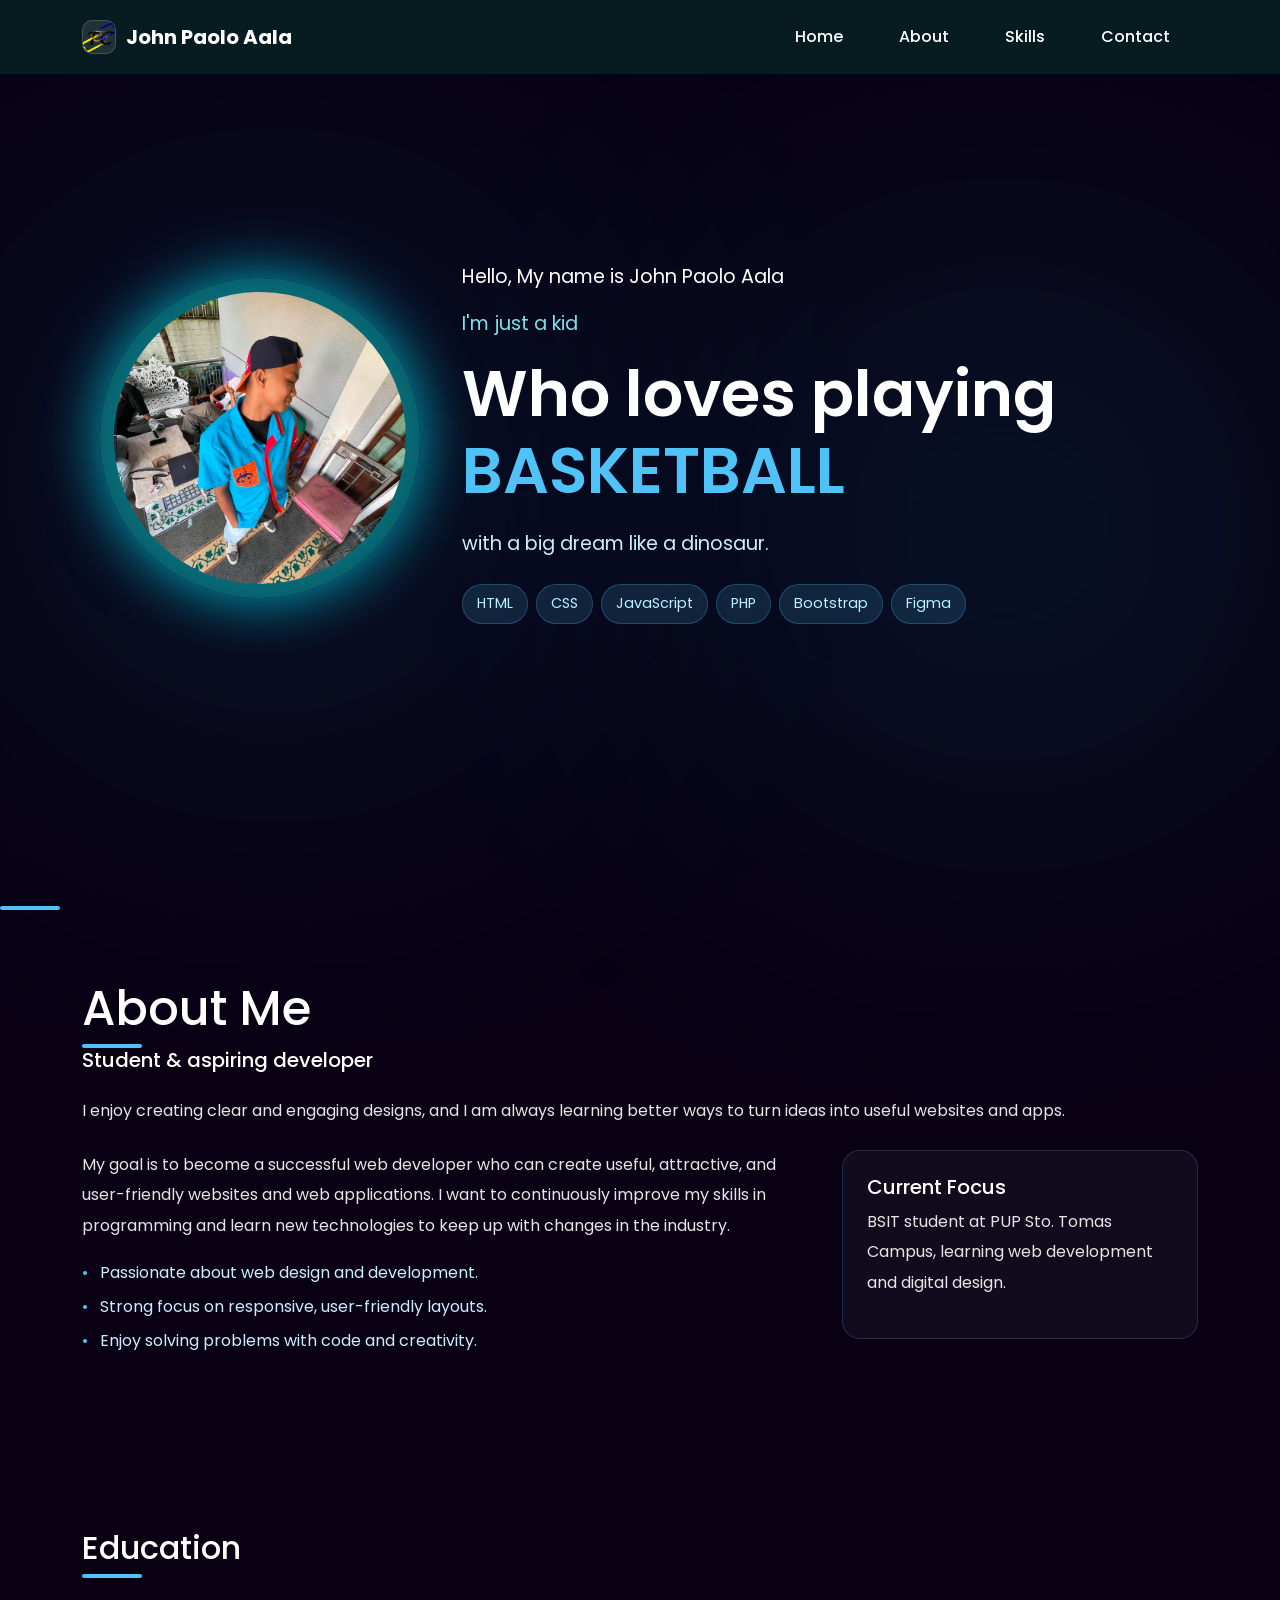
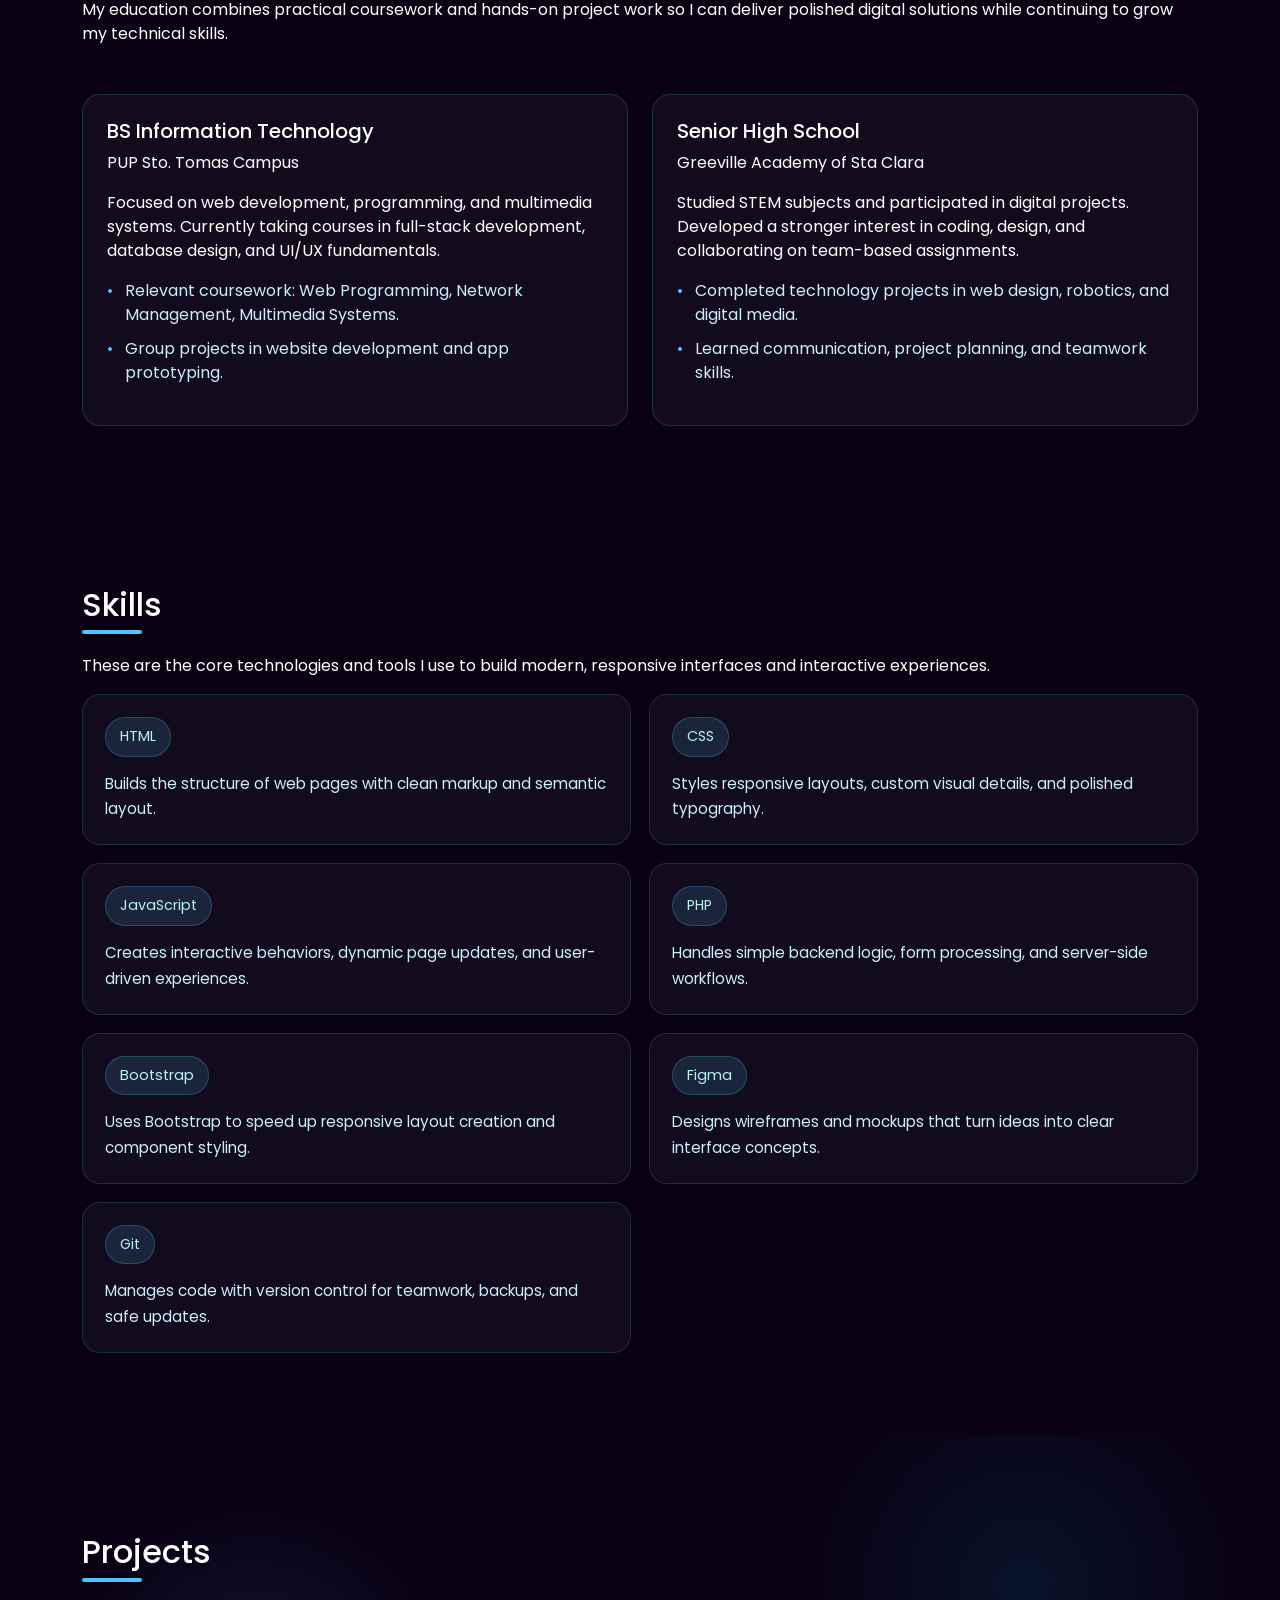
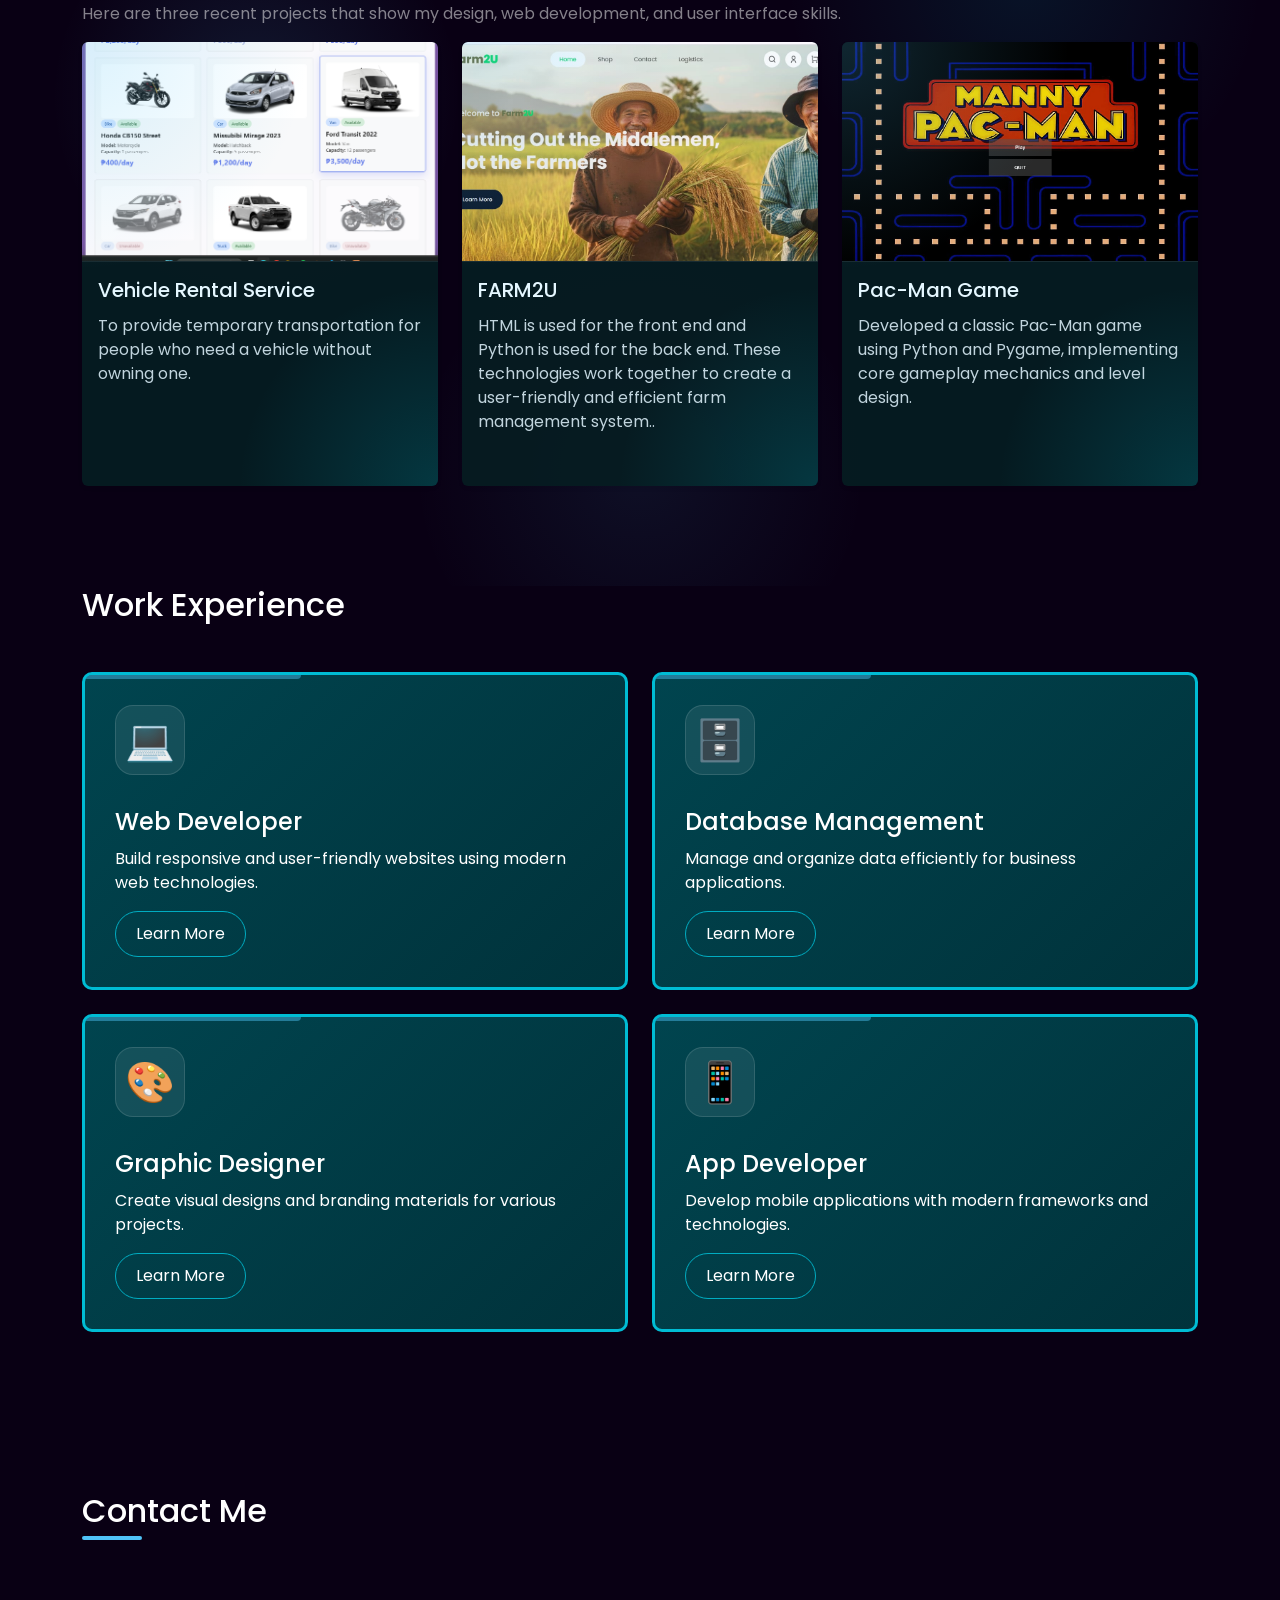
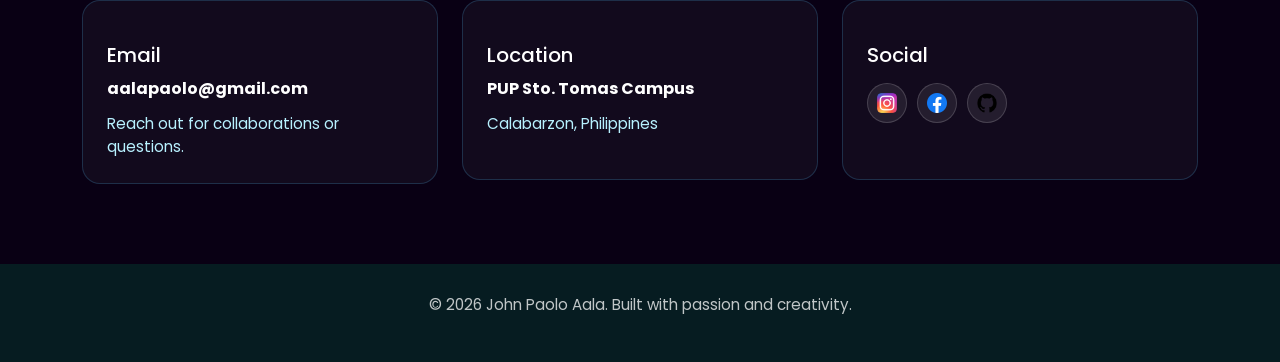
==== index.html @ 16e093a0 "changes" ====
<!DOCTYPE html>
<html lang="en">

<head>
    <meta charset="UTF-8">
    <meta name="viewport" content="width=device-width, initial-scale=1.0">

    <title>Portfolio</title>

    <link href="https://cdn.jsdelivr.net/npm/bootstrap@5.3.3/dist/css/bootstrap.min.css" rel="stylesheet">
    <link href="styles.css" rel="stylesheet">
  </style>
</head>

<body>

    <div class="glow glow-1"></div>
    <div class="glow glow-2"></div>


    <nav class="navbar navbar-expand-lg fixed-top">
        <div class="container">

            <a class="navbar-brand text-white fw-bold d-flex align-items-center" href="#">
                <span class="logo-mark"><img src="LOGO (3).svg" alt="Logo"></span>
                John Paolo Aala
            </a>

            <button class="navbar-toggler bg-light" type="button" data-bs-toggle="collapse" data-bs-target="#menu">
                <span class="navbar-toggler-icon"></span>
            </button>

            <div class="collapse navbar-collapse" id="menu">
                <ul class="navbar-nav ms-auto">
                    <li class="nav-item">
                        <a class="nav-link" href="#home">Home</a>
                    </li>

                    <li class="nav-item">
                        <a class="nav-link" href="#about">About</a>
                    </li>

                    <li class="nav-item">
                        <a class="nav-link" href="#skills">Skills</a>
                    </li>

                    <li class="nav-item">
                        <a class="nav-link" href="#contact">Contact</a>
                    </li>
                </ul>
            </div>

        </div>
    </nav>

    <section id="home" class="hero">
        <div class="container">
            <div class="row align-items-center">

                <div class="col-lg-4 text-center mb-4">
                    <div class="avatar-box mx-auto">
                        <img src="img.jpg" alt="John Paolo Aala">
                    </div>
                </div>

                <div class="col-lg-8">
                    <p>Hello, My name is John Paolo Aala</p>

                    <p class="hero-sub">I'm just a kid</p>

                    <h1>
                        Who loves playing
                        <br>
                        <span>BASKETBALL</span>
                    </h1>

                    <div class="hero-text">
                        <p>with a big dream like a dinosaur.</p>
                    </div>

                    <div class="hero-skills d-flex flex-wrap gap-2 mt-4">
                        <div class="skill-pill">HTML</div>
                        <div class="skill-pill">CSS</div>
                        <div class="skill-pill">JavaScript</div>
                        <div class="skill-pill">PHP</div>
                        <div class="skill-pill">Bootstrap</div>
                        <div class="skill-pill">Figma</div>
                    </div>
                </div>

            </div>
        </div>
    </section>

    <section id="about" class="about">
        <div class="container">

            <h2 class="section-title">About Me</h2>
            <h5 class="mb-4">Student & aspiring developer</h5>
            <p class="mb-4 text-white-100">I enjoy creating clear and engaging designs, and I am always learning better ways to turn ideas into useful websites and apps.</p>

            <div class="row align-items-start">
                <div class="col-lg-8">
                    <p>
                        My goal is to become a successful web developer who can create useful,
                        attractive, and user-friendly websites and web applications. I want to
                        continuously improve my skills in programming and learn new technologies
                        to keep up with changes in the industry.
                    </p>

                    <ul class="about-list">
                        <li>Passionate about web design and development.</li>
                        <li>Strong focus on responsive, user-friendly layouts.</li>
                        <li>Enjoy solving problems with code and creativity.</li>
                    </ul>
                </div>
                <div class="col-lg-4 mt-4 mt-lg-0">
                    <div class="about-card">
                        <h5>Current Focus</h5>
                        <p>BSIT student at PUP Sto. Tomas Campus, learning web development and digital design.</p>
                    </div>
                </div>
            </div>

        </div>
    </section>

    <section class="education">
        <div class="container">

            <h2 class="section-title">Education</h2>
            <p class="mb-4 text-white-100">My education combines practical coursework and hands-on project work so I can deliver polished digital solutions while continuing to grow my technical skills.</p>
            <div class="row g-4 mt-3">
                <div class="col-md-6">
                    <div class="education-card">
                        <h5>BS Information Technology</h5>
                        <span>PUP Sto. Tomas Campus</span>
                        <p class="mt-3">Focused on web development, programming, and multimedia systems. Currently
                            taking courses in full-stack development, database design, and UI/UX fundamentals.</p>
                        <ul class="about-list mt-3">
                            <li>Relevant coursework: Web Programming, Network Management, Multimedia Systems.</li>
                            <li>Group projects in website development and app prototyping.</li>
                        </ul>
                    </div>
                </div>
                <div class="col-md-6">
                    <div class="education-card">
                        <h5>Senior High School</h5>
                        <span>Greeville Academy of Sta Clara</span>
                        <p class="mt-3">Studied STEM subjects and participated in digital projects. Developed a stronger
                            interest in coding, design, and collaborating on team-based assignments.</p>
                        <ul class="about-list mt-3">
                            <li>Completed technology projects in web design, robotics, and digital media.</li>
                            <li>Learned communication, project planning, and teamwork skills.</li>
                        </ul>
                    </div>
                </div>
            </div>

        </div>
    </section>

    <section id="skills" class="skills-section">
        <div class="container">

            <h2 class="section-title">Skills</h2>
            <p class="mb-3 text-white-100">These are the core technologies and tools I use to build modern, responsive interfaces and interactive experiences.</p>
            <div class="skill-list mt-3">
                <div class="skill-card">
                    <div class="skill-pill">HTML</div>
                    <p>Builds the structure of web pages with clean markup and semantic layout.</p>
                </div>
                <div class="skill-card">
                    <div class="skill-pill">CSS</div>
                    <p>Styles responsive layouts, custom visual details, and polished typography.</p>
                </div>
                <div class="skill-card">
                    <div class="skill-pill">JavaScript</div>
                    <p>Creates interactive behaviors, dynamic page updates, and user-driven experiences.</p>
                </div>
                <div class="skill-card">
                    <div class="skill-pill">PHP</div>
                    <p>Handles simple backend logic, form processing, and server-side workflows.</p>
                </div>
                <div class="skill-card">
                    <div class="skill-pill">Bootstrap</div>
                    <p>Uses Bootstrap to speed up responsive layout creation and component styling.</p>
                </div>
                <div class="skill-card">
                    <div class="skill-pill">Figma</div>
                    <p>Designs wireframes and mockups that turn ideas into clear interface concepts.</p>
                </div>
                <div class="skill-card">
                    <div class="skill-pill">Git</div>
                    <p>Manages code with version control for teamwork, backups, and safe updates.</p>
                </div>
            </div>

        </div>
    </section>

    <section id="projects" class="projects-section">
        <div class="container">
            <h2 class="section-title">Projects</h2>
            <p class="mb-3 text-white-50">Here are three recent projects that show my design, web development, and user interface skills.</p>
            <div class="row g-4">
                <div class="col-md-4">
                    <div class="card project-card h-100 shadow-sm border-0">
                        <img src="vr.png" class="card-img-top" alt="Portfolio project image">
                        <div class="card-body">
                            <h5 class="card-title">Vehicle Rental Service</h5>
                            <p class="card-text">To provide temporary transportation for people who need a vehicle without owning one.
</p>
                        </div>
                    </div>
                </div>
                <div class="col-md-4">
                    <div class="card project-card h-100 shadow-sm border-0">
                        <img src="farm.jpg" class="card-img-top" alt="Dashboard project image">
                        <div class="card-body">
                            <h5 class="card-title">FARM2U</h5>
                            <p class="card-text">HTML is used for the front end and Python is used for the back end. These technologies work together to create a user-friendly and efficient farm management system..</p>
                        </div>
                    </div>
                </div>
                <div class="col-md-4">
                    <div class="card project-card h-100 shadow-sm border-0">
                        <img src="pac.jpg" class="card-img-top" alt="App design project image">
                        <div class="card-body">
                            <h5 class="card-title">Pac-Man Game</h5>
                            <p class="card-text">Developed a classic Pac-Man game using Python and Pygame, implementing core gameplay mechanics and level design.</p>
                        </div>
                    </div>
                </div>
            </div>
        </div>
    </section>

    <section class="services">
        <div class="container">

            <h2 class="mb-5">Work Experience</h2>

            <div class="row g-4">

                <div class="col-md-6">
                    <div class="service-card">
                        <div class="service-icon">💻</div>
                        <h4>Web Developer</h4>
                        <p>
                            Build responsive and user-friendly websites using modern web technologies.
                        </p>
                        <button class="btn btn-custom">
                            Learn More
                        </button>
                    </div>
                </div>

                <div class="col-md-6">
                    <div class="service-card">
                        <div class="service-icon">🗄️</div>
                        <h4>Database Management</h4>
                        <p>
                            Manage and organize data efficiently for business applications.
                        </p>
                        <button class="btn btn-custom">
                            Learn More
                        </button>
                    </div>
                </div>

                <div class="col-md-6">
                    <div class="service-card">
                        <div class="service-icon">🎨</div>
                        <h4>Graphic Designer</h4>
                        <p>
                            Create visual designs and branding materials for various projects.
                        </p>
                        <button class="btn btn-custom">
                            Learn More
                        </button>
                    </div>
                </div>

                <div class="col-md-6">
                    <div class="service-card">
                        <div class="service-icon">📱</div>
                        <h4>App Developer</h4>
                        <p>
                            Develop mobile applications with modern frameworks and technologies.
                        </p>
                        <button class="btn btn-custom">
                            Learn More
                        </button>
                    </div>
                </div>

            </div>
        </div>
    </section>

    <section id="contact" class="contact-section">
        <div class="container">

            <h2 class="section-title">Contact Me</h2>
            <div class="row g-4 mt-3">
                <div class="col-md-4">
                    <div class="contact-card">
                        <h5>Email</h5>
                        <strong>aalapaolo@gmail.com</strong>
                        <span>Reach out for collaborations or questions.</span>
                    </div>
                </div>
                <div class="col-md-4">
                    <div class="contact-card">
                        <h5>Location</h5>
                        <strong>PUP Sto. Tomas Campus</strong>
                        <span>Calabarzon, Philippines</span>
                    </div>
                </div>
                <div class="col-md-4">
                    <div class="contact-card">
                        <h5>Social</h5>
                        <div class="contact-list">
                            <a href="#" aria-label="Instagram"><img src="IG.webp" alt="Instagram" width="20"></a>
                            <a href="#" aria-label="Facebook"><img src="FB.png" alt="Facebook" width="20"></a>
                            <a href="#" aria-label="Github"><img src="GIT.png" alt="GitHub" width="20"></a>
                        </div>
                    </div>
                </div>
            </div>

        </div>
    </section>

    <footer class="footer-details">
        <div class="container">
            <p>© 2026 John Paolo Aala. Built with passion and creativity.</p>
        </div>
    </footer>

    <script src="https://cdn.jsdelivr.net/npm/bootstrap@5.3.3/dist/js/bootstrap.bundle.min.js"></script>

</body>

</html>
---- styles.css ----
@import url('https://fonts.googleapis.com/css2?family=Poppins:wght@300;400;500;600;700&display=swap');

* {
    margin: 0;
    padding: 0;
    box-sizing: border-box;
    font-family: 'Poppins', sans-serif;
}

body {
    background: #090014;
    color: white;
}

.navbar {
    background: #061c21;
    padding: 15px 0;
}

.navbar-nav .nav-link {
    color: white;
    margin: 0 20px;
    font-weight: 500;
}

.navbar-nav .nav-link:hover {
    color: #4fc3f7;
}

.logo-mark {
    display: inline-flex;
    align-items: center;
    justify-content: center;
    width: 34px;
    height: 34px;
    margin-right: 10px;
    border-radius: 10px;
    background: rgba(255, 255, 255, 0.1);
    border: 1px solid rgba(255, 255, 255, 0.16);
    font-size: 0.9rem;
    font-weight: 700;
    color: #4fc3f7;
    overflow: hidden;
}

.logo-mark img {
    width: 100%;
    height: 100%;
    object-fit: cover;
}

.section-title {
    margin-bottom: 30px;
    position: relative;
    display: inline-block;
}

.section-title::after {
    content: '';
    position: absolute;
    left: 0;
    bottom: -10px;
    width: 60px;
    height: 4px;
    background: #4fc3f7;
    border-radius: 2px;
}

.education {
    padding: 80px 0;
}

.education-card,
.contact-card {
    background: rgba(255, 255, 255, 0.04);
    border: 1px solid rgba(79, 195, 247, 0.2);
    padding: 24px;
    border-radius: 18px;
    min-height: 180px;
}

.skills-section {
    padding: 80px 0;
}

.projects-section {
    position: relative;
    padding: 100px 0;
    overflow: hidden;
}

.projects-section::before {
    content: '';
    position: absolute;
    inset: 0;
    background: radial-gradient(circle at 20% 35%, rgba(79, 195, 247, 0.12), transparent 18%),
                radial-gradient(circle at 80% 20%, rgba(0, 188, 212, 0.1), transparent 20%),
                radial-gradient(circle at 50% 85%, rgba(79, 195, 247, 0.08), transparent 25%);
    pointer-events: none;
    z-index: 0;
}

.projects-section .container {
    position: relative;
    z-index: 1;
}

.project-card {
    background: rgba(6, 28, 33, 0.95);
    border: 1px solid rgba(79, 195, 247, 0.3);
    box-shadow: 0 0 90px rgba(79, 195, 247, 0.22);
    transition: transform .2s ease, box-shadow .2s ease, border-color .2s ease;
    position: relative;
    overflow: hidden;
    min-height: 420px;
    margin-bottom: 24px;
}

.project-card::before {
    content: '';
    position: absolute;
    inset: 0;
    background: radial-gradient(circle at top left, rgba(79, 195, 247, 0.12), transparent 30%),
                radial-gradient(circle at bottom right, rgba(76, 195, 247, 0.08), transparent 30%);
    pointer-events: none;
    z-index: 0;
}

.project-card:hover {
    transform: translateY(-8px);
    border-color: rgba(79, 195, 247, 0.55);
    box-shadow: 0 0 120px rgba(79, 195, 247, 0.45);
}

.project-card img {
    height: 220px;
    object-fit: cover;
    border-bottom: 1px solid rgba(255, 255, 255, 0.08);
}

.project-card .card-body {
    background: transparent;
    position: relative;
    z-index: 1;
}

.project-card .card-title,
.project-card .card-text {
    color: #e5f7ff;
}

.project-card .card-title {
    margin-bottom: 0.75rem;
}

.project-card .card-text {
    color: rgba(227, 246, 255, 0.85);
}

.skill-list {
    display: grid;
    grid-template-columns: repeat(2, minmax(220px, 1fr));
    gap: 18px;
}

.skill-card {
    background: rgba(255, 255, 255, 0.04);
    border: 1px solid rgba(79, 195, 247, 0.18);
    border-radius: 18px;
    padding: 22px;
    transition: transform .2s ease, border-color .2s ease;
}

.skill-card:hover {
    transform: translateY(-4px);
    border-color: rgba(79, 195, 247, 0.35);
}

    

.project-card::before {
    content: '';
    position: absolute;
    inset: 0;
    background: radial-gradient(circle at top left, rgba(79, 195, 247, 0.2), transparent 40%),
                radial-gradient(circle at bottom right, rgba(0, 188, 212, 0.18), transparent 35%);
    pointer-events: none;
}

.project-card:hover {
    transform: translateY(-6px);
    border-color: rgba(79, 195, 247, 0.55);
    box-shadow: 0 0 120px rgba(79, 195, 247, 0.45);
}

.project-card img {
    height: 220px;
    object-fit: cover;
    border-bottom: 1px solid rgba(255, 255, 255, 0.08);
}

.project-card .card-body {
    background: transparent;
    position: relative;
    z-index: 1;
}

.project-card .card-title,
.project-card .card-text {
    color: #e5f7ff;
}

.project-card .card-title {
    margin-bottom: 0.75rem;
}

.project-card .card-text {
    color: rgba(227, 246, 255, 0.85);
}

.skill-pill {
    display: inline-flex;
    align-items: center;
    justify-content: center;
    padding: 8px 14px;
    border-radius: 999px;
    background: rgba(79, 195, 247, 0.14);
    color: #b8f1ff;
    border: 1px solid rgba(79, 195, 247, 0.25);
    font-size: 0.9rem;
    margin-bottom: 14px;
}

.skill-card p {
    margin: 0;
    color: #cceefc;
    line-height: 1.7;
    font-size: 0.95rem;
}

.contact-section {
    padding: 80px 0;
}

.contact-card h5 {
    margin-top: 18px;
    margin-bottom: 10px;
}

.footer-details {
    padding: 30px 0;
    text-align: center;
    background: #061c21;
    color: rgba(255, 255, 255, 0.75);
    font-size: 0.95rem;
}

.footer-details a {
    color: #4fc3f7;
    text-decoration: none;
}

.about-list {
    margin-top: 20px;
    list-style: none;
    padding-left: 0;
    color: #cceefc;
}

.about-list li {
    margin-bottom: 10px;
    padding-left: 18px;
    position: relative;
}

.about-list li::before {
    content: '•';
    position: absolute;
    left: 0;
    color: #4fc3f7;
}

.about-card {
    background: rgba(255, 255, 255, 0.04);
    border: 1px solid rgba(79, 195, 247, 0.2);
    padding: 24px;
    border-radius: 18px;
}

.contact-card span {
    display: inline-block;
    margin-top: 12px;
    color: #b8f1ff;
    font-size: 0.95rem;
}

.contact-card strong {
    display: block;
    margin-top: 10px;
    color: white;
}

.contact-list {
    display: flex;
    gap: 10px;
    margin-top: 16px;
}

.contact-list a {
    display: inline-flex;
    align-items: center;
    justify-content: center;
    width: 40px;
    height: 40px;
    border-radius: 50%;
    border: 1px solid rgba(255, 255, 255, 0.16);
    color: white;
    background: rgba(255, 255, 255, 0.08);
    text-decoration: none;
}

@media (max-width: 768px) {
    .hero h1 {
        font-size: 3rem;
    }

    .hero p {
        font-size: 1.1rem;
    }
}

.hero {
    min-height: 100vh;
    display: flex;
    align-items: center;
}

.avatar-box {
    width: 320px;
    height: 320px;
    border-radius: 50%;
    background: radial-gradient(circle, #00bcd4, #0a3d42);
    display: flex;
    justify-content: center;
    align-items: center;
    box-shadow: 0 0 60px rgba(0, 188, 212, .9);
    overflow: hidden;
    padding: 14px;
    position: relative;
}

.avatar-box::after {
    content: '';
    position: absolute;
    top: 14px;
    right: 14px;
    width: 24px;
    height: 24px;
    border: 2px solid rgba(255, 255, 255, 0.85);
    border-radius: 50%;
    box-shadow: 0 0 10px rgba(0, 188, 212, 0.4);
}

.avatar-label {
    position: absolute;
    bottom: 16px;
    left: 50%;
    transform: translateX(-50%);
    background: rgba(255, 255, 255, 0.12);
    color: #e5f7ff;
    padding: 6px 12px;
    border-radius: 999px;
    font-size: 0.85rem;
    letter-spacing: 0.5px;
    border: 1px solid rgba(255, 255, 255, 0.18);
}

.avatar-box img {
    width: 100%;
    height: 100%;
    object-fit: cover;
    border-radius: 50%;
}

.hero p {
    font-size: 1.2rem;
    line-height: 1.6;
}

.hero-sub {
    font-size: 16px;
    color: #80deea;
}

.hero h1 {
    font-size: 4rem;
    font-weight: 600;
}

.hero h1 span {
    color: #4fc3f7;
}

.hero-text {
    max-width: 500px;
    margin-top: 20px;
    color: #cceefc;
    font-size: 1rem;
    line-height: 1.8;
}

.hero-skills {
    display: flex;
    flex-wrap: wrap;
    gap: 10px;
    margin-top: 18px;
}

.about {
    padding: 80px 0;
}

.about h2 {
    font-size: 3rem;
    margin-bottom: 10px;
    position: relative;
    display: inline-block;
}

.about h2::after,
.services h2::after {
    content: '';
    position: absolute;
    left: 0;
    bottom: -10px;
    width: 60px;
    height: 4px;
    background: #4fc3f7;
    border-radius: 2px;
}

.about p {
    line-height: 1.9;
    color: #e5e5e5;
}

.services {
    padding-bottom: 80px;
}

.service-card {
    background: linear-gradient(135deg,
            rgba(0, 72, 82, .95),
            rgba(0, 53, 61, .95));
    border: 3px solid #00bcd4;
    border-radius: 10px;
    padding: 30px;
    height: 100%;
    transition: .3s;
    position: relative;
    overflow: hidden;
}

.service-card::before {
    content: '';
    position: absolute;
    top: 0;
    left: 0;
    width: 40%;
    height: 4px;
    background: rgba(79, 195, 247, 0.45);
    border-radius: 0 0 8px 0;
}

.service-card:hover {
    transform: translateY(-5px);
    box-shadow: 0 5px 20px rgba(0, 188, 212, 0.15);
}

.service-icon {
    font-size: 40px;
    display: inline-flex;
    align-items: center;
    justify-content: center;
    width: 70px;
    height: 70px;
    border-radius: 18px;
    background: rgba(255, 255, 255, 0.08);
    border: 1px solid rgba(255, 255, 255, 0.12);
    margin-bottom: 18px;
}

.service-card h4 {
    margin-top: 15px;
    margin-bottom: 10px;
}

.btn-custom {
    border: 1px solid #00acc1;
    color: white;
    padding: 10px 20px;
    border-radius: 999px;
}

.btn-custom:hover {
    background: #0097a7;
    color: white;
}

.glow {
    position: absolute;
    width: 350px;
    height: 350px;
    background: #00bcd4;
    filter: blur(180px);
    opacity: .25;
    z-index: -1;
}

.glow-1 {
    top: 300px;
    left: 100px;
}

.glow-2 {
    bottom: 200px;
    right: 100px;
}
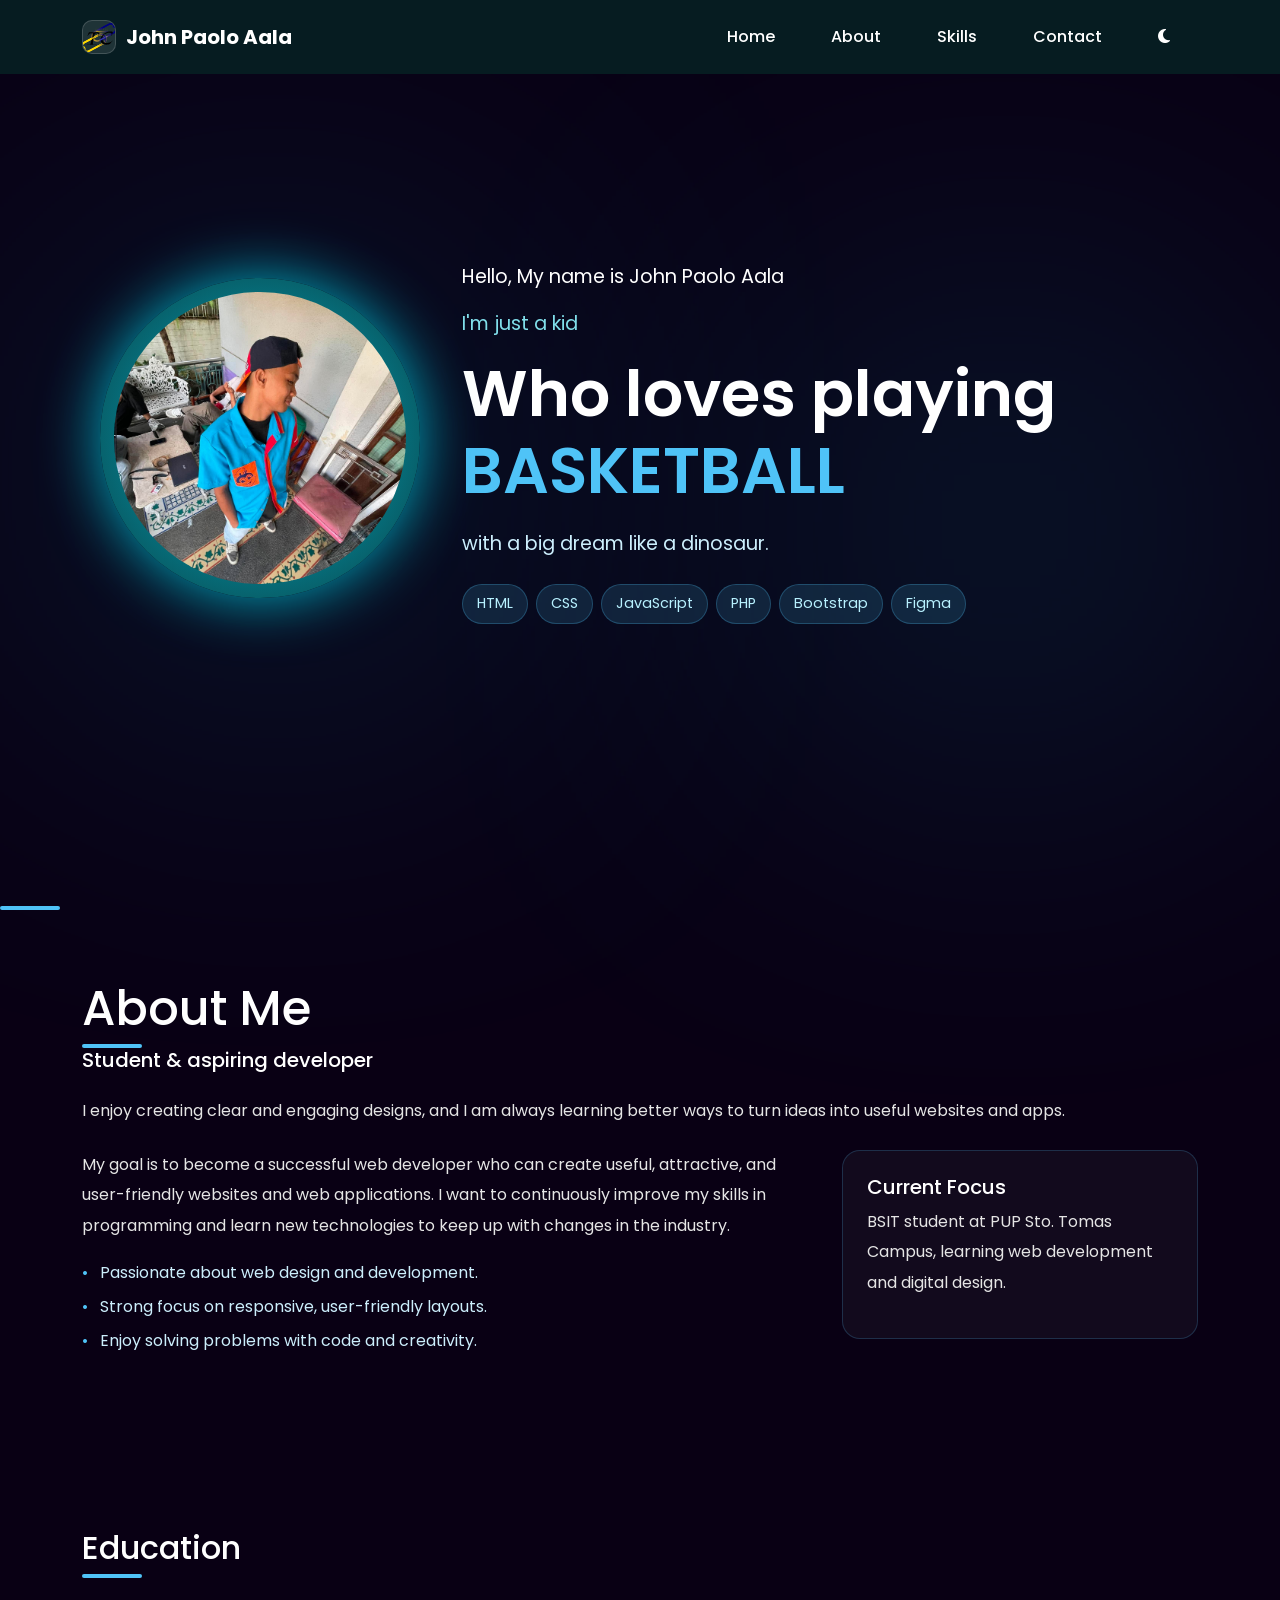
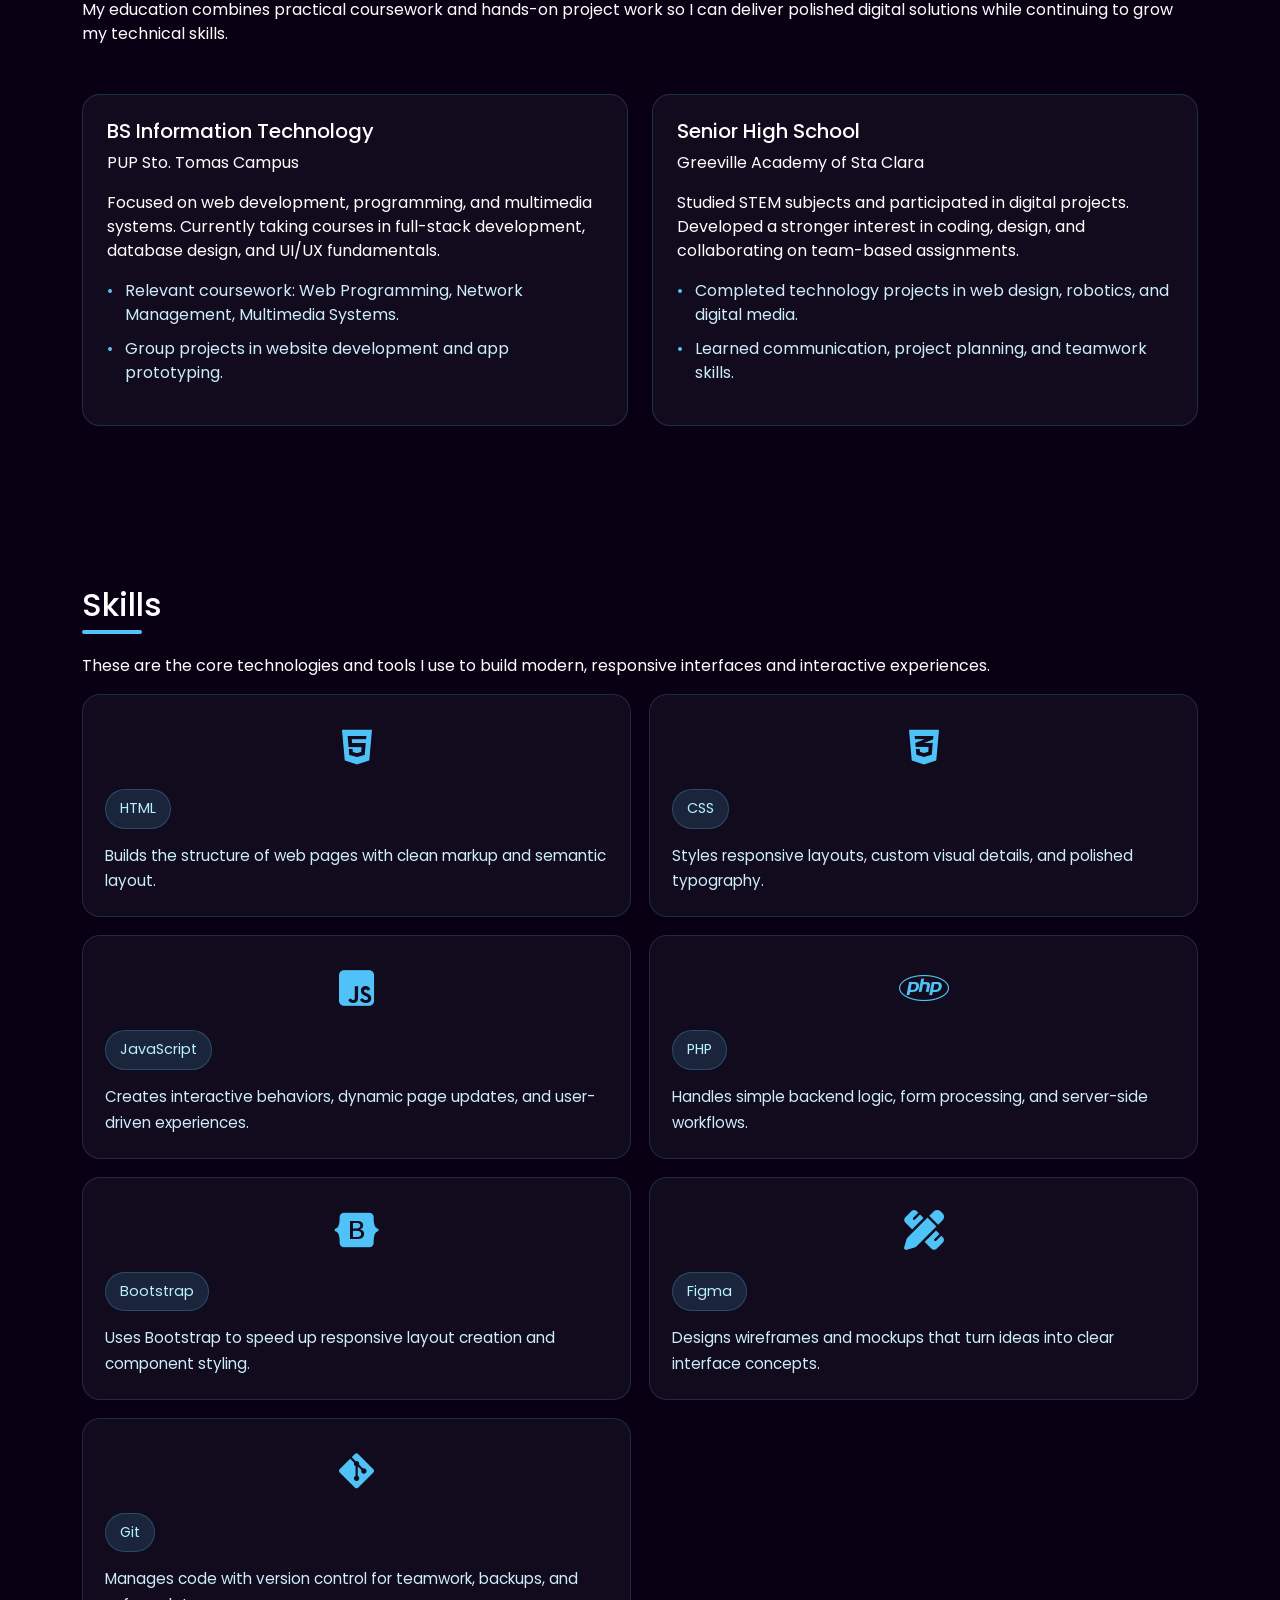
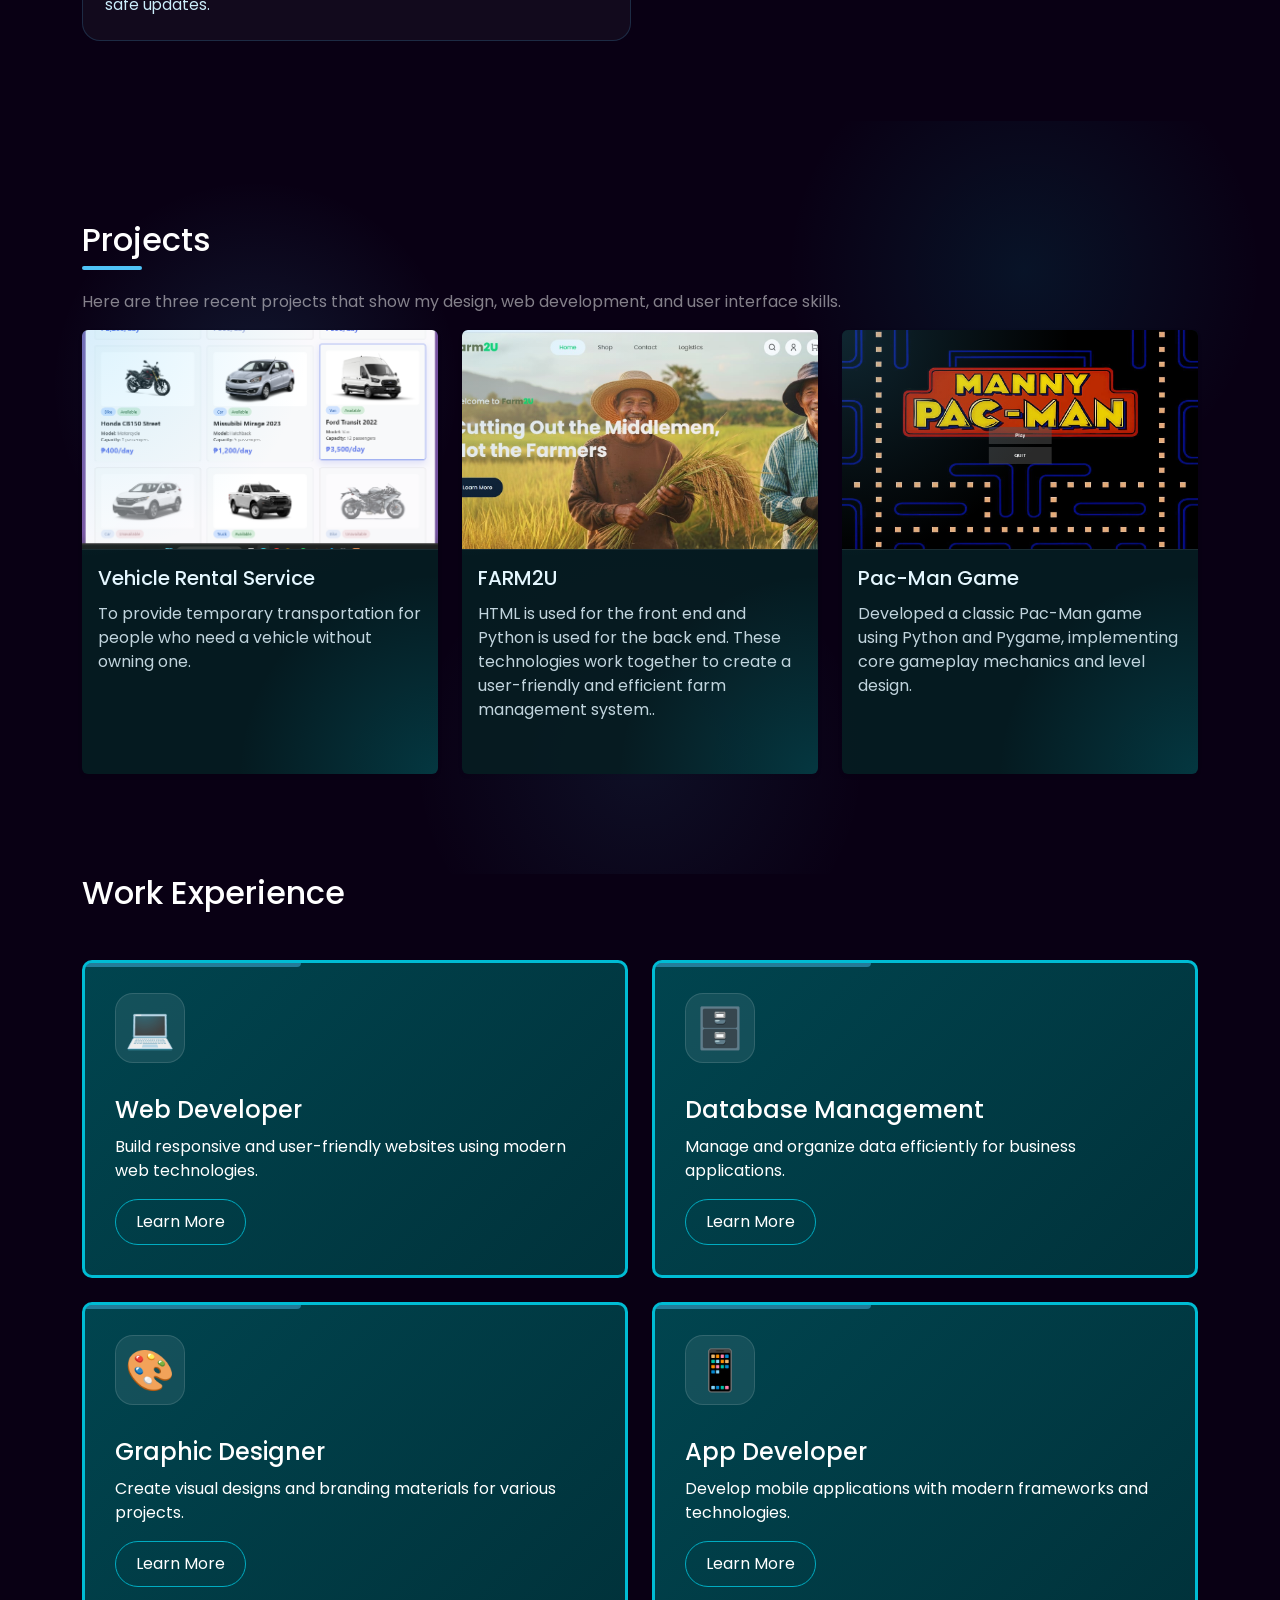
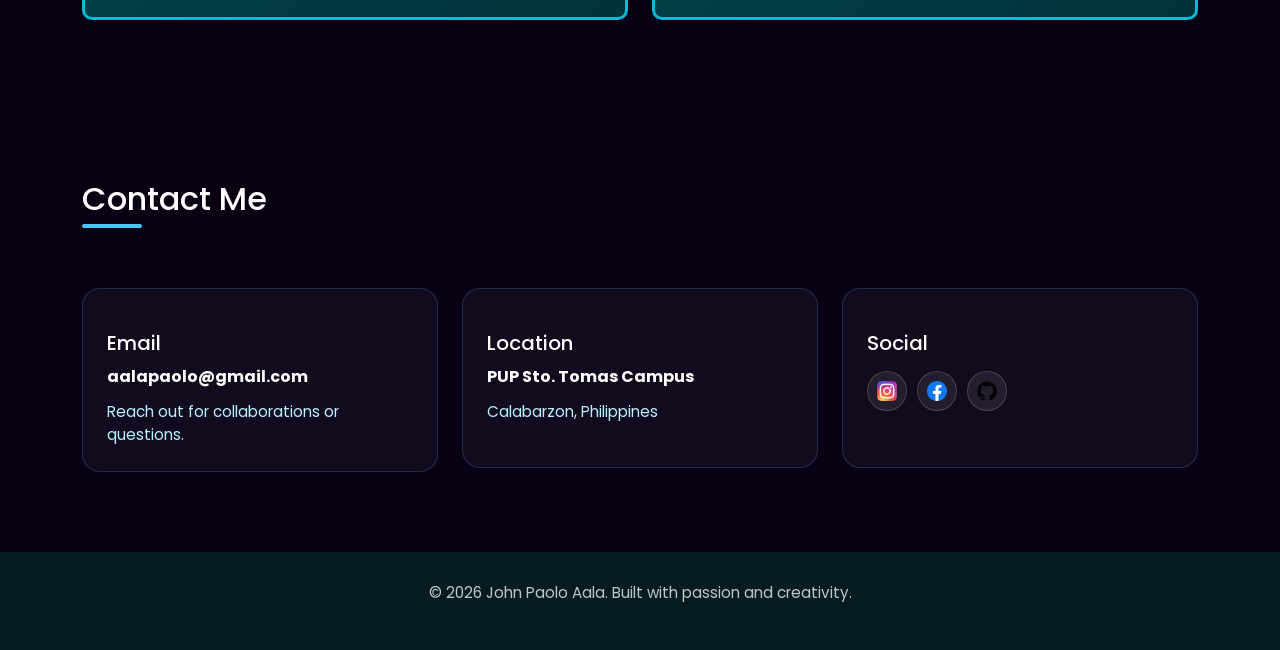
==== commit 2a8add59: "icons" ====
--- a/index.html
+++ b/index.html
@@ -8,6 +8,7 @@
     <title>Portfolio</title>
 
     <link href="https://cdn.jsdelivr.net/npm/bootstrap@5.3.3/dist/css/bootstrap.min.css" rel="stylesheet">
+    <link href="https://cdnjs.cloudflare.com/ajax/libs/font-awesome/6.4.0/css/all.min.css" rel="stylesheet">
     <link href="styles.css" rel="stylesheet">
   </style>
 </head>
@@ -46,6 +47,12 @@
 
                     <li class="nav-item">
                         <a class="nav-link" href="#contact">Contact</a>
+                    </li>
+
+                    <li class="nav-item">
+                        <button id="themeToggle" class="btn btn-link nav-link" title="Toggle light/dark mode">
+                            <i class="fas fa-moon"></i>
+                        </button>
                     </li>
                 </ul>
             </div>
@@ -167,30 +174,37 @@
             <p class="mb-3 text-white-100">These are the core technologies and tools I use to build modern, responsive interfaces and interactive experiences.</p>
             <div class="skill-list mt-3">
                 <div class="skill-card">
+                    <div class="skill-icon"><i class="fab fa-html5"></i></div>
                     <div class="skill-pill">HTML</div>
                     <p>Builds the structure of web pages with clean markup and semantic layout.</p>
                 </div>
                 <div class="skill-card">
+                    <div class="skill-icon"><i class="fab fa-css3-alt"></i></div>
                     <div class="skill-pill">CSS</div>
                     <p>Styles responsive layouts, custom visual details, and polished typography.</p>
                 </div>
                 <div class="skill-card">
+                    <div class="skill-icon"><i class="fab fa-js-square"></i></div>
                     <div class="skill-pill">JavaScript</div>
                     <p>Creates interactive behaviors, dynamic page updates, and user-driven experiences.</p>
                 </div>
                 <div class="skill-card">
+                    <div class="skill-icon"><i class="fab fa-php"></i></div>
                     <div class="skill-pill">PHP</div>
                     <p>Handles simple backend logic, form processing, and server-side workflows.</p>
                 </div>
                 <div class="skill-card">
+                    <div class="skill-icon"><i class="fab fa-bootstrap"></i></div>
                     <div class="skill-pill">Bootstrap</div>
                     <p>Uses Bootstrap to speed up responsive layout creation and component styling.</p>
                 </div>
                 <div class="skill-card">
+                    <div class="skill-icon"><i class="fas fa-pencil-ruler"></i></div>
                     <div class="skill-pill">Figma</div>
                     <p>Designs wireframes and mockups that turn ideas into clear interface concepts.</p>
                 </div>
                 <div class="skill-card">
+                    <div class="skill-icon"><i class="fab fa-git-alt"></i></div>
                     <div class="skill-pill">Git</div>
                     <p>Manages code with version control for teamwork, backups, and safe updates.</p>
                 </div>
@@ -340,6 +354,35 @@
     </footer>
 
     <script src="https://cdn.jsdelivr.net/npm/bootstrap@5.3.3/dist/js/bootstrap.bundle.min.js"></script>
+    <script>
+        // Theme Toggle
+        const themeToggle = document.getElementById('themeToggle');
+        const htmlElement = document.documentElement;
+        
+        // Check saved theme preference or default to dark
+        const savedTheme = localStorage.getItem('theme') || 'dark';
+        htmlElement.setAttribute('data-theme', savedTheme);
+        updateThemeIcon(savedTheme);
+        
+        themeToggle.addEventListener('click', () => {
+            const currentTheme = htmlElement.getAttribute('data-theme');
+            const newTheme = currentTheme === 'dark' ? 'light' : 'dark';
+            htmlElement.setAttribute('data-theme', newTheme);
+            localStorage.setItem('theme', newTheme);
+            updateThemeIcon(newTheme);
+        });
+        
+        function updateThemeIcon(theme) {
+            const icon = themeToggle.querySelector('i');
+            if (theme === 'light') {
+                icon.classList.remove('fa-moon');
+                icon.classList.add('fa-sun');
+            } else {
+                icon.classList.remove('fa-sun');
+                icon.classList.add('fa-moon');
+            }
+        }
+    </script>
 
 </body>
 
--- a/styles.css
+++ b/styles.css
@@ -176,7 +176,7 @@
     border-color: rgba(79, 195, 247, 0.35);
 }
 
-    
+
 
 .project-card::before {
     content: '';
@@ -526,3 +526,142 @@
     bottom: 200px;
     right: 100px;
 }
+
+/* Skill Icon Styling */
+.skill-icon {
+    font-size: 2.5rem;
+    color: #4fc3f7;
+    margin-bottom: 12px;
+    display: flex;
+    justify-content: center;
+    align-items: center;
+    height: 60px;
+    transition: transform 0.3s ease, color 0.3s ease;
+}
+
+.skill-card:hover .skill-icon {
+    transform: scale(1.15) rotate(5deg);
+    color: #00bcd4;
+}
+
+/* Light Mode Theme */
+[data-theme="light"] {
+    --bg-primary: #f5f5f5;
+    --bg-secondary: #ffffff;
+    --text-primary: #1a1a1a;
+    --text-secondary: #4a4a4a;
+    --border-color: rgba(0, 188, 212, 0.15);
+    --accent-color: #00acc1;
+    --accent-light: #4fc3f7;
+}
+
+[data-theme="light"] body {
+    background: var(--bg-primary);
+    color: var(--text-primary);
+}
+
+[data-theme="light"] .navbar {
+    background: #ffffff;
+    box-shadow: 0 2px 8px rgba(0, 0, 0, 0.1);
+}
+
+[data-theme="light"] .navbar-nav .nav-link {
+    color: var(--text-primary);
+}
+
+[data-theme="light"] .navbar-nav .nav-link:hover {
+    color: var(--accent-color);
+}
+
+[data-theme="light"] .section-title::after {
+    background: var(--accent-color);
+}
+
+[data-theme="light"] .education-card,
+[data-theme="light"] .contact-card,
+[data-theme="light"] .about-card {
+    background: var(--bg-secondary);
+    border: 1px solid var(--border-color);
+    color: var(--text-primary);
+}
+
+[data-theme="light"] .skill-card {
+    background: var(--bg-secondary);
+    border: 1px solid var(--border-color);
+}
+
+[data-theme="light"] .skill-pill {
+    background: rgba(0, 172, 193, 0.08);
+    color: var(--accent-color);
+    border: 1px solid var(--border-color);
+}
+
+[data-theme="light"] .skill-card p,
+[data-theme="light"] .hero-text,
+[data-theme="light"] .about p {
+    color: var(--text-secondary);
+}
+
+[data-theme="light"] .skill-icon {
+    color: var(--accent-color);
+}
+
+[data-theme="light"] .project-card {
+    background: var(--bg-secondary);
+    border: 1px solid var(--border-color);
+    box-shadow: 0 0 30px rgba(0, 172, 193, 0.1);
+}
+
+[data-theme="light"] .project-card:hover {
+    border-color: var(--accent-color);
+    box-shadow: 0 0 50px rgba(0, 172, 193, 0.2);
+}
+
+[data-theme="light"] .project-card .card-title,
+[data-theme="light"] .project-card .card-text {
+    color: var(--text-primary);
+}
+
+[data-theme="light"] .service-card {
+    background: var(--bg-secondary);
+    border: 2px solid var(--accent-color);
+    color: var(--text-primary);
+}
+
+[data-theme="light"] .footer-details {
+    background: #f5f5f5;
+    color: var(--text-secondary);
+}
+
+[data-theme="light"] .footer-details a {
+    color: var(--accent-color);
+}
+
+[data-theme="light"] .contact-card strong,
+[data-theme="light"] .contact-card span {
+    color: var(--text-primary);
+}
+
+[data-theme="light"] .hero h1 span {
+    color: var(--accent-color);
+}
+
+[data-theme="light"] .about h2::after,
+[data-theme="light"] .services h2::after {
+    background: var(--accent-color);
+}
+
+[data-theme="light"] #themeToggle {
+    color: var(--text-primary);
+}
+
+[data-theme="light"] #themeToggle:hover {
+    color: var(--accent-color);
+}
+
+/* Service icon light mode */
+[data-theme="light"] .service-icon {
+    background: rgba(0, 172, 193, 0.08);
+    border: 1px solid var(--border-color);
+    color: var(--accent-color);
+}
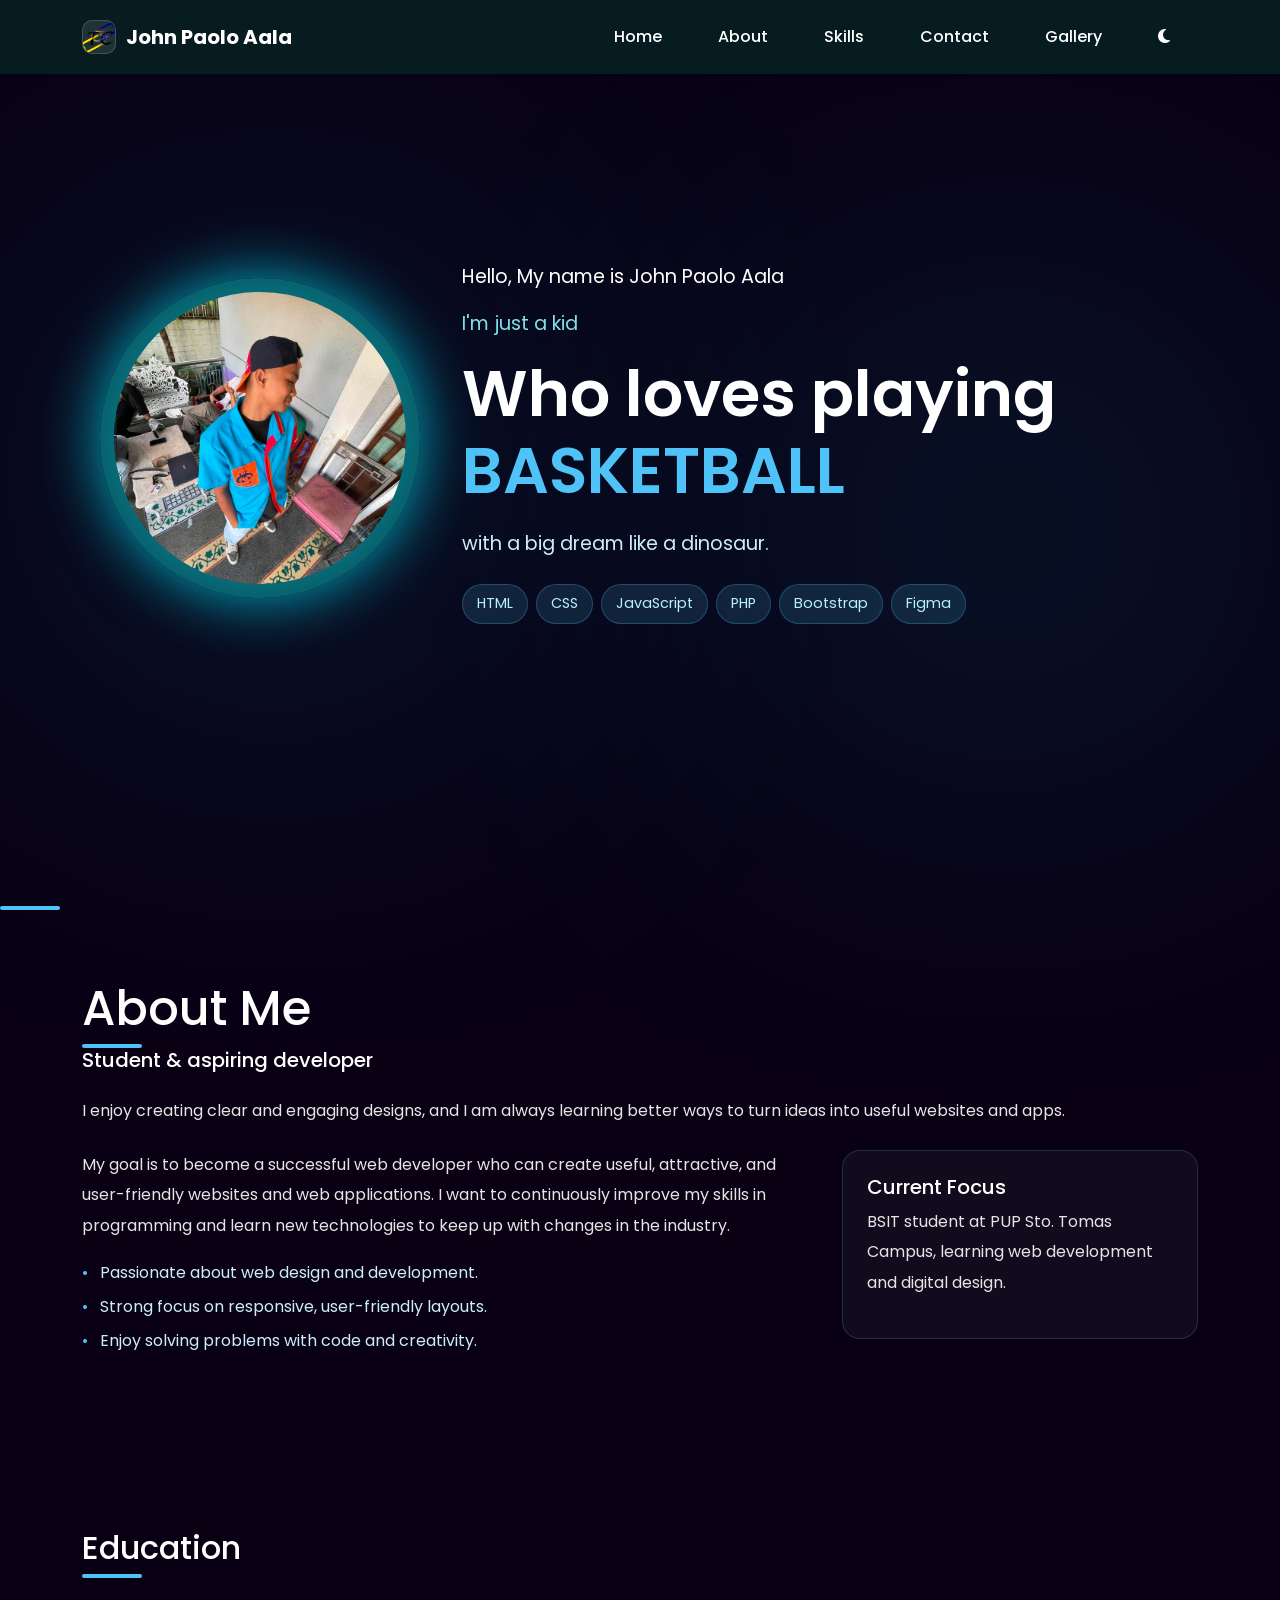
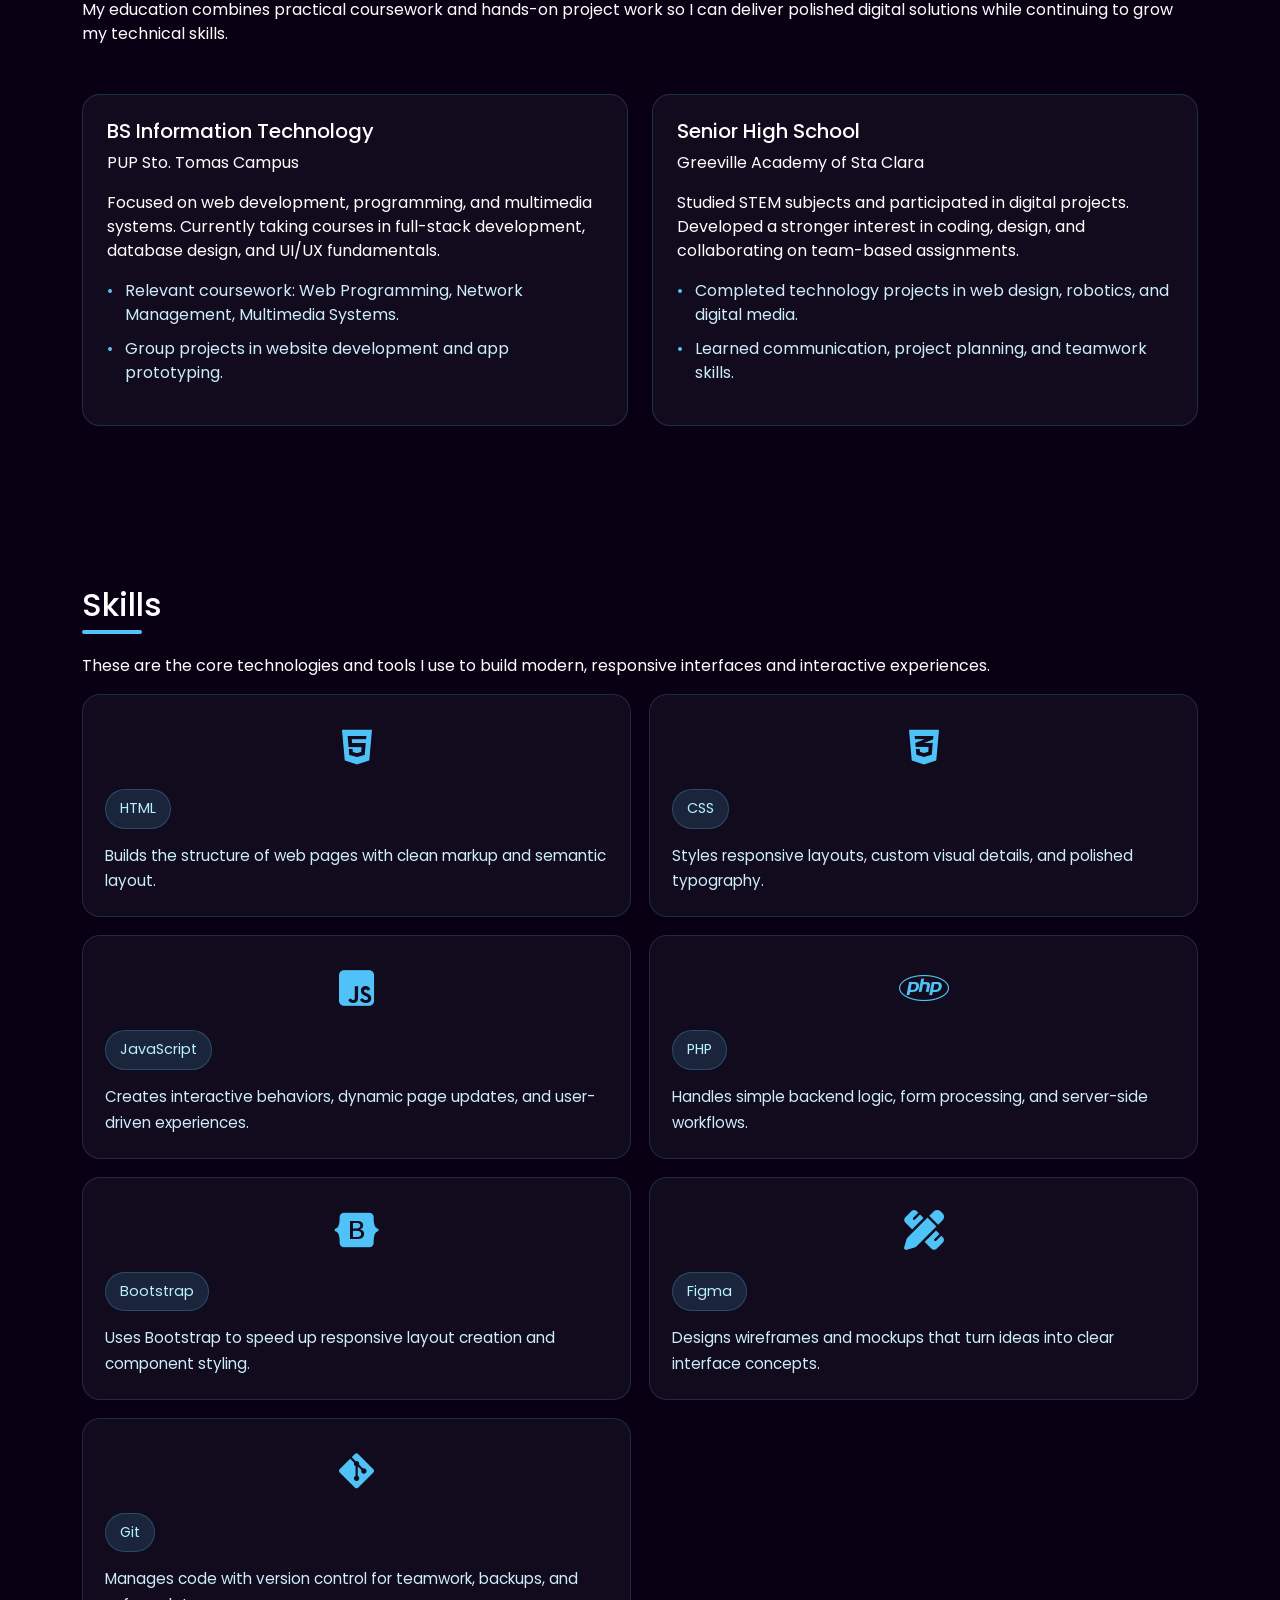
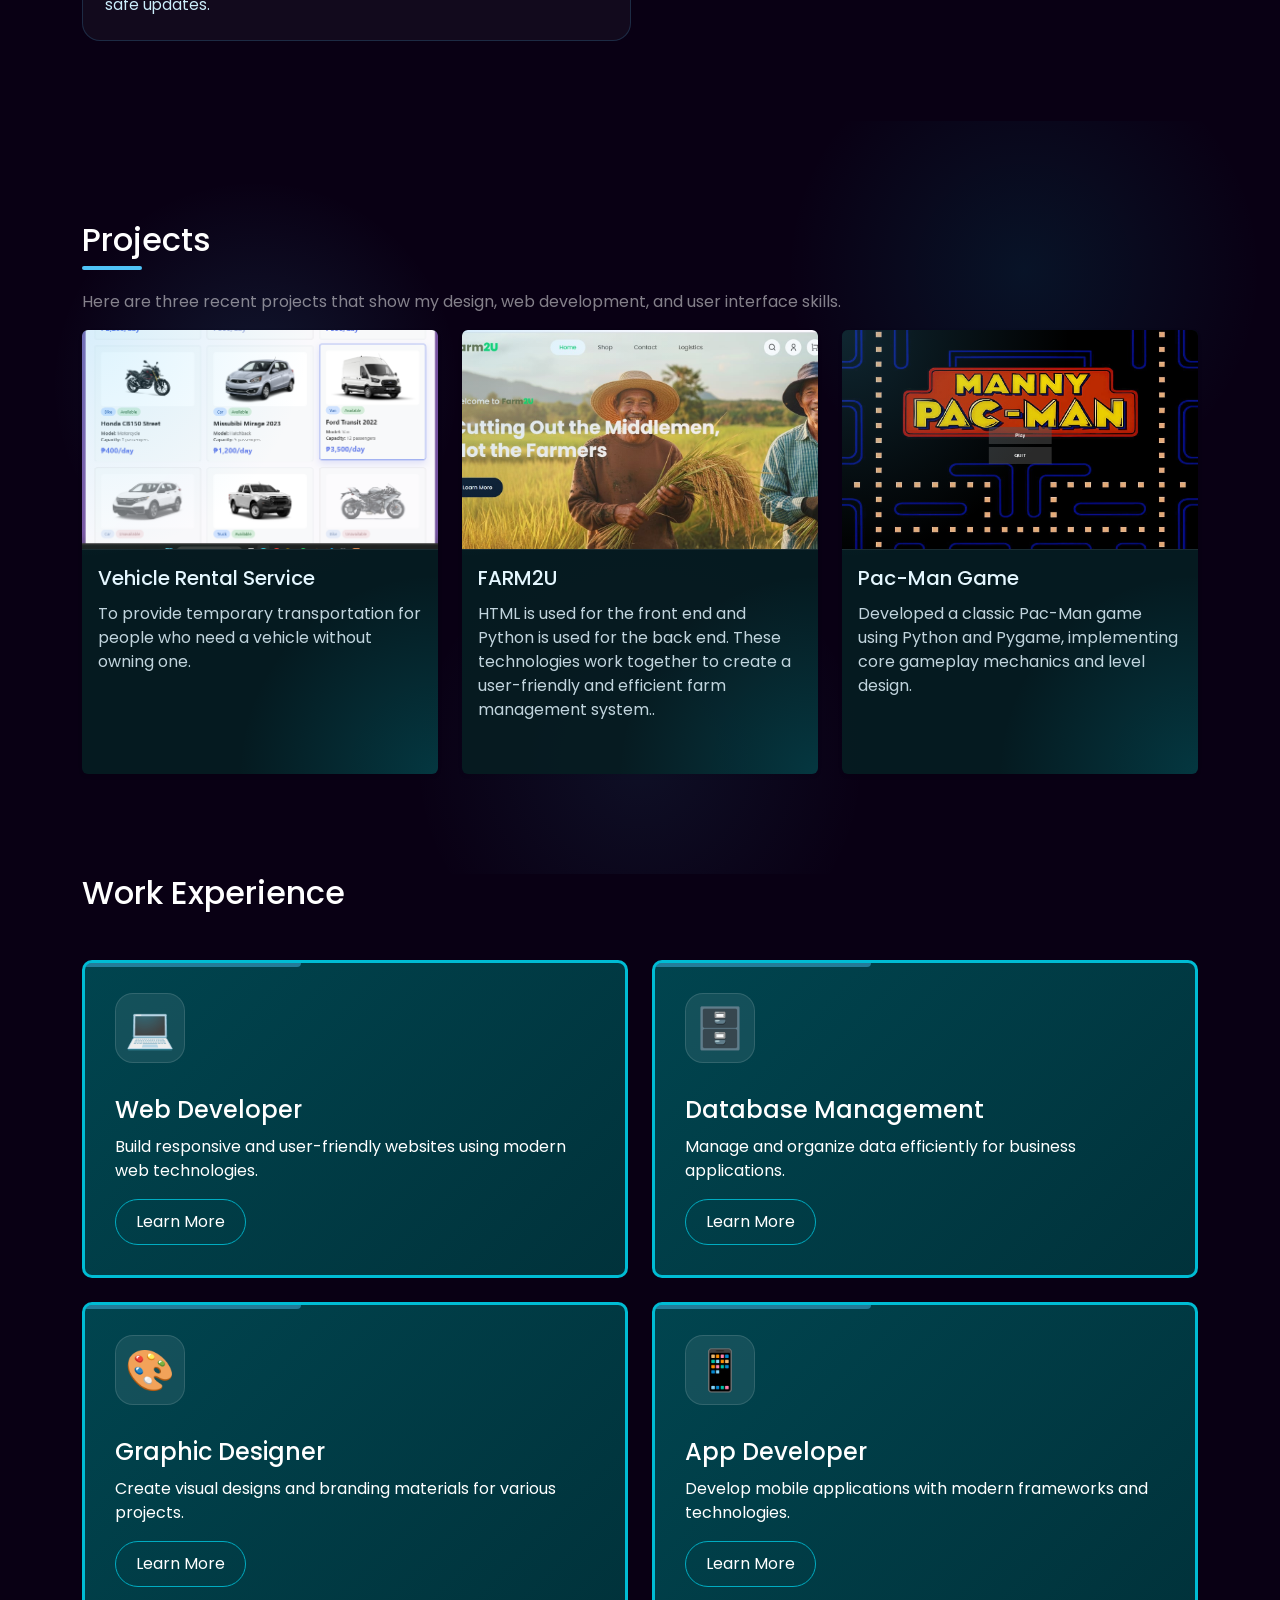
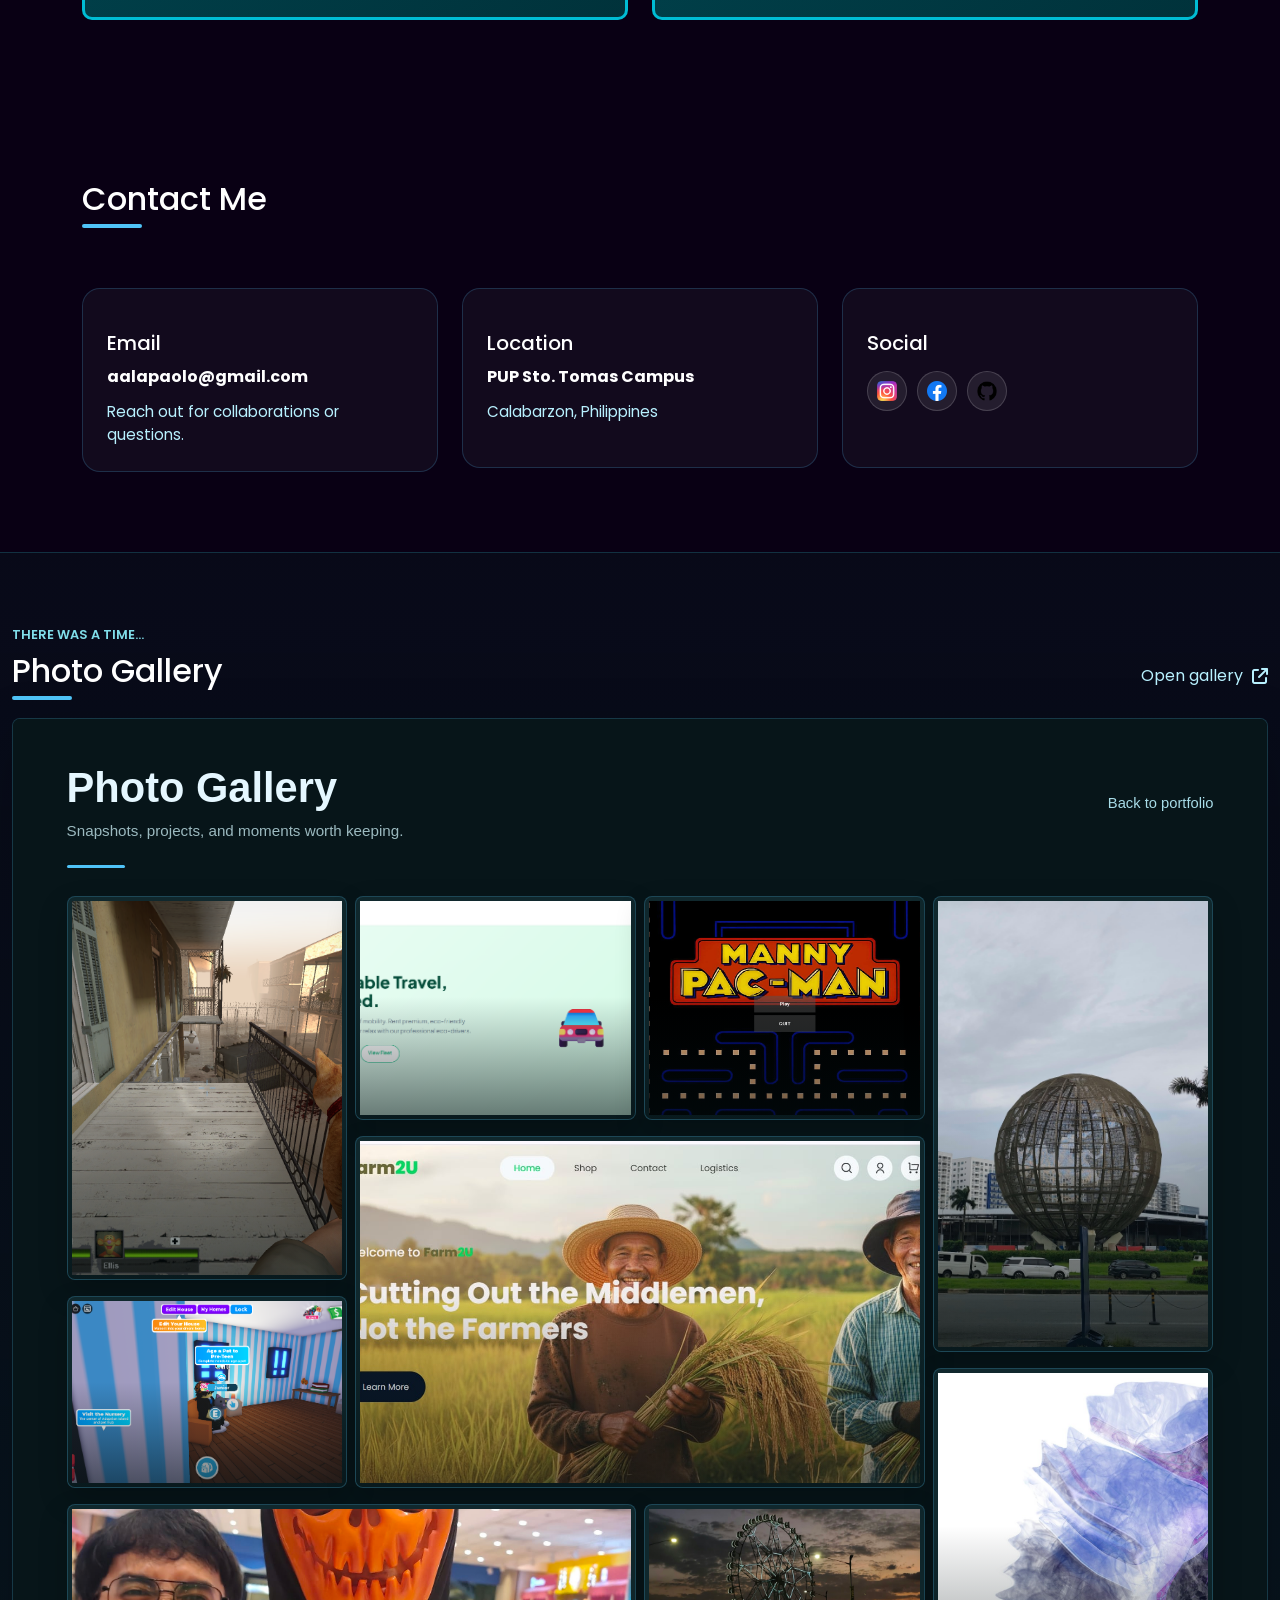
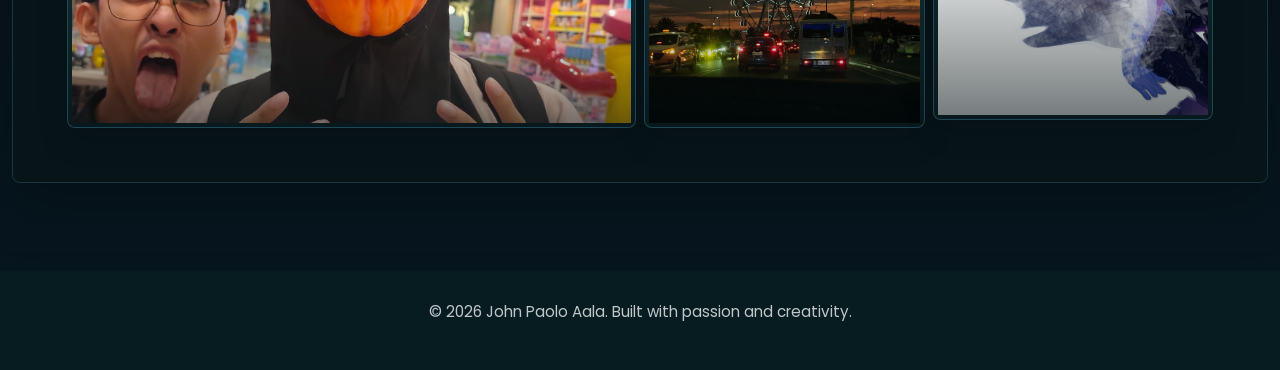
==== commit 79e89432: "add existing porject files" ====
--- a/index.html
+++ b/index.html
@@ -47,6 +47,10 @@
 
                     <li class="nav-item">
                         <a class="nav-link" href="#contact">Contact</a>
+                    </li>
+
+                    <li class="nav-item">
+                        <a class="nav-link" href="#gallery">Gallery</a>
                     </li>
 
                     <li class="nav-item">
@@ -347,6 +351,21 @@
         </div>
     </section>
 
+    <section id="gallery" class="gallery-section">
+        <div class="container-fluid">
+            <div class="gallery-heading">
+                <div>
+                    <p class="gallery-kicker">There was a time...</p>
+                    <h2 class="section-title">Photo Gallery</h2>
+                </div>
+                <a class="gallery-open-link" href="grid.html" target="_blank" rel="noopener">
+                    Open gallery <i class="fas fa-arrow-up-right-from-square" aria-hidden="true"></i>
+                </a>
+            </div>
+            <iframe id="galleryFrame" class="gallery-frame" src="grid.html" title="Photo gallery"></iframe>
+        </div>
+    </section>
+
     <footer class="footer-details">
         <div class="container">
             <p>© 2026 John Paolo Aala. Built with passion and creativity.</p>
@@ -355,11 +374,8 @@
 
     <script src="https://cdn.jsdelivr.net/npm/bootstrap@5.3.3/dist/js/bootstrap.bundle.min.js"></script>
     <script>
-        // Theme Toggle
         const themeToggle = document.getElementById('themeToggle');
         const htmlElement = document.documentElement;
-        
-        // Check saved theme preference or default to dark
         const savedTheme = localStorage.getItem('theme') || 'dark';
         htmlElement.setAttribute('data-theme', savedTheme);
         updateThemeIcon(savedTheme);
@@ -370,6 +386,7 @@
             htmlElement.setAttribute('data-theme', newTheme);
             localStorage.setItem('theme', newTheme);
             updateThemeIcon(newTheme);
+            syncGalleryTheme();
         });
         
         function updateThemeIcon(theme) {
@@ -382,6 +399,27 @@
                 icon.classList.add('fa-moon');
             }
         }
+
+        const galleryFrame = document.getElementById('galleryFrame');
+        function syncGalleryTheme() {
+            galleryFrame.contentWindow.postMessage({
+                type: 'gallery-theme',
+                theme: htmlElement.getAttribute('data-theme')
+            }, '*');
+        }
+
+        galleryFrame.addEventListener('load', syncGalleryTheme);
+        if (galleryFrame.contentDocument.readyState === 'complete') {
+            syncGalleryTheme();
+        }
+
+        window.addEventListener('message', (event) => {
+            if (event.source !== galleryFrame.contentWindow || !event.data || event.data.type !== 'gallery-height') {
+                return;
+            }
+
+            galleryFrame.style.height = `${event.data.height}px`;
+        });
     </script>
 
 </body>
--- a/styles.css
+++ b/styles.css
@@ -242,6 +242,56 @@
     padding: 80px 0;
 }
 
+.gallery-section {
+    padding: 72px 0 88px;
+    background: linear-gradient(180deg, rgba(6, 28, 33, 0.34), rgba(6, 28, 33, 0.78));
+    border-top: 1px solid rgba(79, 195, 247, 0.16);
+}
+
+.gallery-heading {
+    display: flex;
+    align-items: end;
+    justify-content: space-between;
+    gap: 24px;
+    margin-bottom: 20px;
+}
+
+.gallery-kicker {
+    margin: 0 0 8px;
+    color: #80deea;
+    font-size: 0.8rem;
+    font-weight: 600;
+    text-transform: uppercase;
+}
+
+.gallery-heading .section-title {
+    margin-bottom: 8px;
+}
+
+.gallery-open-link {
+    display: inline-flex;
+    align-items: center;
+    gap: 9px;
+    padding: 10px 0;
+    color: #b8f1ff;
+    text-decoration: none;
+    white-space: nowrap;
+}
+
+.gallery-open-link:hover {
+    color: #ffffff;
+}
+
+.gallery-frame {
+    display: block;
+    width: 100%;
+    min-height: 720px;
+    border: 1px solid rgba(79, 195, 247, 0.2);
+    border-radius: 8px;
+    background: #071519;
+    box-shadow: 0 20px 60px rgba(0, 0, 0, 0.24);
+}
+
 .contact-card h5 {
     margin-top: 18px;
     margin-bottom: 10px;
@@ -602,6 +652,14 @@
     color: var(--text-secondary);
 }
 
+[data-theme="light"] .about-list {
+    color: var(--text-secondary);
+}
+
+[data-theme="light"] .about-list li::before {
+    color: var(--accent-color);
+}
+
 [data-theme="light"] .skill-icon {
     color: var(--accent-color);
 }
@@ -628,9 +686,50 @@
     color: var(--text-primary);
 }
 
+[data-theme="light"] .btn-custom {
+    border-color: var(--accent-color);
+    color: var(--accent-color);
+}
+
+[data-theme="light"] .btn-custom:hover {
+    background: var(--accent-color);
+    color: #ffffff;
+}
+
 [data-theme="light"] .footer-details {
     background: #f5f5f5;
     color: var(--text-secondary);
+}
+
+[data-theme="light"] .gallery-section {
+    background: linear-gradient(180deg, #edf6f6, #f5f5f5);
+    border-top-color: var(--border-color);
+}
+
+[data-theme="light"] .gallery-kicker,
+[data-theme="light"] .gallery-open-link {
+    color: var(--accent-color);
+}
+
+[data-theme="light"] .gallery-frame {
+    border-color: var(--border-color);
+    box-shadow: 0 20px 60px rgba(0, 60, 70, 0.1);
+}
+
+@media (max-width: 575.98px) {
+    .gallery-section {
+        padding: 56px 0 64px;
+    }
+
+    .gallery-heading {
+        align-items: flex-start;
+        flex-direction: column;
+        gap: 4px;
+    }
+
+    .gallery-frame {
+        min-height: 1100px;
+    }
 }
 
 [data-theme="light"] .footer-details a {
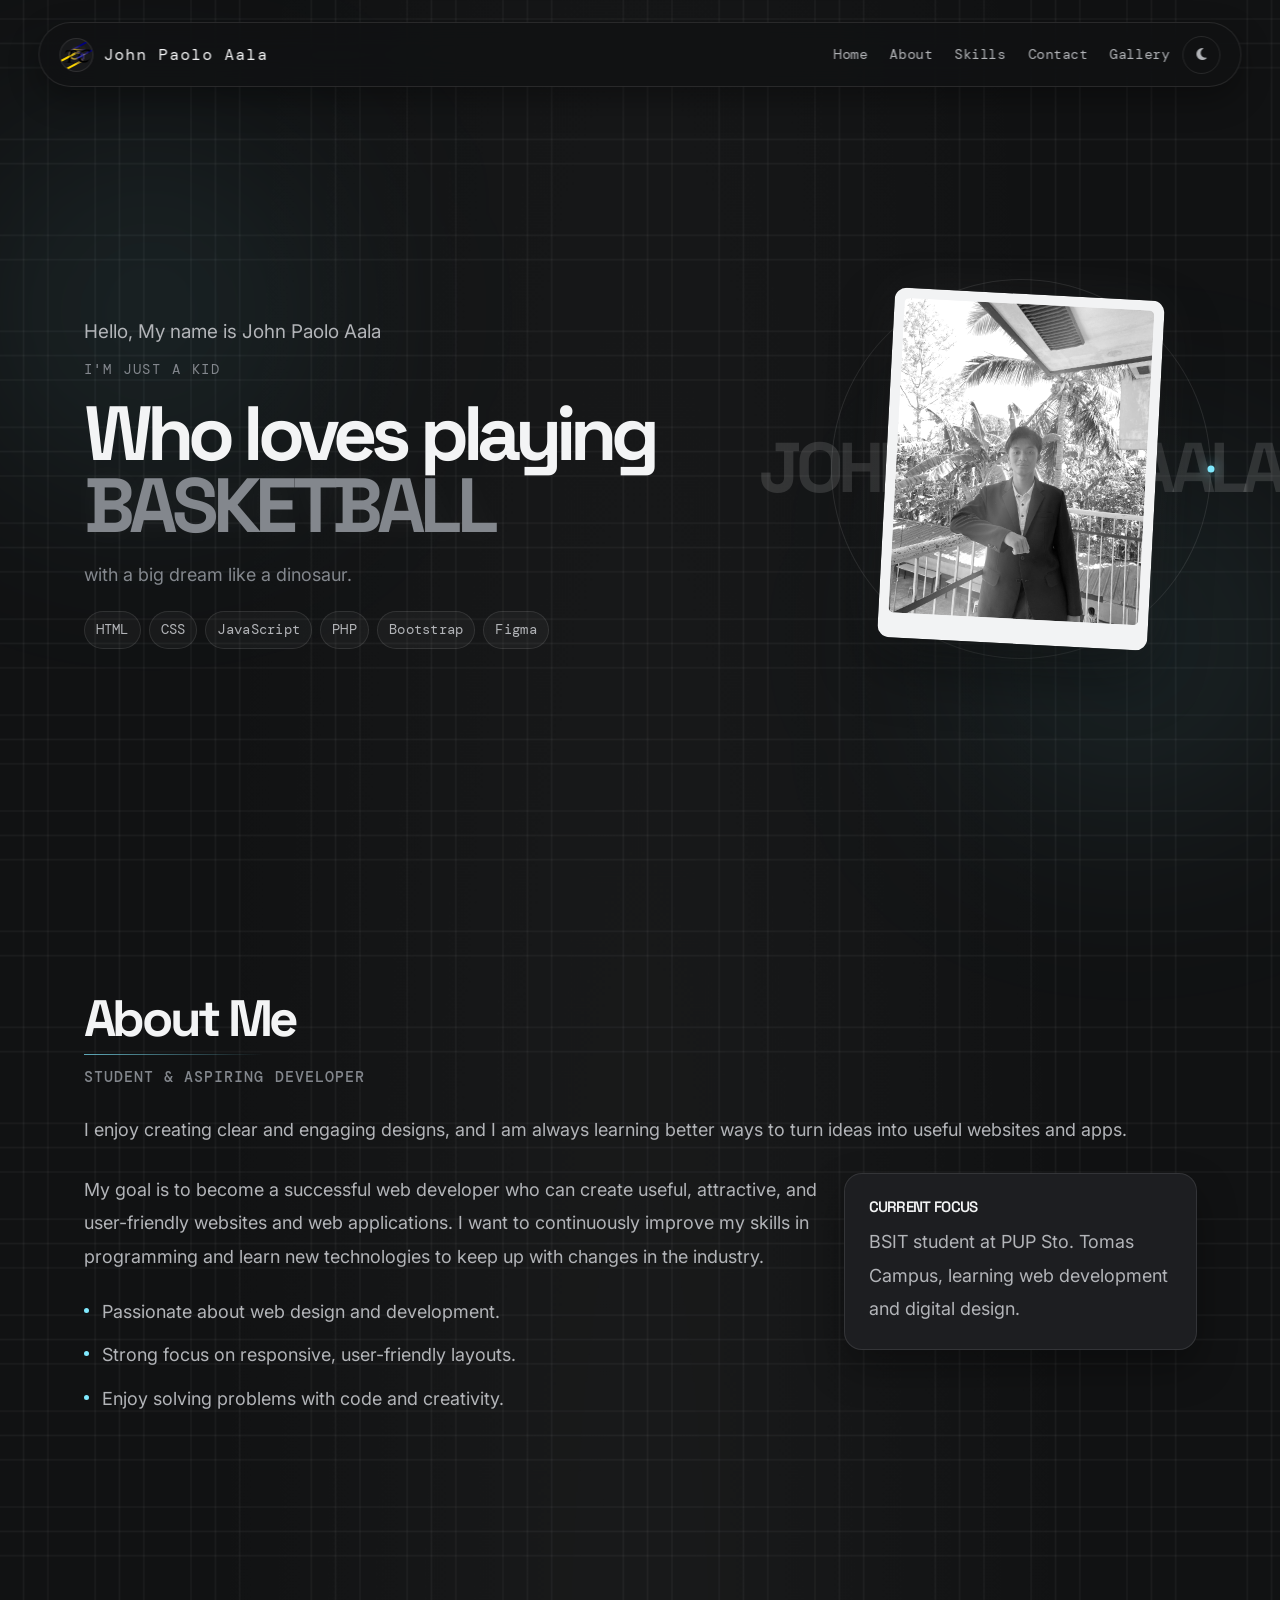
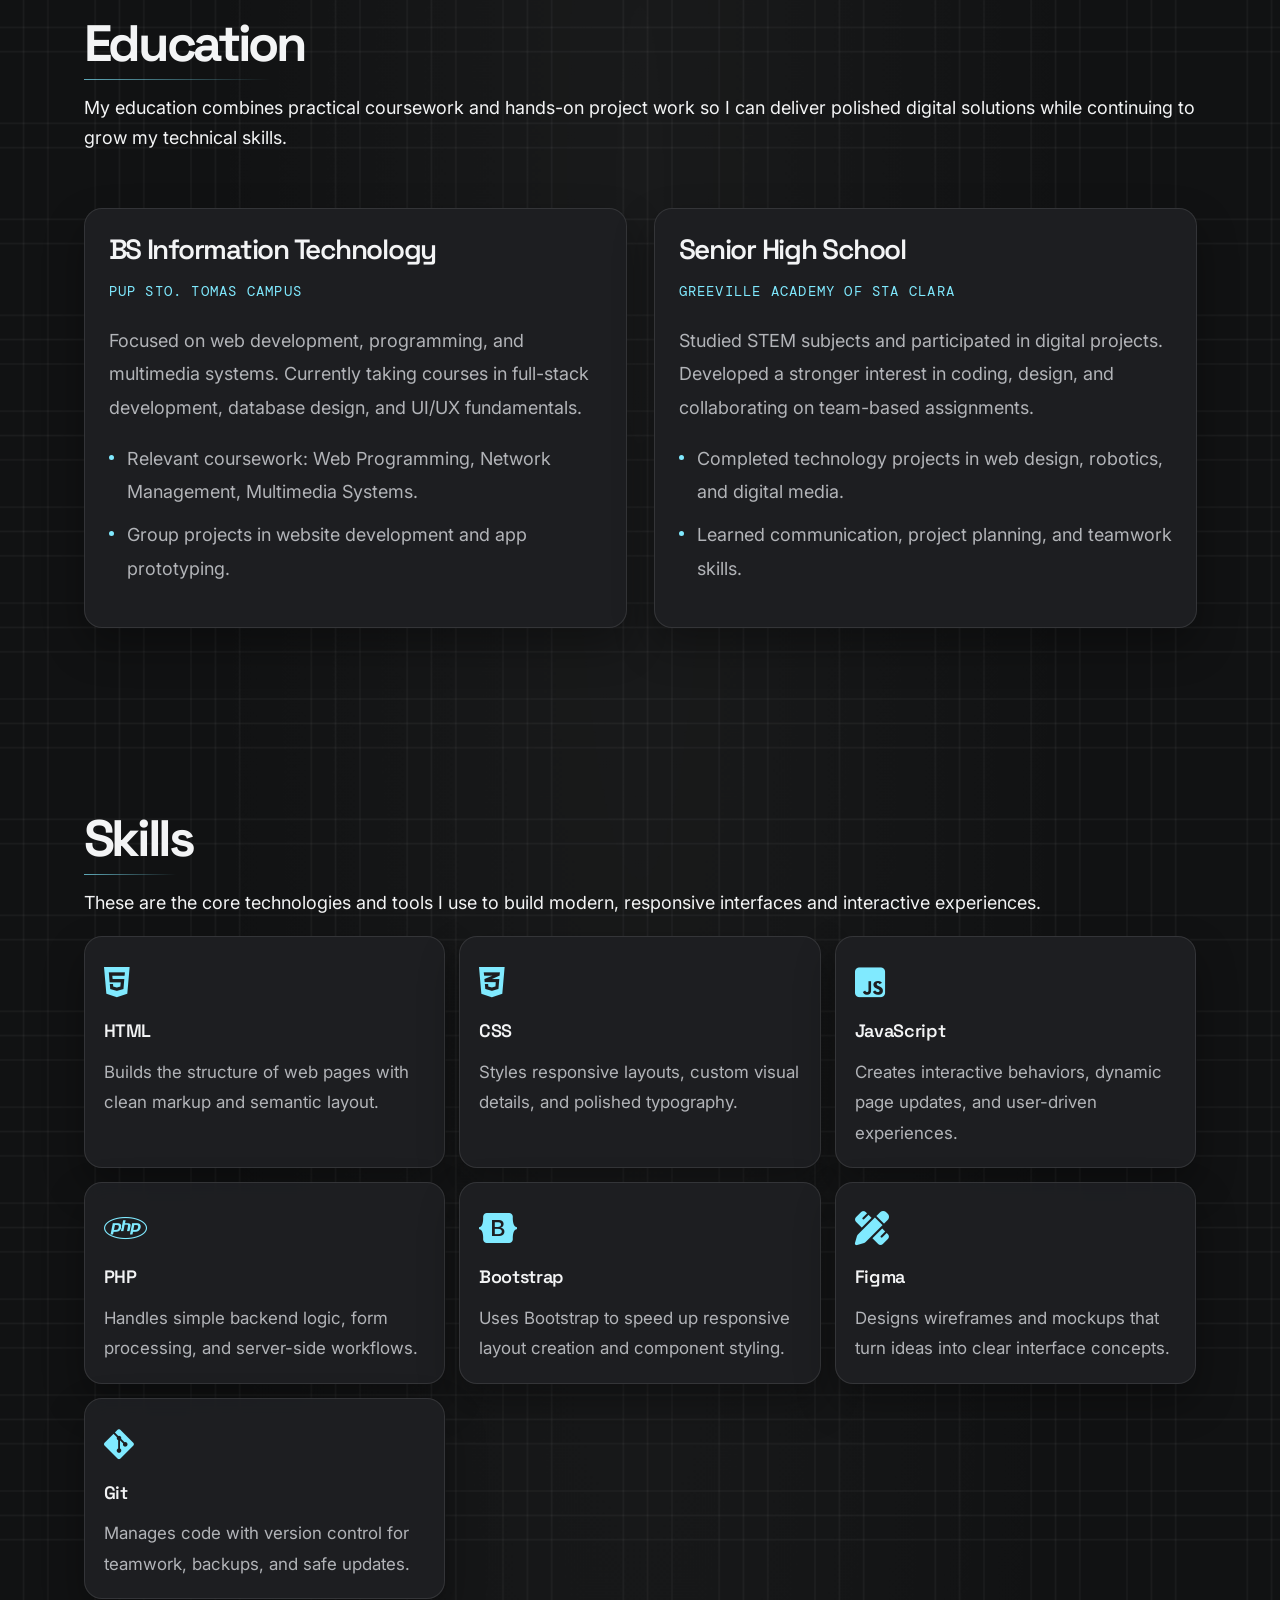
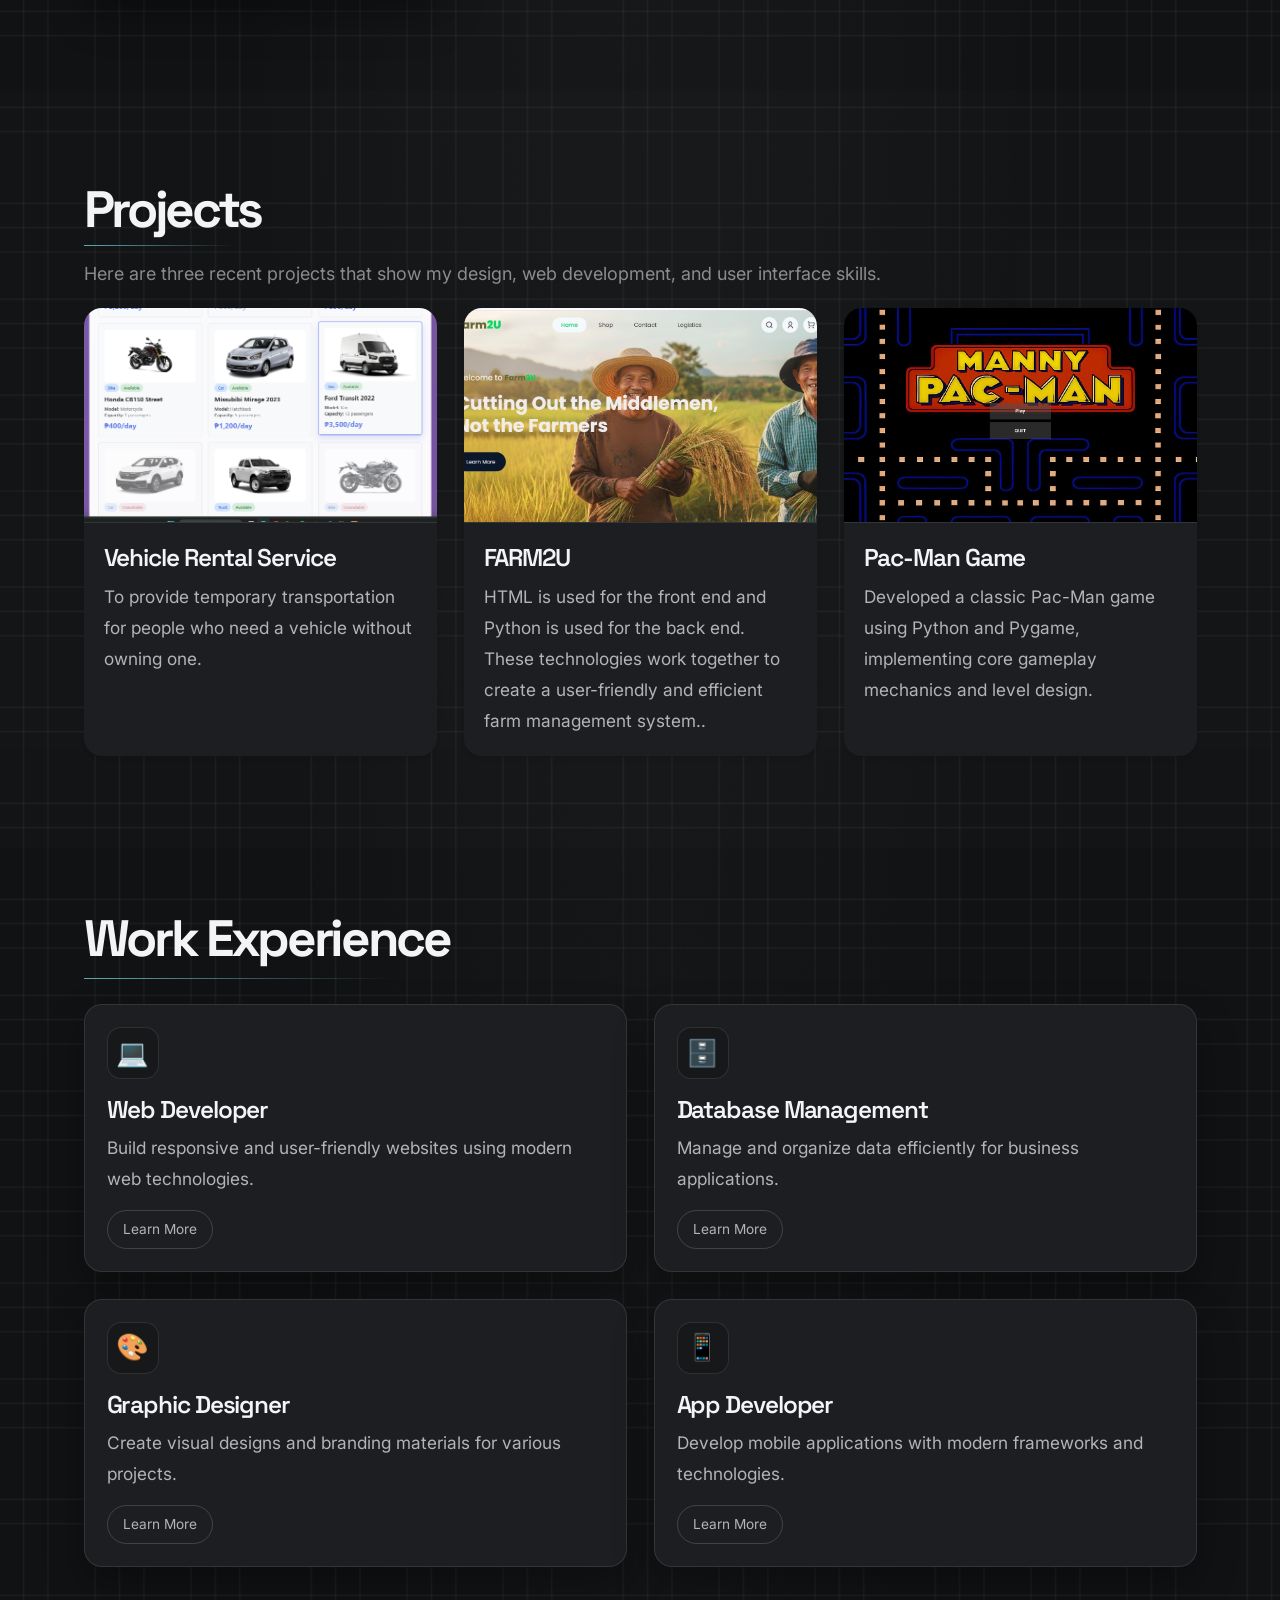
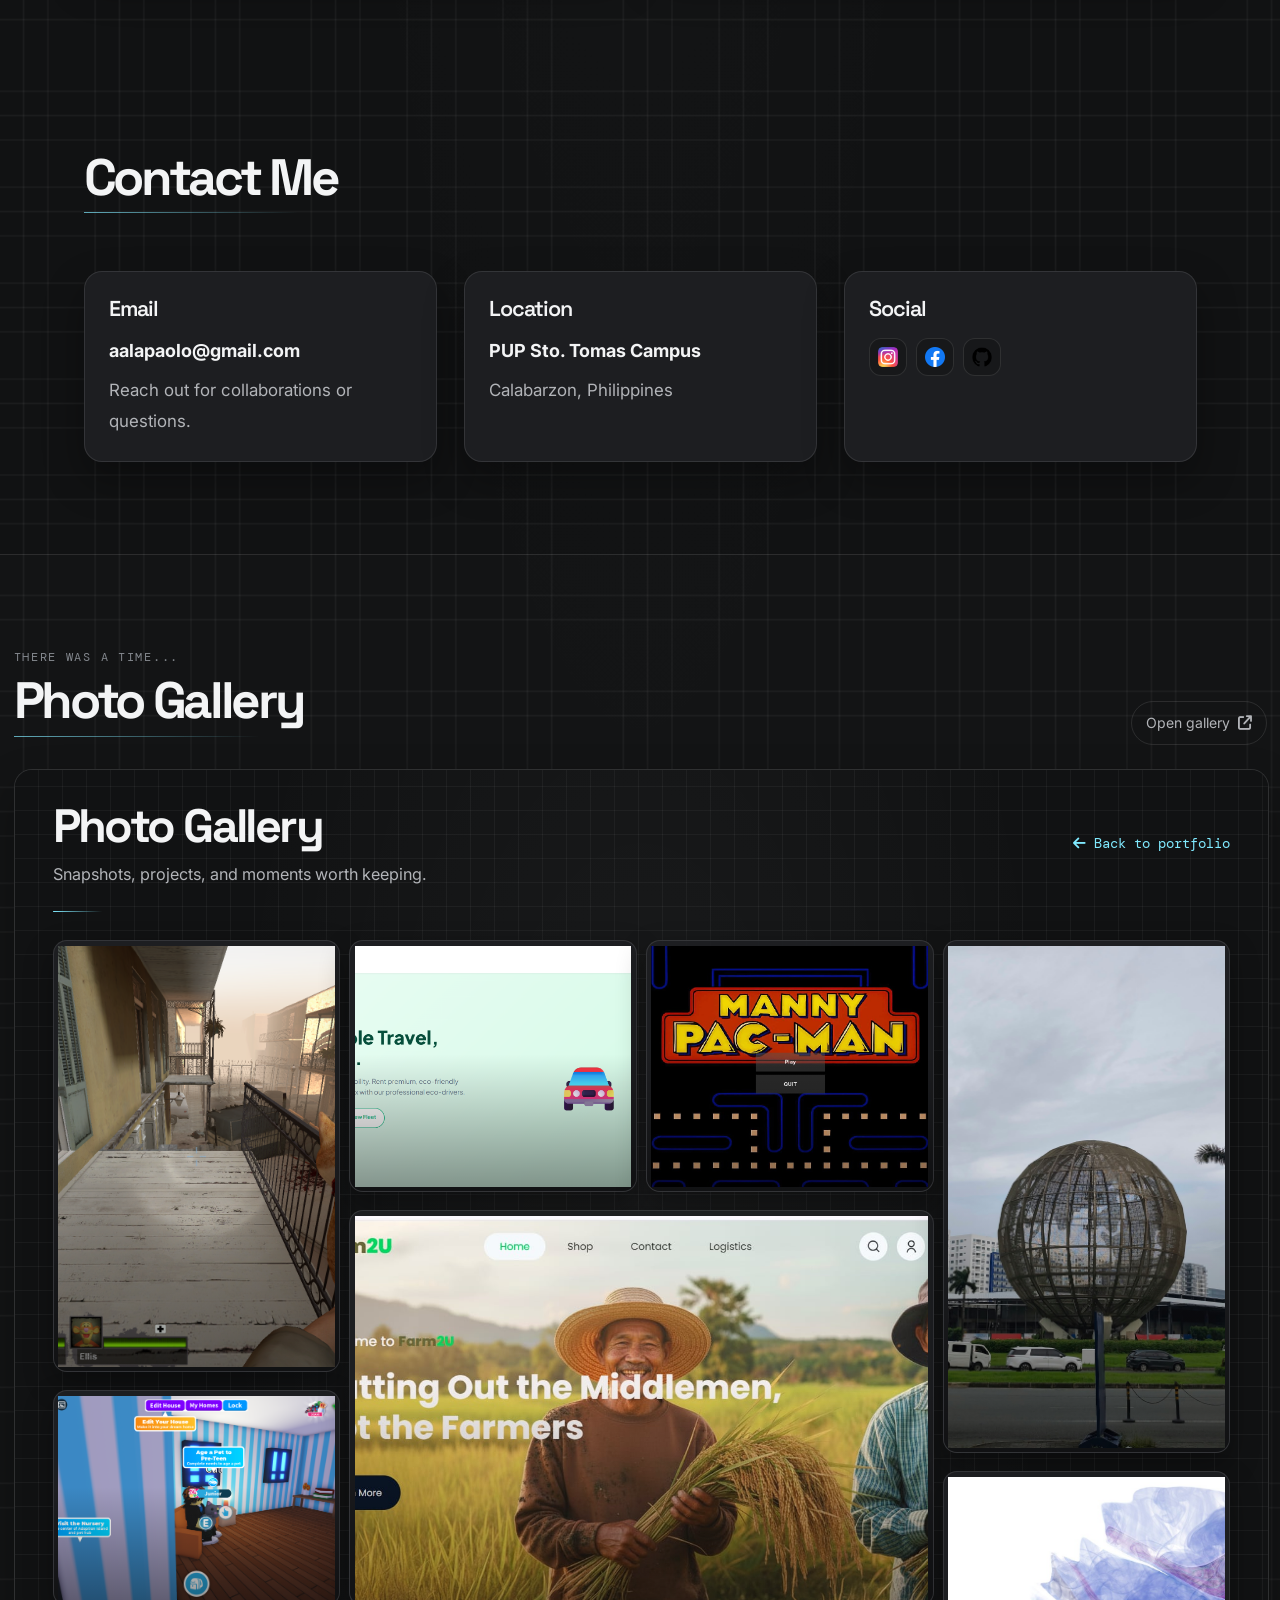
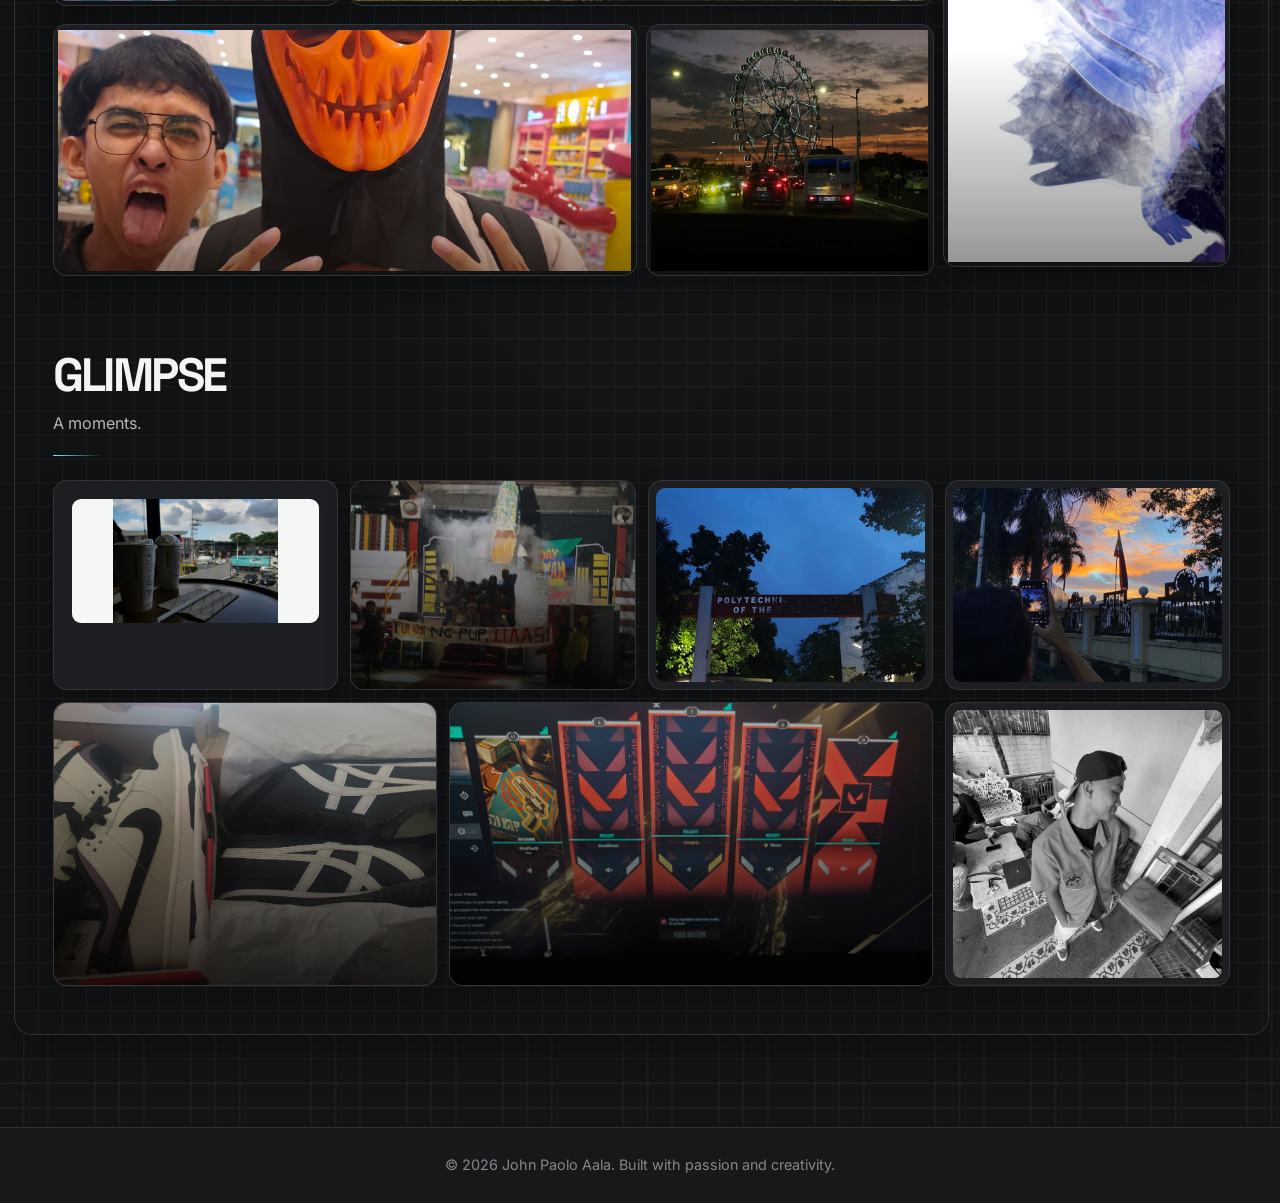
==== commit 00425a2d: "addings" ====
--- a/index.html
+++ b/index.html
@@ -10,7 +10,6 @@
     <link href="https://cdn.jsdelivr.net/npm/bootstrap@5.3.3/dist/css/bootstrap.min.css" rel="stylesheet">
     <link href="https://cdnjs.cloudflare.com/ajax/libs/font-awesome/6.4.0/css/all.min.css" rel="stylesheet">
     <link href="styles.css" rel="stylesheet">
-  </style>
 </head>
 
 <body>
@@ -69,27 +68,30 @@
             <div class="row align-items-center">
 
                 <div class="col-lg-4 text-center mb-4">
-                    <div class="avatar-box mx-auto">
-                        <img src="img.jpg" alt="John Paolo Aala">
-                    </div>
-                </div>
-
-                <div class="col-lg-8">
-                    <p>Hello, My name is John Paolo Aala</p>
-
-                    <p class="hero-sub">I'm just a kid</p>
-
-                    <h1>
+                    <div class="avatar-box mx-auto reveal reveal-delay-1">
+                        <div class="avatar-name-bg" aria-hidden="true">John Paolo Aala</div>
+                        <div class="portrait-card">
+                            <img src="creator.jpg" alt="John Paolo Aala">
+                        </div>
+                    </div>
+                </div>
+
+                <div class="col-lg-8 hero-content">
+                    <p class="reveal reveal-delay-1">Hello, My name is John Paolo Aala</p>
+
+                    <p class="hero-sub reveal reveal-delay-2">I'm just a kid</p>
+
+                    <h1 class="reveal reveal-delay-3">
                         Who loves playing
                         <br>
                         <span>BASKETBALL</span>
                     </h1>
 
-                    <div class="hero-text">
+                    <div class="hero-text reveal reveal-delay-4">
                         <p>with a big dream like a dinosaur.</p>
                     </div>
 
-                    <div class="hero-skills d-flex flex-wrap gap-2 mt-4">
+                    <div class="hero-skills d-flex flex-wrap gap-2 mt-4 reveal reveal-delay-5">
                         <div class="skill-pill">HTML</div>
                         <div class="skill-pill">CSS</div>
                         <div class="skill-pill">JavaScript</div>
@@ -108,7 +110,8 @@
 
             <h2 class="section-title">About Me</h2>
             <h5 class="mb-4">Student & aspiring developer</h5>
-            <p class="mb-4 text-white-100">I enjoy creating clear and engaging designs, and I am always learning better ways to turn ideas into useful websites and apps.</p>
+            <p class="mb-4 text-white-100">I enjoy creating clear and engaging designs, and I am always learning better
+                ways to turn ideas into useful websites and apps.</p>
 
             <div class="row align-items-start">
                 <div class="col-lg-8">
@@ -140,7 +143,8 @@
         <div class="container">
 
             <h2 class="section-title">Education</h2>
-            <p class="mb-4 text-white-100">My education combines practical coursework and hands-on project work so I can deliver polished digital solutions while continuing to grow my technical skills.</p>
+            <p class="mb-4 text-white-100">My education combines practical coursework and hands-on project work so I can
+                deliver polished digital solutions while continuing to grow my technical skills.</p>
             <div class="row g-4 mt-3">
                 <div class="col-md-6">
                     <div class="education-card">
@@ -175,7 +179,8 @@
         <div class="container">
 
             <h2 class="section-title">Skills</h2>
-            <p class="mb-3 text-white-100">These are the core technologies and tools I use to build modern, responsive interfaces and interactive experiences.</p>
+            <p class="mb-3 text-white-100">These are the core technologies and tools I use to build modern, responsive
+                interfaces and interactive experiences.</p>
             <div class="skill-list mt-3">
                 <div class="skill-card">
                     <div class="skill-icon"><i class="fab fa-html5"></i></div>
@@ -220,15 +225,17 @@
     <section id="projects" class="projects-section">
         <div class="container">
             <h2 class="section-title">Projects</h2>
-            <p class="mb-3 text-white-50">Here are three recent projects that show my design, web development, and user interface skills.</p>
+            <p class="mb-3 text-white-50">Here are three recent projects that show my design, web development, and user
+                interface skills.</p>
             <div class="row g-4">
                 <div class="col-md-4">
                     <div class="card project-card h-100 shadow-sm border-0">
                         <img src="vr.png" class="card-img-top" alt="Portfolio project image">
                         <div class="card-body">
                             <h5 class="card-title">Vehicle Rental Service</h5>
-                            <p class="card-text">To provide temporary transportation for people who need a vehicle without owning one.
-</p>
+                            <p class="card-text">To provide temporary transportation for people who need a vehicle
+                                without owning one.
+                            </p>
                         </div>
                     </div>
                 </div>
@@ -237,7 +244,9 @@
                         <img src="farm.jpg" class="card-img-top" alt="Dashboard project image">
                         <div class="card-body">
                             <h5 class="card-title">FARM2U</h5>
-                            <p class="card-text">HTML is used for the front end and Python is used for the back end. These technologies work together to create a user-friendly and efficient farm management system..</p>
+                            <p class="card-text">HTML is used for the front end and Python is used for the back end.
+                                These technologies work together to create a user-friendly and efficient farm management
+                                system..</p>
                         </div>
                     </div>
                 </div>
@@ -246,7 +255,8 @@
                         <img src="pac.jpg" class="card-img-top" alt="App design project image">
                         <div class="card-body">
                             <h5 class="card-title">Pac-Man Game</h5>
-                            <p class="card-text">Developed a classic Pac-Man game using Python and Pygame, implementing core gameplay mechanics and level design.</p>
+                            <p class="card-text">Developed a classic Pac-Man game using Python and Pygame, implementing
+                                core gameplay mechanics and level design.</p>
                         </div>
                     </div>
                 </div>
@@ -358,11 +368,11 @@
                     <p class="gallery-kicker">There was a time...</p>
                     <h2 class="section-title">Photo Gallery</h2>
                 </div>
-                <a class="gallery-open-link" href="grid.html" target="_blank" rel="noopener">
+                <a class="gallery-open-link" href="act1.html" target="_blank" rel="noopener">
                     Open gallery <i class="fas fa-arrow-up-right-from-square" aria-hidden="true"></i>
                 </a>
             </div>
-            <iframe id="galleryFrame" class="gallery-frame" src="grid.html" title="Photo gallery"></iframe>
+            <iframe id="galleryFrame" class="gallery-frame" src="act1.html" title="Photo gallery" scrolling="no"></iframe>
         </div>
     </section>
 
@@ -379,7 +389,7 @@
         const savedTheme = localStorage.getItem('theme') || 'dark';
         htmlElement.setAttribute('data-theme', savedTheme);
         updateThemeIcon(savedTheme);
-        
+
         themeToggle.addEventListener('click', () => {
             const currentTheme = htmlElement.getAttribute('data-theme');
             const newTheme = currentTheme === 'dark' ? 'light' : 'dark';
@@ -388,7 +398,7 @@
             updateThemeIcon(newTheme);
             syncGalleryTheme();
         });
-        
+
         function updateThemeIcon(theme) {
             const icon = themeToggle.querySelector('i');
             if (theme === 'light') {
@@ -420,6 +430,7 @@
 
             galleryFrame.style.height = `${event.data.height}px`;
         });
+
     </script>
 
 </body>
--- a/styles.css
+++ b/styles.css
@@ -1,46 +1,151 @@
-@import url('https://fonts.googleapis.com/css2?family=Poppins:wght@300;400;500;600;700&display=swap');
+@import url('https://fonts.googleapis.com/css2?family=DM+Mono:wght@400;500&family=Inter:wght@400;500;600;700;800&family=Space+Grotesk:wght@400;500;600;700&display=swap');
+
+:root {
+    color-scheme: dark;
+    --bg: #111213;
+    --bg-raised: #18191b;
+    --bg-card: rgba(30, 31, 34, 0.94);
+    --bg-card-deep: #17181a;
+    --text: #f3f4f5;
+    --text-soft: #b2b4b8;
+    --muted: #83878d;
+    --line: rgba(255, 255, 255, 0.1);
+    --line-strong: rgba(255, 255, 255, 0.16);
+    --accent: #80eaff;
+    --accent-soft: rgba(128, 234, 255, 0.12);
+    --accent-green: #b7f284;
+    --shadow: rgba(0, 0, 0, 0.32);
+    --grid-line: rgba(255, 255, 255, 0.045);
+    --ambient: rgba(255, 255, 255, 0.035);
+    --nav-surface: rgba(17, 18, 19, 0.86);
+    --hover-surface: rgba(255, 255, 255, 0.08);
+    --skill-surface: rgba(255, 255, 255, 0.035);
+    --halo-fill: rgba(255, 255, 255, 0.055);
+    --watermark: rgba(255, 255, 255, 0.13);
+    --portrait-paper: #f2f3f4;
+    --portrait-border: rgba(255, 255, 255, 0.2);
+    --portrait-shadow: 0 26px 58px rgba(0, 0, 0, 0.4), 0 0 55px rgba(255, 255, 255, 0.06);
+    --portrait-sheen: rgba(255, 255, 255, 0.32);
+    --section-tint: rgba(255, 255, 255, 0.012);
+}
+
+html[data-theme="light"] {
+    color-scheme: light;
+    --bg: #f4efe6;
+    --bg-raised: #fbf8f2;
+    --bg-card: rgba(255, 253, 248, 0.94);
+    --bg-card-deep: #eee7dc;
+    --text: #292720;
+    --text-soft: #514c43;
+    --muted: #787064;
+    --line: rgba(65, 54, 40, 0.13);
+    --line-strong: rgba(65, 54, 40, 0.24);
+    --accent: #a45136;
+    --accent-soft: rgba(164, 81, 54, 0.13);
+    --accent-green: #5e7658;
+    --shadow: rgba(77, 58, 35, 0.1);
+    --grid-line: rgba(91, 72, 48, 0.075);
+    --ambient: rgba(255, 250, 239, 0.8);
+    --nav-surface: rgba(251, 248, 242, 0.92);
+    --hover-surface: rgba(164, 81, 54, 0.09);
+    --skill-surface: rgba(164, 81, 54, 0.045);
+    --halo-fill: rgba(164, 81, 54, 0.08);
+    --watermark: rgba(112, 83, 53, 0.15);
+    --portrait-paper: #fffdf8;
+    --portrait-border: rgba(112, 83, 53, 0.2);
+    --portrait-shadow: 0 26px 58px rgba(77, 58, 35, 0.2), 0 0 55px rgba(164, 81, 54, 0.08);
+    --portrait-sheen: rgba(255, 255, 255, 0.48);
+    --section-tint: rgba(164, 81, 54, 0.035);
+}
 
 * {
+    box-sizing: border-box;
+    font-family: 'Inter', sans-serif;
+}
+
+html {
+    font-size: 18px;
+    scroll-behavior: smooth;
+    scroll-padding-top: 100px;
+}
+
+body {
+    position: relative;
+    min-height: 100vh;
+    overflow-x: hidden;
+    background:
+        radial-gradient(ellipse at 50% 24%, var(--ambient), transparent 48%),
+        repeating-linear-gradient(0deg, transparent 0 23px, var(--grid-line) 23px 24px),
+        repeating-linear-gradient(90deg, transparent 0 23px, var(--grid-line) 23px 24px),
+        var(--bg);
+    color: var(--text);
+    line-height: 1.7;
+}
+
+img {
+    display: block;
+    max-width: 100%;
+}
+
+p {
     margin: 0;
+}
+
+.navbar {
+    position: fixed;
+    top: 22px;
+    left: 50%;
+    z-index: 1030;
+    width: min(94%, 1440px);
+    padding: 9px 20px;
+    transform: translateX(-50%);
+    border: 1px solid var(--line);
+    border-radius: 999px;
+    background: var(--nav-surface);
+    box-shadow: 0 12px 32px var(--shadow);
+    backdrop-filter: blur(18px);
+    animation: navReveal 0.75s cubic-bezier(0.22, 1, 0.36, 1) both;
+}
+
+@keyframes navReveal {
+    from {
+        opacity: 0;
+        transform: translate(-50%, -16px);
+    }
+    to {
+        opacity: 1;
+        transform: translate(-50%, 0);
+    }
+}
+
+.navbar .container {
+    max-width: 100%;
     padding: 0;
-    box-sizing: border-box;
-    font-family: 'Poppins', sans-serif;
-}
-
-body {
-    background: #090014;
-    color: white;
-}
-
-.navbar {
-    background: #061c21;
-    padding: 15px 0;
-}
-
-.navbar-nav .nav-link {
-    color: white;
-    margin: 0 20px;
-    font-weight: 500;
-}
-
-.navbar-nav .nav-link:hover {
-    color: #4fc3f7;
-}
-
-.logo-mark {
+}
+
+.navbar-brand {
     display: inline-flex;
     align-items: center;
-    justify-content: center;
+    gap: 10px;
+    color: var(--text) !important;
+    font-family: 'DM Mono', monospace;
+    font-size: 0.9rem;
+    font-weight: 400 !important;
+    letter-spacing: 0.06em;
+    white-space: nowrap;
+}
+
+.navbar-brand:hover {
+    color: var(--accent) !important;
+}
+
+.logo-mark {
     width: 34px;
     height: 34px;
-    margin-right: 10px;
-    border-radius: 10px;
-    background: rgba(255, 255, 255, 0.1);
-    border: 1px solid rgba(255, 255, 255, 0.16);
-    font-size: 0.9rem;
-    font-weight: 700;
-    color: #4fc3f7;
     overflow: hidden;
+    border: 1px solid var(--line);
+    border-radius: 50%;
+    background: var(--bg-raised);
 }
 
 .logo-mark img {
@@ -49,718 +154,925 @@
     object-fit: cover;
 }
 
-.section-title {
-    margin-bottom: 30px;
+.navbar-nav {
+    align-items: center;
+    gap: 4px;
+}
+
+.navbar-nav .nav-link {
+    padding: 10px 16px;
+    border-radius: 999px;
+    color: var(--text-soft);
+    font-family: 'DM Mono', monospace;
+    font-size: 0.76rem;
+    letter-spacing: 0.04em;
+    transition: color 0.2s ease, background-color 0.2s ease;
+}
+
+.navbar-nav .nav-link:hover,
+.navbar-nav .nav-link:focus,
+.navbar-nav .nav-link.active {
+    background: var(--hover-surface);
+    color: var(--text);
+}
+
+#themeToggle {
+    display: inline-flex;
+    width: 38px;
+    height: 38px;
+    align-items: center;
+    justify-content: center;
+    padding: 0;
+    border: 1px solid var(--line);
+    border-radius: 50%;
+    color: var(--text-soft);
+    text-decoration: none;
+}
+
+#themeToggle:hover {
+    border-color: var(--line-strong);
+    color: var(--accent);
+}
+
+.navbar-toggler {
+    width: 38px;
+    height: 34px;
+    padding: 0;
+    border: 1px solid var(--line-strong) !important;
+    border-radius: 999px;
+    background: var(--bg-raised) !important;
+}
+
+.navbar-toggler:focus {
+    box-shadow: 0 0 0 3px var(--accent-soft);
+}
+
+.navbar-toggler-icon {
+    width: 18px;
+    height: 18px;
+    background-image: url("data:image/svg+xml,%3csvg xmlns='http://www.w3.org/2000/svg' viewBox='0 0 30 30'%3e%3cpath stroke='rgba(243,244,245,0.88)' stroke-linecap='round' stroke-miterlimit='10' stroke-width='2' d='M5 8h20M5 15h20M5 22h20'/%3e%3c/svg%3e");
+}
+
+html[data-theme="light"] .navbar-toggler-icon {
+    background-image: url("data:image/svg+xml,%3csvg xmlns='http://www.w3.org/2000/svg' viewBox='0 0 30 30'%3e%3cpath stroke='rgba(41,39,32,0.88)' stroke-linecap='round' stroke-miterlimit='10' stroke-width='2' d='M5 8h20M5 15h20M5 22h20'/%3e%3c/svg%3e");
+}
+
+.hero {
+    display: flex;
+    min-height: 100svh;
+    align-items: center;
+    padding: 130px 0 66px;
+}
+
+.hero .container {
     position: relative;
-    display: inline-block;
-}
-
-.section-title::after {
-    content: '';
-    position: absolute;
-    left: 0;
-    bottom: -10px;
-    width: 60px;
-    height: 4px;
-    background: #4fc3f7;
-    border-radius: 2px;
-}
-
-.education {
-    padding: 80px 0;
-}
-
-.education-card,
-.contact-card {
-    background: rgba(255, 255, 255, 0.04);
-    border: 1px solid rgba(79, 195, 247, 0.2);
-    padding: 24px;
-    border-radius: 18px;
-    min-height: 180px;
-}
-
-.skills-section {
-    padding: 80px 0;
-}
-
-.projects-section {
-    position: relative;
-    padding: 100px 0;
-    overflow: hidden;
-}
-
-.projects-section::before {
-    content: '';
-    position: absolute;
-    inset: 0;
-    background: radial-gradient(circle at 20% 35%, rgba(79, 195, 247, 0.12), transparent 18%),
-                radial-gradient(circle at 80% 20%, rgba(0, 188, 212, 0.1), transparent 20%),
-                radial-gradient(circle at 50% 85%, rgba(79, 195, 247, 0.08), transparent 25%);
-    pointer-events: none;
-    z-index: 0;
-}
-
-.projects-section .container {
+}
+
+.hero .row {
+    align-items: center;
+    flex-direction: row-reverse;
+}
+
+.hero-content {
     position: relative;
     z-index: 1;
-}
-
-.project-card {
-    background: rgba(6, 28, 33, 0.95);
-    border: 1px solid rgba(79, 195, 247, 0.3);
-    box-shadow: 0 0 90px rgba(79, 195, 247, 0.22);
-    transition: transform .2s ease, box-shadow .2s ease, border-color .2s ease;
-    position: relative;
-    overflow: hidden;
-    min-height: 420px;
-    margin-bottom: 24px;
-}
-
-.project-card::before {
-    content: '';
-    position: absolute;
-    inset: 0;
-    background: radial-gradient(circle at top left, rgba(79, 195, 247, 0.12), transparent 30%),
-                radial-gradient(circle at bottom right, rgba(76, 195, 247, 0.08), transparent 30%);
-    pointer-events: none;
-    z-index: 0;
-}
-
-.project-card:hover {
-    transform: translateY(-8px);
-    border-color: rgba(79, 195, 247, 0.55);
-    box-shadow: 0 0 120px rgba(79, 195, 247, 0.45);
-}
-
-.project-card img {
-    height: 220px;
-    object-fit: cover;
-    border-bottom: 1px solid rgba(255, 255, 255, 0.08);
-}
-
-.project-card .card-body {
-    background: transparent;
-    position: relative;
-    z-index: 1;
-}
-
-.project-card .card-title,
-.project-card .card-text {
-    color: #e5f7ff;
-}
-
-.project-card .card-title {
-    margin-bottom: 0.75rem;
-}
-
-.project-card .card-text {
-    color: rgba(227, 246, 255, 0.85);
-}
-
-.skill-list {
-    display: grid;
-    grid-template-columns: repeat(2, minmax(220px, 1fr));
-    gap: 18px;
-}
-
-.skill-card {
-    background: rgba(255, 255, 255, 0.04);
-    border: 1px solid rgba(79, 195, 247, 0.18);
-    border-radius: 18px;
-    padding: 22px;
-    transition: transform .2s ease, border-color .2s ease;
-}
-
-.skill-card:hover {
-    transform: translateY(-4px);
-    border-color: rgba(79, 195, 247, 0.35);
-}
-
-
-
-.project-card::before {
-    content: '';
-    position: absolute;
-    inset: 0;
-    background: radial-gradient(circle at top left, rgba(79, 195, 247, 0.2), transparent 40%),
-                radial-gradient(circle at bottom right, rgba(0, 188, 212, 0.18), transparent 35%);
-    pointer-events: none;
-}
-
-.project-card:hover {
-    transform: translateY(-6px);
-    border-color: rgba(79, 195, 247, 0.55);
-    box-shadow: 0 0 120px rgba(79, 195, 247, 0.45);
-}
-
-.project-card img {
-    height: 220px;
-    object-fit: cover;
-    border-bottom: 1px solid rgba(255, 255, 255, 0.08);
-}
-
-.project-card .card-body {
-    background: transparent;
-    position: relative;
-    z-index: 1;
-}
-
-.project-card .card-title,
-.project-card .card-text {
-    color: #e5f7ff;
-}
-
-.project-card .card-title {
-    margin-bottom: 0.75rem;
-}
-
-.project-card .card-text {
-    color: rgba(227, 246, 255, 0.85);
+    padding-right: clamp(24px, 6vw, 90px);
+}
+
+.hero-content > p:first-child {
+    margin-bottom: 8px;
+}
+
+.hero p {
+    color: var(--text-soft);
+    font-size: 1rem;
+    line-height: 1.8;
+}
+
+.hero-content > p:first-child {
+    font-size: 1.05rem;
+}
+
+.hero-sub {
+    margin-bottom: 14px !important;
+    color: var(--muted) !important;
+    font-family: 'DM Mono', monospace;
+    font-size: 0.78rem !important;
+    letter-spacing: 0.13em;
+    text-transform: uppercase;
+}
+
+.hero h1 {
+    margin: 0 0 18px;
+    color: var(--text);
+    font-family: 'Space Grotesk', sans-serif;
+    font-size: clamp(3rem, 6vw, 6.3rem);
+    font-weight: 700;
+    letter-spacing: -0.075em;
+    line-height: 0.94;
+}
+
+.hero h1 span {
+    display: inline-block;
+    color: var(--muted);
+    font-family: 'Space Grotesk', sans-serif;
+    text-shadow: 0 0 28px rgba(255, 255, 255, 0.05);
+}
+
+.hero-text {
+    max-width: 520px;
+    color: var(--muted);
+}
+
+.hero-text p {
+    color: inherit;
+    font-size: 1rem;
+}
+
+.hero-skills {
+    max-width: 550px;
+    gap: 8px !important;
+    margin-top: 20px !important;
 }
 
 .skill-pill {
     display: inline-flex;
     align-items: center;
     justify-content: center;
-    padding: 8px 14px;
+    padding: 6px 11px;
+    border: 1px solid var(--line);
     border-radius: 999px;
-    background: rgba(79, 195, 247, 0.14);
-    color: #b8f1ff;
-    border: 1px solid rgba(79, 195, 247, 0.25);
-    font-size: 0.9rem;
-    margin-bottom: 14px;
+    background: var(--skill-surface);
+    color: var(--text-soft);
+    font-family: 'DM Mono', monospace;
+    font-size: 0.76rem;
+    letter-spacing: 0.02em;
+}
+
+.reveal {
+    opacity: 0;
+    transform: translateY(20px);
+    filter: blur(7px);
+    animation: revealUp 0.82s cubic-bezier(0.22, 1, 0.36, 1) forwards;
+}
+
+.reveal-delay-1 { animation-delay: 0.16s; }
+.reveal-delay-2 { animation-delay: 0.28s; }
+.reveal-delay-3 { animation-delay: 0.4s; }
+.reveal-delay-4 { animation-delay: 0.53s; }
+.reveal-delay-5 { animation-delay: 0.66s; }
+
+@keyframes revealUp {
+    to {
+        opacity: 1;
+        transform: translateY(0);
+        filter: blur(0);
+    }
+}
+
+.avatar-box {
+    position: relative;
+    display: grid;
+    width: min(500px, 100%);
+    min-height: 490px;
+    place-items: center;
+    overflow: visible;
+    isolation: isolate;
+    animation: avatarReveal 1s cubic-bezier(0.22, 1, 0.36, 1) 0.12s both;
+}
+
+.avatar-box::before {
+    position: absolute;
+    top: 50%;
+    left: 50%;
+    width: min(380px, 76vw);
+    aspect-ratio: 1;
+    border: 1px solid var(--line);
+    border-radius: 50%;
+    background: radial-gradient(circle, var(--halo-fill), transparent 68%);
+    content: '';
+    transform: translate(-50%, -50%);
+    z-index: -1;
+    animation: haloPulse 4.8s ease-in-out infinite alternate;
+}
+
+.avatar-box::after {
+    position: absolute;
+    top: 50%;
+    left: 50%;
+    width: 7px;
+    height: 7px;
+    border-radius: 50%;
+    background: var(--accent);
+    box-shadow: 0 0 13px var(--accent);
+    content: '';
+    transform: translate(-50%, -50%) rotate(0deg) translateX(190px);
+    animation: orbitAccent 10s linear infinite;
+}
+
+.avatar-name-bg {
+    position: absolute;
+    top: 50%;
+    left: 50%;
+    z-index: -1;
+    color: var(--watermark);
+    font-family: 'Space Grotesk', sans-serif;
+    font-size: clamp(2.3rem, 5.5vw, 4.6rem);
+    font-weight: 700;
+    letter-spacing: -0.08em;
+    line-height: 0.88;
+    text-align: center;
+    text-transform: uppercase;
+    white-space: nowrap;
+    transform: translate(-50%, -50%);
+    animation: watermarkDrift 7s ease-in-out infinite alternate;
+}
+
+@keyframes avatarReveal {
+    from {
+        opacity: 0;
+        transform: translateY(20px) scale(0.94);
+        filter: blur(8px);
+    }
+    to {
+        opacity: 1;
+        transform: translateY(0) scale(1);
+        filter: blur(0);
+    }
+}
+
+@keyframes watermarkDrift {
+    from {
+        transform: translate(-52%, -54%);
+    }
+    to {
+        transform: translate(-48%, -46%);
+    }
+}
+
+@keyframes haloPulse {
+    from {
+        opacity: 0.55;
+        transform: translate(-50%, -50%) scale(0.96);
+    }
+    to {
+        opacity: 1;
+        transform: translate(-50%, -50%) scale(1.04);
+    }
+}
+
+@keyframes orbitAccent {
+    from {
+        transform: translate(-50%, -50%) rotate(0deg) translateX(190px);
+    }
+    to {
+        transform: translate(-50%, -50%) rotate(360deg) translateX(190px);
+    }
+}
+
+@keyframes portraitFloat {
+    0%,
+    100% {
+        transform: translateY(0) rotate(3deg);
+    }
+    50% {
+        transform: translateY(-10px) rotate(1deg);
+    }
+}
+
+@keyframes photoSheen {
+    from {
+        transform: translateX(-160%) skewX(-18deg);
+    }
+    to {
+        transform: translateX(280%) skewX(-18deg);
+    }
+}
+
+.portrait-card {
+    position: relative;
+    z-index: 1;
+    width: 270px;
+    height: 350px;
+    padding: 9px 9px 24px;
+    border: 1px solid var(--portrait-border);
+    border-radius: 12px;
+    background: var(--portrait-paper);
+    box-shadow: var(--portrait-shadow);
+    transform: rotate(3deg);
+    transition: transform 0.45s cubic-bezier(0.2, 0.8, 0.2, 1), box-shadow 0.45s ease;
+    animation: portraitFloat 5s ease-in-out 1.2s infinite;
+}
+
+.portrait-card::after {
+    position: absolute;
+    inset: 9px 9px 24px;
+    overflow: hidden;
+    border-radius: 5px;
+    background: linear-gradient(110deg, transparent 35%, var(--portrait-sheen) 50%, transparent 65%);
+    content: '';
+    pointer-events: none;
+    animation: photoSheen 6s ease-in-out 1.5s infinite;
+}
+
+.portrait-card:hover {
+    transform: rotate(0deg) translateY(-5px);
+    box-shadow: 0 32px 68px var(--shadow), 0 0 65px var(--accent-soft);
+    animation-play-state: paused;
+}
+
+.portrait-card img {
+    width: 100%;
+    height: 100%;
+    border-radius: 5px;
+    object-fit: cover;
+    filter: grayscale(1) contrast(1.06);
+    transition: filter 0.4s ease;
+}
+
+html[data-theme="light"] .portrait-card img {
+    filter: saturate(1.08) contrast(1.02);
+}
+
+.section-title {
+    position: relative;
+    display: inline-block;
+    margin-bottom: 22px;
+    color: var(--text);
+    font-family: 'Space Grotesk', sans-serif;
+    font-size: clamp(2.2rem, 4vw, 3.8rem);
+    font-weight: 700;
+    letter-spacing: -0.065em;
+    line-height: 1.05;
+}
+
+.section-title::after {
+    position: absolute;
+    right: 0;
+    bottom: -9px;
+    left: 0;
+    height: 1px;
+    background: linear-gradient(90deg, var(--accent), transparent 85%);
+    content: '';
+    opacity: 0.7;
+}
+
+.about,
+.education,
+.skills-section,
+.projects-section,
+.contact-section,
+.services,
+.gallery-section {
+    position: relative;
+    padding: 92px 0;
+}
+
+.about-card,
+.education-card,
+.contact-card,
+.skill-card,
+.project-card,
+.service-card {
+    border: 1px solid var(--line);
+    border-radius: 18px;
+    background: var(--bg-card);
+    box-shadow: 0 18px 40px var(--shadow);
+    backdrop-filter: blur(10px);
+}
+
+.about p,
+.about-card p,
+.contact-card span,
+.education-card p,
+.skill-card p,
+.project-card .card-text,
+.service-card p,
+.about-list,
+.contact-card strong {
+    color: var(--text-soft);
+    font-size: 1rem;
+    line-height: 1.85;
+}
+
+.about h5 {
+    color: var(--muted);
+    font-family: 'DM Mono', monospace;
+    font-size: 0.84rem;
+    letter-spacing: 0.07em;
+    text-transform: uppercase;
+}
+
+.about-card,
+.education-card,
+.contact-card {
+    padding: 24px;
+}
+
+.about-list {
+    margin-top: 22px;
+    padding-left: 0;
+    list-style: none;
+}
+
+.about-list li {
+    position: relative;
+    margin-bottom: 10px;
+    padding-left: 18px;
+}
+
+.about-list li::before {
+    position: absolute;
+    top: 0.72em;
+    left: 0;
+    width: 5px;
+    height: 5px;
+    border-radius: 50%;
+    background: var(--accent);
+    content: '';
+}
+
+.education-card {
+    height: 100%;
+}
+
+.education-card h5,
+.about-card h5,
+.contact-card h5,
+.service-card h4,
+.project-card .card-title {
+    color: var(--text);
+    font-family: 'Space Grotesk', sans-serif;
+    font-weight: 600;
+    letter-spacing: -0.045em;
+}
+
+.education-card h5 {
+    font-size: 1.55rem;
+}
+
+.education-card span {
+    color: var(--accent);
+    font-family: 'DM Mono', monospace;
+    font-size: 0.75rem;
+    letter-spacing: 0.09em;
+    text-transform: uppercase;
+}
+
+.skill-list {
+    display: grid;
+    grid-template-columns: repeat(3, minmax(0, 1fr));
+    gap: 14px;
+}
+
+.skill-card {
+    min-height: 185px;
+    padding: 19px;
+    transition: transform 0.25s ease, border-color 0.25s ease, background 0.25s ease;
+}
+
+.skill-card:hover {
+    transform: translateY(-4px);
+    border-color: var(--line-strong);
+    background: var(--bg-raised);
+}
+
+.skill-icon {
+    display: flex;
+    height: 52px;
+    align-items: center;
+    justify-content: flex-start;
+    margin-bottom: 8px;
+    color: var(--accent);
+    font-size: 1.9rem;
+    transition: color 0.25s ease, transform 0.25s ease, filter 0.25s ease;
+}
+
+.skill-card:hover .skill-icon {
+    transform: translateY(-3px) scale(1.08);
+    color: var(--text);
+    filter: drop-shadow(0 0 10px var(--accent-soft));
+}
+
+.skill-card .skill-pill {
+    margin-bottom: 10px;
+    padding: 0;
+    border: 0;
+    background: transparent;
+    color: var(--text);
+    font-family: 'Space Grotesk', sans-serif;
+    font-size: 1rem;
+    font-weight: 600;
+    letter-spacing: -0.02em;
+    text-transform: none;
 }
 
 .skill-card p {
-    margin: 0;
-    color: #cceefc;
-    line-height: 1.7;
-    font-size: 0.95rem;
-}
-
-.contact-section {
-    padding: 80px 0;
+    font-size: 0.94rem;
+    line-height: 1.8;
+}
+
+.projects-section {
+    background: var(--section-tint);
+}
+
+.project-card {
+    min-height: 410px;
+    overflow: hidden;
+    transition: transform 0.25s ease, border-color 0.25s ease, box-shadow 0.25s ease;
+}
+
+.project-card:hover {
+    transform: translateY(-5px);
+    border-color: var(--line-strong);
+    box-shadow: 0 24px 45px var(--shadow);
+}
+
+.project-card img {
+    height: 215px;
+    border-bottom: 1px solid var(--line);
+    object-fit: cover;
+    transition: transform 0.45s cubic-bezier(0.2, 0.8, 0.2, 1), filter 0.45s ease;
+}
+
+.project-card:hover img {
+    transform: scale(1.045);
+    filter: saturate(1) contrast(1.08);
+}
+
+.project-card .card-body {
+    padding: 20px;
+    background: transparent;
+}
+
+.project-card .card-title {
+    margin-bottom: 9px;
+    font-size: 1.35rem;
+}
+
+.project-card .card-text {
+    font-size: 0.96rem;
+    line-height: 1.8;
+}
+
+.services {
+    padding-top: 60px;
+}
+
+.services h2 {
+    position: relative;
+    display: inline-block;
+    margin-bottom: 34px !important;
+    color: var(--text);
+    font-family: 'Space Grotesk', sans-serif;
+    font-size: clamp(2.2rem, 4vw, 3.8rem);
+    font-weight: 700;
+    letter-spacing: -0.065em;
+}
+
+.services h2::after {
+    position: absolute;
+    right: 0;
+    bottom: -9px;
+    left: 0;
+    height: 1px;
+    background: linear-gradient(90deg, var(--accent), transparent 85%);
+    content: '';
+    opacity: 0.7;
+}
+
+.service-card {
+    height: 100%;
+    padding: 22px;
+}
+
+.service-icon {
+    display: inline-flex;
+    width: 52px;
+    height: 52px;
+    align-items: center;
+    justify-content: center;
+    border: 1px solid var(--line);
+    border-radius: 14px;
+    background: var(--bg-card-deep);
+    font-size: 1.45rem;
+}
+
+.service-card h4 {
+    margin: 16px 0 8px;
+    font-size: 1.35rem;
+}
+
+.service-card p {
+    font-size: 0.96rem;
+    line-height: 1.8;
+}
+
+.btn-custom {
+    margin-top: 16px;
+    padding: 8px 15px;
+    border: 1px solid var(--line-strong);
+    border-radius: 999px;
+    background: transparent;
+    color: var(--text-soft);
+    font-size: 0.76rem;
+    transition: background-color 0.2s ease, color 0.2s ease, border-color 0.2s ease;
+}
+
+.btn-custom:hover {
+    border-color: var(--text);
+    background: var(--text);
+    color: var(--bg);
+}
+
+.contact-card {
+    height: 100%;
+}
+
+.contact-card h5 {
+    margin-bottom: 12px;
+    font-size: 1.2rem;
+}
+
+.contact-card strong {
+    display: block;
+    color: var(--text);
+    font-size: 1rem;
+}
+
+.contact-card span {
+    display: inline-block;
+    margin-top: 8px;
+    font-size: 0.94rem;
+    line-height: 1.8;
+}
+
+.contact-list {
+    display: flex;
+    gap: 9px;
+    margin-top: 16px;
+}
+
+.contact-list a {
+    display: inline-flex;
+    width: 38px;
+    height: 38px;
+    align-items: center;
+    justify-content: center;
+    border: 1px solid var(--line);
+    border-radius: 12px;
+    background: var(--bg-card-deep);
+    transition: transform 0.2s ease, border-color 0.2s ease;
+}
+
+.contact-list a:hover {
+    transform: translateY(-3px);
+    border-color: var(--line-strong);
 }
 
 .gallery-section {
-    padding: 72px 0 88px;
-    background: linear-gradient(180deg, rgba(6, 28, 33, 0.34), rgba(6, 28, 33, 0.78));
-    border-top: 1px solid rgba(79, 195, 247, 0.16);
+    border-top: 1px solid var(--line);
+    background: var(--section-tint);
 }
 
 .gallery-heading {
     display: flex;
-    align-items: end;
+    align-items: flex-end;
     justify-content: space-between;
     gap: 24px;
-    margin-bottom: 20px;
+    margin-bottom: 24px;
 }
 
 .gallery-kicker {
-    margin: 0 0 8px;
-    color: #80deea;
-    font-size: 0.8rem;
-    font-weight: 600;
+    margin: 0 0 7px;
+    color: var(--muted);
+    font-family: 'DM Mono', monospace;
+    font-size: 0.68rem;
+    letter-spacing: 0.14em;
     text-transform: uppercase;
 }
 
 .gallery-heading .section-title {
-    margin-bottom: 8px;
+    margin-bottom: 17px;
 }
 
 .gallery-open-link {
     display: inline-flex;
     align-items: center;
-    gap: 9px;
-    padding: 10px 0;
-    color: #b8f1ff;
+    gap: 8px;
+    padding: 9px 14px;
+    border: 1px solid var(--line);
+    border-radius: 999px;
+    color: var(--text-soft);
+    font-size: 0.78rem;
     text-decoration: none;
     white-space: nowrap;
 }
 
 .gallery-open-link:hover {
-    color: #ffffff;
+    border-color: var(--line-strong);
+    color: var(--text);
 }
 
 .gallery-frame {
     display: block;
     width: 100%;
     min-height: 720px;
-    border: 1px solid rgba(79, 195, 247, 0.2);
-    border-radius: 8px;
-    background: #071519;
-    box-shadow: 0 20px 60px rgba(0, 0, 0, 0.24);
-}
-
-.contact-card h5 {
-    margin-top: 18px;
-    margin-bottom: 10px;
+    overflow: hidden;
+    box-sizing: content-box;
+    border: 1px solid var(--line);
+    border-radius: 18px;
+    background: var(--bg-card-deep);
+    box-shadow: 0 18px 40px var(--shadow);
 }
 
 .footer-details {
-    padding: 30px 0;
+    padding: 25px 0;
+    border-top: 1px solid var(--line);
+    background: var(--bg-card-deep);
+    color: var(--muted);
+    font-size: 0.8rem;
     text-align: center;
-    background: #061c21;
-    color: rgba(255, 255, 255, 0.75);
-    font-size: 0.95rem;
 }
 
 .footer-details a {
-    color: #4fc3f7;
+    color: var(--accent);
     text-decoration: none;
 }
 
-.about-list {
-    margin-top: 20px;
-    list-style: none;
-    padding-left: 0;
-    color: #cceefc;
-}
-
-.about-list li {
-    margin-bottom: 10px;
-    padding-left: 18px;
-    position: relative;
-}
-
-.about-list li::before {
-    content: '•';
-    position: absolute;
+.glow {
+    position: fixed;
+    z-index: -1;
+    width: 300px;
+    height: 300px;
+    border-radius: 50%;
+    background: var(--accent-soft);
+    filter: blur(120px);
+    pointer-events: none;
+}
+
+.glow-1 {
+    top: 18%;
     left: 0;
-    color: #4fc3f7;
-}
-
-.about-card {
-    background: rgba(255, 255, 255, 0.04);
-    border: 1px solid rgba(79, 195, 247, 0.2);
-    padding: 24px;
-    border-radius: 18px;
-}
-
-.contact-card span {
-    display: inline-block;
-    margin-top: 12px;
-    color: #b8f1ff;
-    font-size: 0.95rem;
-}
-
-.contact-card strong {
-    display: block;
-    margin-top: 10px;
-    color: white;
-}
-
-.contact-list {
-    display: flex;
-    gap: 10px;
-    margin-top: 16px;
-}
-
-.contact-list a {
-    display: inline-flex;
-    align-items: center;
-    justify-content: center;
-    width: 40px;
-    height: 40px;
-    border-radius: 50%;
-    border: 1px solid rgba(255, 255, 255, 0.16);
-    color: white;
-    background: rgba(255, 255, 255, 0.08);
-    text-decoration: none;
-}
-
-@media (max-width: 768px) {
-    .hero h1 {
-        font-size: 3rem;
-    }
-
-    .hero p {
-        font-size: 1.1rem;
-    }
-}
-
-.hero {
-    min-height: 100vh;
-    display: flex;
-    align-items: center;
-}
-
-.avatar-box {
-    width: 320px;
-    height: 320px;
-    border-radius: 50%;
-    background: radial-gradient(circle, #00bcd4, #0a3d42);
-    display: flex;
-    justify-content: center;
-    align-items: center;
-    box-shadow: 0 0 60px rgba(0, 188, 212, .9);
-    overflow: hidden;
-    padding: 14px;
-    position: relative;
-}
-
-.avatar-box::after {
-    content: '';
-    position: absolute;
-    top: 14px;
-    right: 14px;
-    width: 24px;
-    height: 24px;
-    border: 2px solid rgba(255, 255, 255, 0.85);
-    border-radius: 50%;
-    box-shadow: 0 0 10px rgba(0, 188, 212, 0.4);
-}
-
-.avatar-label {
-    position: absolute;
-    bottom: 16px;
-    left: 50%;
-    transform: translateX(-50%);
-    background: rgba(255, 255, 255, 0.12);
-    color: #e5f7ff;
-    padding: 6px 12px;
-    border-radius: 999px;
-    font-size: 0.85rem;
-    letter-spacing: 0.5px;
-    border: 1px solid rgba(255, 255, 255, 0.18);
-}
-
-.avatar-box img {
-    width: 100%;
-    height: 100%;
-    object-fit: cover;
-    border-radius: 50%;
-}
-
-.hero p {
-    font-size: 1.2rem;
-    line-height: 1.6;
-}
-
-.hero-sub {
-    font-size: 16px;
-    color: #80deea;
-}
-
-.hero h1 {
-    font-size: 4rem;
-    font-weight: 600;
-}
-
-.hero h1 span {
-    color: #4fc3f7;
-}
-
-.hero-text {
-    max-width: 500px;
-    margin-top: 20px;
-    color: #cceefc;
-    font-size: 1rem;
-    line-height: 1.8;
-}
-
-.hero-skills {
-    display: flex;
-    flex-wrap: wrap;
-    gap: 10px;
-    margin-top: 18px;
-}
-
-.about {
-    padding: 80px 0;
-}
-
-.about h2 {
-    font-size: 3rem;
-    margin-bottom: 10px;
-    position: relative;
-    display: inline-block;
-}
-
-.about h2::after,
-.services h2::after {
-    content: '';
-    position: absolute;
-    left: 0;
-    bottom: -10px;
-    width: 60px;
-    height: 4px;
-    background: #4fc3f7;
-    border-radius: 2px;
-}
-
-.about p {
-    line-height: 1.9;
-    color: #e5e5e5;
-}
-
-.services {
-    padding-bottom: 80px;
-}
-
-.service-card {
-    background: linear-gradient(135deg,
-            rgba(0, 72, 82, .95),
-            rgba(0, 53, 61, .95));
-    border: 3px solid #00bcd4;
-    border-radius: 10px;
-    padding: 30px;
-    height: 100%;
-    transition: .3s;
-    position: relative;
-    overflow: hidden;
-}
-
-.service-card::before {
-    content: '';
-    position: absolute;
-    top: 0;
-    left: 0;
-    width: 40%;
-    height: 4px;
-    background: rgba(79, 195, 247, 0.45);
-    border-radius: 0 0 8px 0;
-}
-
-.service-card:hover {
-    transform: translateY(-5px);
-    box-shadow: 0 5px 20px rgba(0, 188, 212, 0.15);
-}
-
-.service-icon {
-    font-size: 40px;
-    display: inline-flex;
-    align-items: center;
-    justify-content: center;
-    width: 70px;
-    height: 70px;
-    border-radius: 18px;
-    background: rgba(255, 255, 255, 0.08);
-    border: 1px solid rgba(255, 255, 255, 0.12);
-    margin-bottom: 18px;
-}
-
-.service-card h4 {
-    margin-top: 15px;
-    margin-bottom: 10px;
-}
-
-.btn-custom {
-    border: 1px solid #00acc1;
-    color: white;
-    padding: 10px 20px;
-    border-radius: 999px;
-}
-
-.btn-custom:hover {
-    background: #0097a7;
-    color: white;
-}
-
-.glow {
-    position: absolute;
-    width: 350px;
-    height: 350px;
-    background: #00bcd4;
-    filter: blur(180px);
-    opacity: .25;
-    z-index: -1;
-}
-
-.glow-1 {
-    top: 300px;
-    left: 100px;
 }
 
 .glow-2 {
-    bottom: 200px;
-    right: 100px;
-}
-
-/* Skill Icon Styling */
-.skill-icon {
-    font-size: 2.5rem;
-    color: #4fc3f7;
-    margin-bottom: 12px;
-    display: flex;
-    justify-content: center;
-    align-items: center;
-    height: 60px;
-    transition: transform 0.3s ease, color 0.3s ease;
-}
-
-.skill-card:hover .skill-icon {
-    transform: scale(1.15) rotate(5deg);
-    color: #00bcd4;
-}
-
-/* Light Mode Theme */
-[data-theme="light"] {
-    --bg-primary: #f5f5f5;
-    --bg-secondary: #ffffff;
-    --text-primary: #1a1a1a;
-    --text-secondary: #4a4a4a;
-    --border-color: rgba(0, 188, 212, 0.15);
-    --accent-color: #00acc1;
-    --accent-light: #4fc3f7;
-}
-
-[data-theme="light"] body {
-    background: var(--bg-primary);
-    color: var(--text-primary);
-}
-
-[data-theme="light"] .navbar {
-    background: #ffffff;
-    box-shadow: 0 2px 8px rgba(0, 0, 0, 0.1);
-}
-
-[data-theme="light"] .navbar-nav .nav-link {
-    color: var(--text-primary);
-}
-
-[data-theme="light"] .navbar-nav .nav-link:hover {
-    color: var(--accent-color);
-}
-
-[data-theme="light"] .section-title::after {
-    background: var(--accent-color);
-}
-
-[data-theme="light"] .education-card,
-[data-theme="light"] .contact-card,
-[data-theme="light"] .about-card {
-    background: var(--bg-secondary);
-    border: 1px solid var(--border-color);
-    color: var(--text-primary);
-}
-
-[data-theme="light"] .skill-card {
-    background: var(--bg-secondary);
-    border: 1px solid var(--border-color);
-}
-
-[data-theme="light"] .skill-pill {
-    background: rgba(0, 172, 193, 0.08);
-    color: var(--accent-color);
-    border: 1px solid var(--border-color);
-}
-
-[data-theme="light"] .skill-card p,
-[data-theme="light"] .hero-text,
-[data-theme="light"] .about p {
-    color: var(--text-secondary);
-}
-
-[data-theme="light"] .about-list {
-    color: var(--text-secondary);
-}
-
-[data-theme="light"] .about-list li::before {
-    color: var(--accent-color);
-}
-
-[data-theme="light"] .skill-icon {
-    color: var(--accent-color);
-}
-
-[data-theme="light"] .project-card {
-    background: var(--bg-secondary);
-    border: 1px solid var(--border-color);
-    box-shadow: 0 0 30px rgba(0, 172, 193, 0.1);
-}
-
-[data-theme="light"] .project-card:hover {
-    border-color: var(--accent-color);
-    box-shadow: 0 0 50px rgba(0, 172, 193, 0.2);
-}
-
-[data-theme="light"] .project-card .card-title,
-[data-theme="light"] .project-card .card-text {
-    color: var(--text-primary);
-}
-
-[data-theme="light"] .service-card {
-    background: var(--bg-secondary);
-    border: 2px solid var(--accent-color);
-    color: var(--text-primary);
-}
-
-[data-theme="light"] .btn-custom {
-    border-color: var(--accent-color);
-    color: var(--accent-color);
-}
-
-[data-theme="light"] .btn-custom:hover {
-    background: var(--accent-color);
-    color: #ffffff;
-}
-
-[data-theme="light"] .footer-details {
-    background: #f5f5f5;
-    color: var(--text-secondary);
-}
-
-[data-theme="light"] .gallery-section {
-    background: linear-gradient(180deg, #edf6f6, #f5f5f5);
-    border-top-color: var(--border-color);
-}
-
-[data-theme="light"] .gallery-kicker,
-[data-theme="light"] .gallery-open-link {
-    color: var(--accent-color);
-}
-
-[data-theme="light"] .gallery-frame {
-    border-color: var(--border-color);
-    box-shadow: 0 20px 60px rgba(0, 60, 70, 0.1);
-}
-
-@media (max-width: 575.98px) {
-    .gallery-section {
-        padding: 56px 0 64px;
+    right: 0;
+    bottom: 12%;
+}
+
+@media (max-width: 991.98px) {
+    .navbar {
+        top: 14px;
+        width: 94%;
+        padding: 8px 15px;
+        border-radius: 22px;
+    }
+
+    .navbar .container {
+        flex-wrap: wrap;
+    }
+
+    .navbar-collapse {
+        flex-basis: 100%;
+        padding: 8px 7px 5px;
+    }
+
+    .navbar-nav {
+        align-items: stretch;
+        gap: 2px;
+    }
+
+    .navbar-nav .nav-link {
+        padding: 9px 12px;
+    }
+
+    .navbar-nav .nav-item:last-child {
+        align-self: flex-start;
+        padding-top: 5px;
+    }
+
+    .hero {
+        padding-top: 120px;
+    }
+
+    .hero-content {
+        padding-right: 20px;
+    }
+}
+
+@media (max-width: 767.98px) {
+    .hero {
+        min-height: auto;
+        padding-top: 105px;
+    }
+
+    .hero .row {
+        flex-direction: column-reverse;
+    }
+
+    .hero-content {
+        padding: 12px 12px 0;
+    }
+
+    .hero-content > p:first-child {
+        font-size: 0.96rem;
+    }
+
+    .avatar-box {
+        width: min(390px, 100%);
+        min-height: 360px;
+        margin-bottom: 5px;
+    }
+
+    .portrait-card {
+        width: 220px;
+        height: 286px;
+    }
+
+    .skill-list {
+        grid-template-columns: repeat(2, minmax(0, 1fr));
     }
 
     .gallery-heading {
         align-items: flex-start;
         flex-direction: column;
-        gap: 4px;
+        gap: 7px;
     }
 
     .gallery-frame {
-        min-height: 1100px;
-    }
-}
-
-[data-theme="light"] .footer-details a {
-    color: var(--accent-color);
-}
-
-[data-theme="light"] .contact-card strong,
-[data-theme="light"] .contact-card span {
-    color: var(--text-primary);
-}
-
-[data-theme="light"] .hero h1 span {
-    color: var(--accent-color);
-}
-
-[data-theme="light"] .about h2::after,
-[data-theme="light"] .services h2::after {
-    background: var(--accent-color);
-}
-
-[data-theme="light"] #themeToggle {
-    color: var(--text-primary);
-}
-
-[data-theme="light"] #themeToggle:hover {
-    color: var(--accent-color);
-}
-
-/* Service icon light mode */
-[data-theme="light"] .service-icon {
-    background: rgba(0, 172, 193, 0.08);
-    border: 1px solid var(--border-color);
-    color: var(--accent-color);
-}
+        min-height: 540px;
+    }
+}
+
+@media (max-width: 575.98px) {
+    .navbar {
+        width: calc(100% - 24px);
+        padding: 7px 12px;
+    }
+
+    .navbar-brand {
+        font-size: 0.75rem;
+    }
+
+    .hero h1 {
+        font-size: clamp(2.8rem, 13vw, 4rem);
+    }
+
+    .section-title,
+    .services h2 {
+        font-size: 2.5rem;
+    }
+
+    .about,
+    .education,
+    .skills-section,
+    .projects-section,
+    .contact-section,
+    .services,
+    .gallery-section {
+        padding: 70px 0;
+    }
+
+    .skill-list {
+        grid-template-columns: 1fr;
+    }
+
+    .skill-card {
+        min-height: 0;
+    }
+
+    .avatar-box {
+        min-height: 340px;
+    }
+
+    .avatar-name-bg {
+        font-size: 2.4rem;
+    }
+}
+
+@media (prefers-reduced-motion: reduce) {
+    *,
+    *::before,
+    *::after {
+        scroll-behavior: auto !important;
+        animation-duration: 0.01ms !important;
+        animation-iteration-count: 1 !important;
+        transition-duration: 0.01ms !important;
+    }
+
+    .reveal {
+        opacity: 1;
+        transform: none;
+        filter: none;
+    }
+
+    .avatar-box,
+    .avatar-box::before,
+    .avatar-box::after,
+    .avatar-name-bg,
+    .portrait-card,
+    .portrait-card::after {
+        animation: none;
+    }
+}
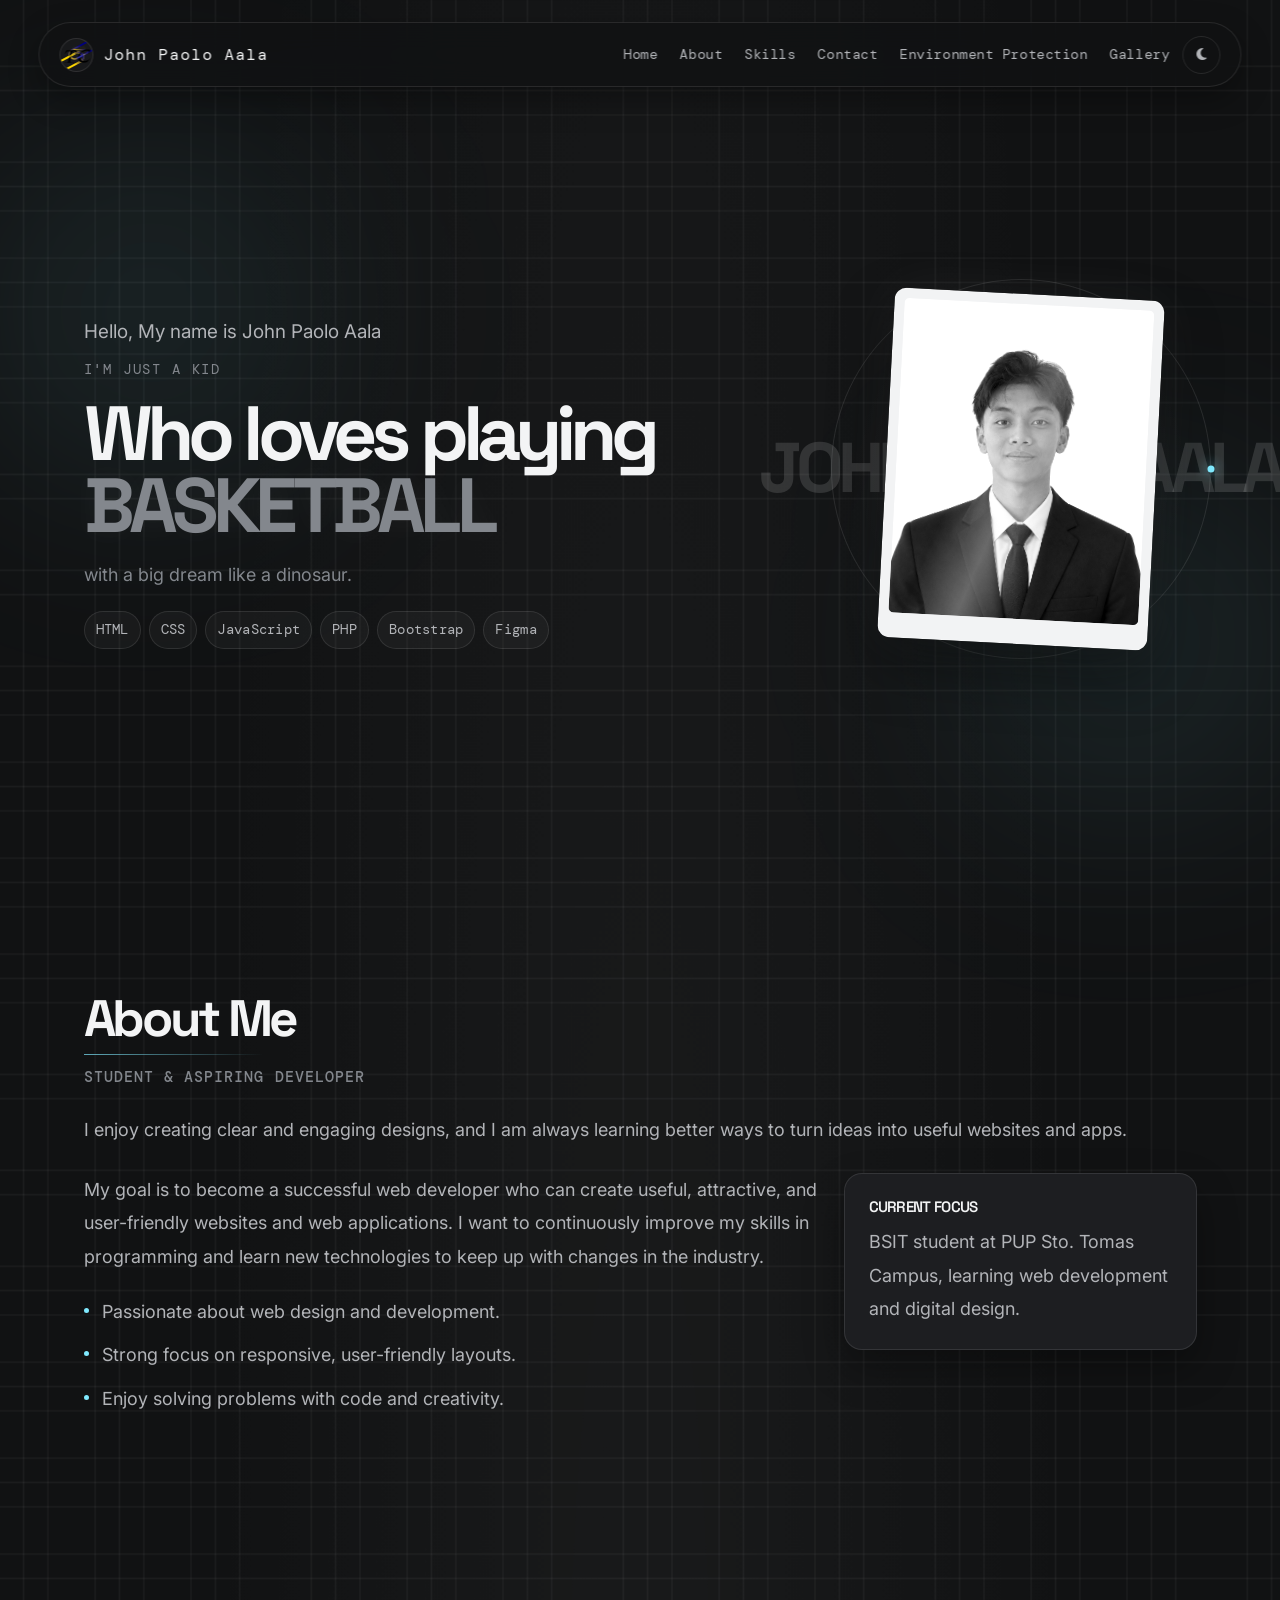
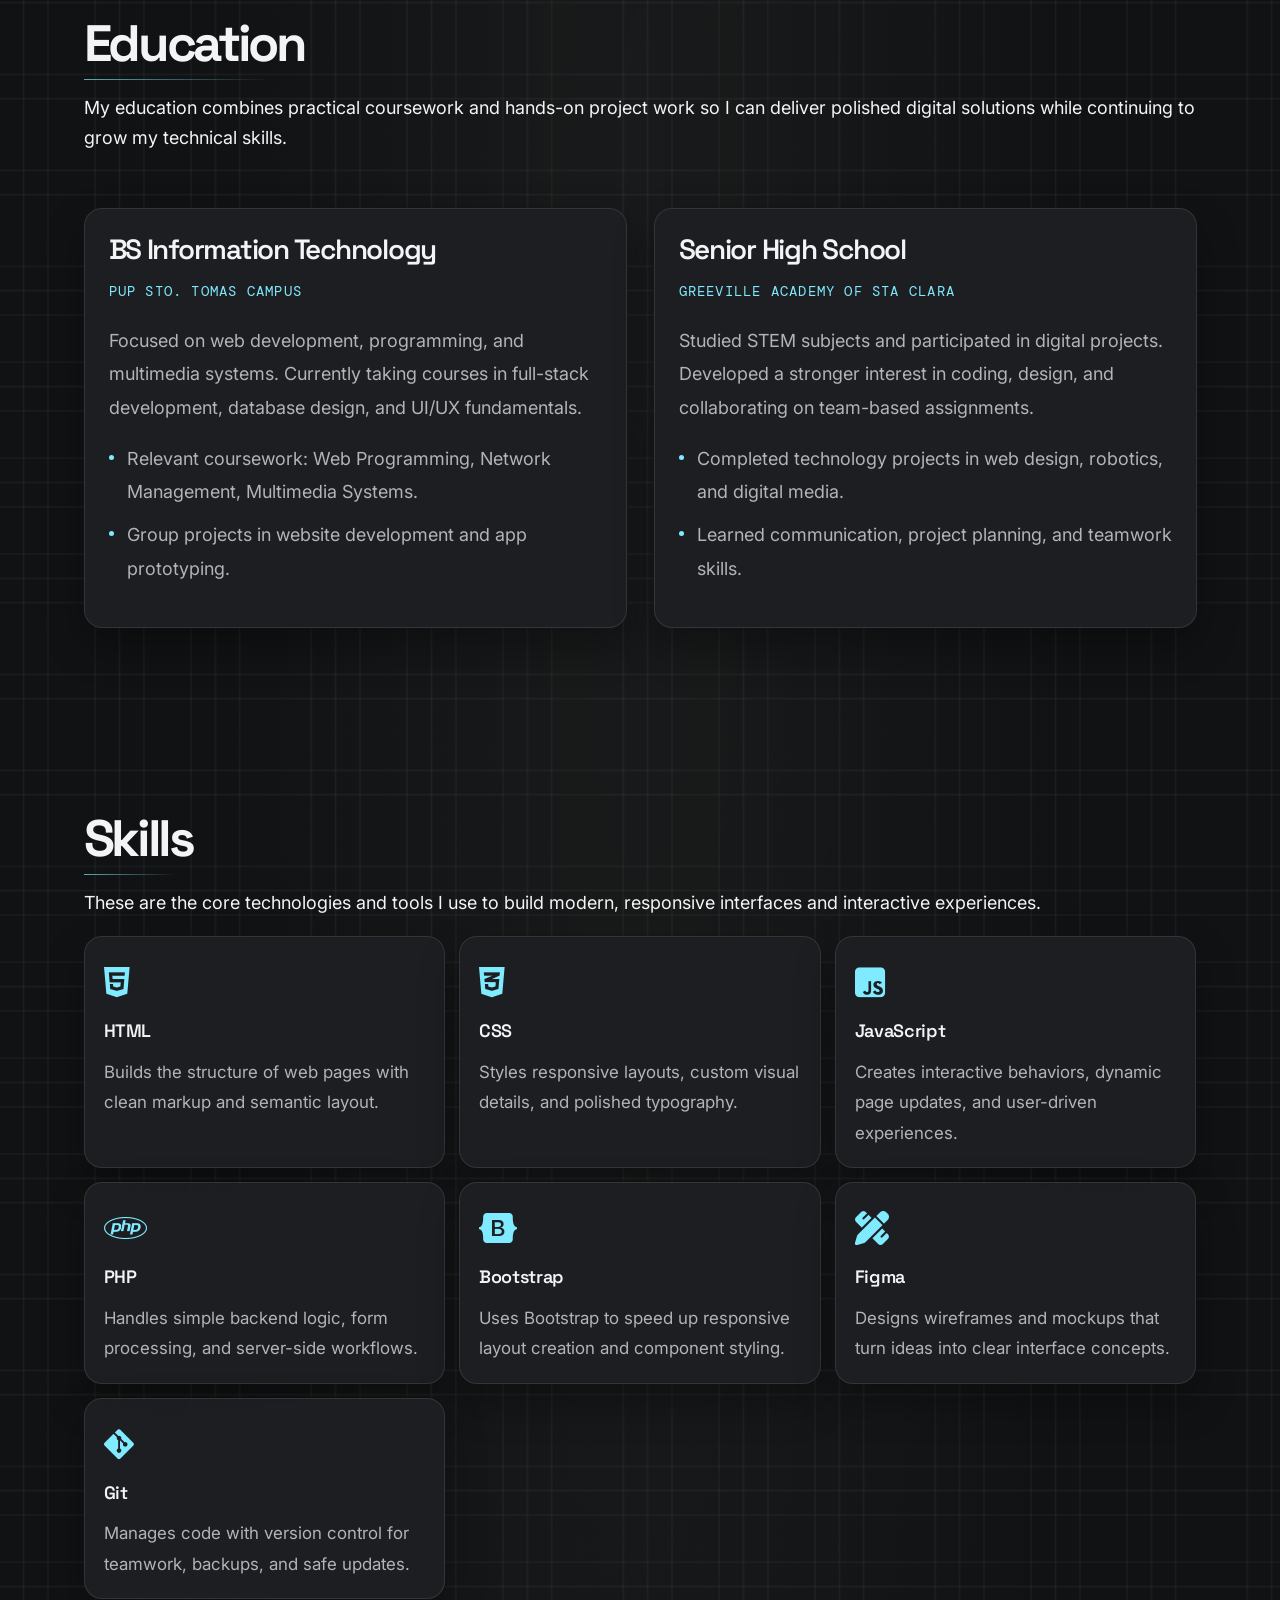
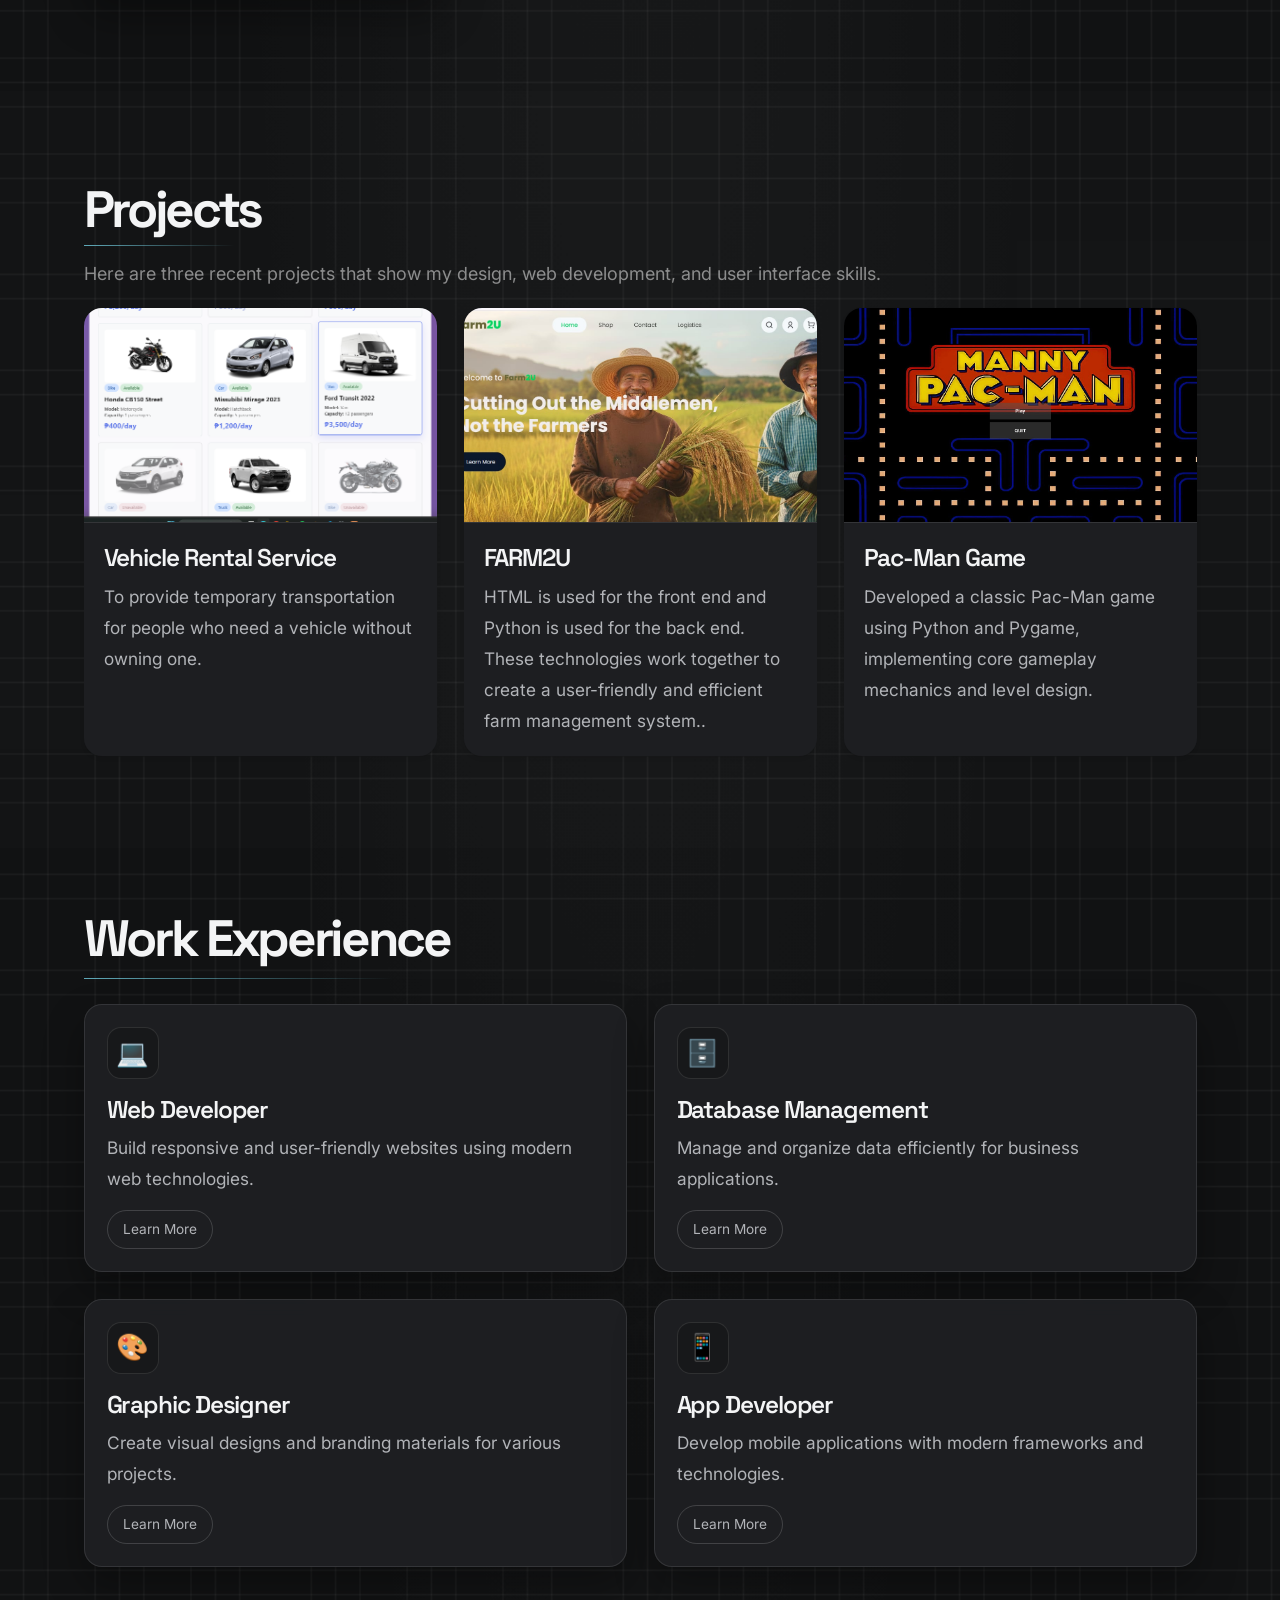
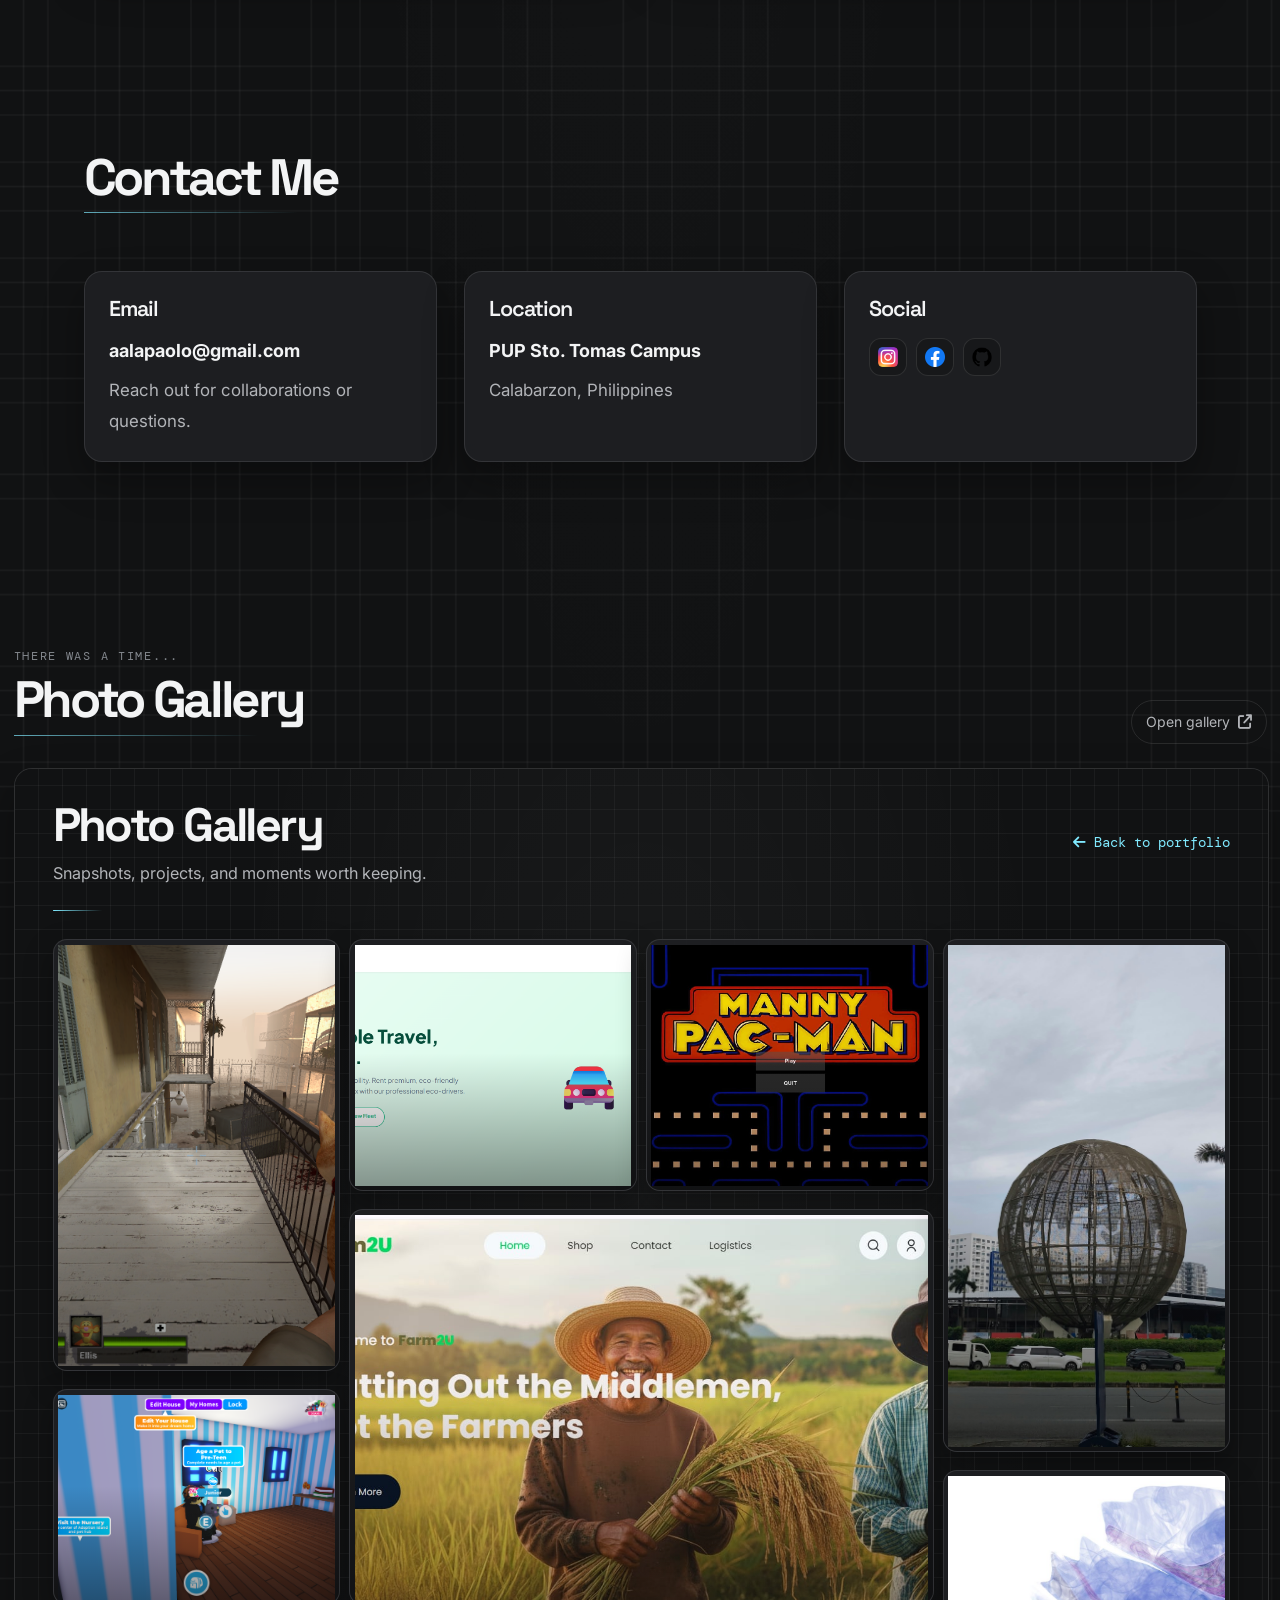
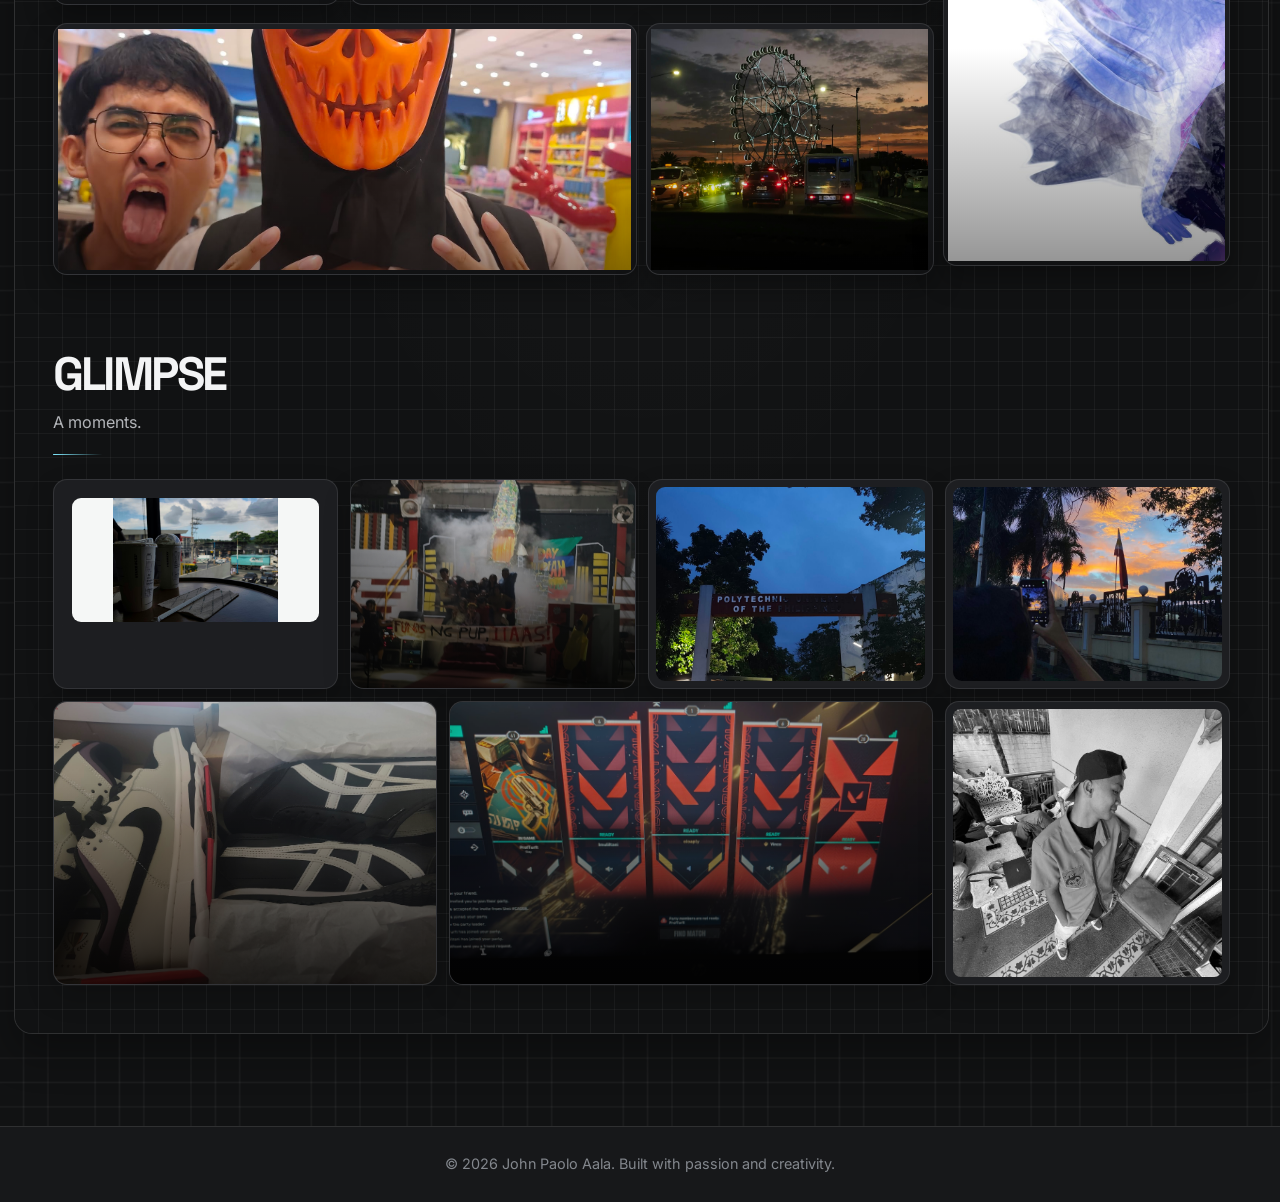
==== commit 8420fd2a: "added files" ====
--- a/index.html
+++ b/index.html
@@ -49,6 +49,10 @@
                     </li>
 
                     <li class="nav-item">
+                        <a class="nav-link" href="act2.html">Environment Protection</a>
+                    </li>
+
+                    <li class="nav-item">
                         <a class="nav-link" href="#gallery">Gallery</a>
                     </li>
 
@@ -71,7 +75,7 @@
                     <div class="avatar-box mx-auto reveal reveal-delay-1">
                         <div class="avatar-name-bg" aria-hidden="true">John Paolo Aala</div>
                         <div class="portrait-card">
-                            <img src="creator.jpg" alt="John Paolo Aala">
+                            <img src="creator.png" alt="John Paolo Aala">
                         </div>
                     </div>
                 </div>
--- a/styles.css
+++ b/styles.css
@@ -830,11 +830,6 @@
     border-color: var(--line-strong);
 }
 
-.gallery-section {
-    border-top: 1px solid var(--line);
-    background: var(--section-tint);
-}
-
 .gallery-heading {
     display: flex;
     align-items: flex-end;
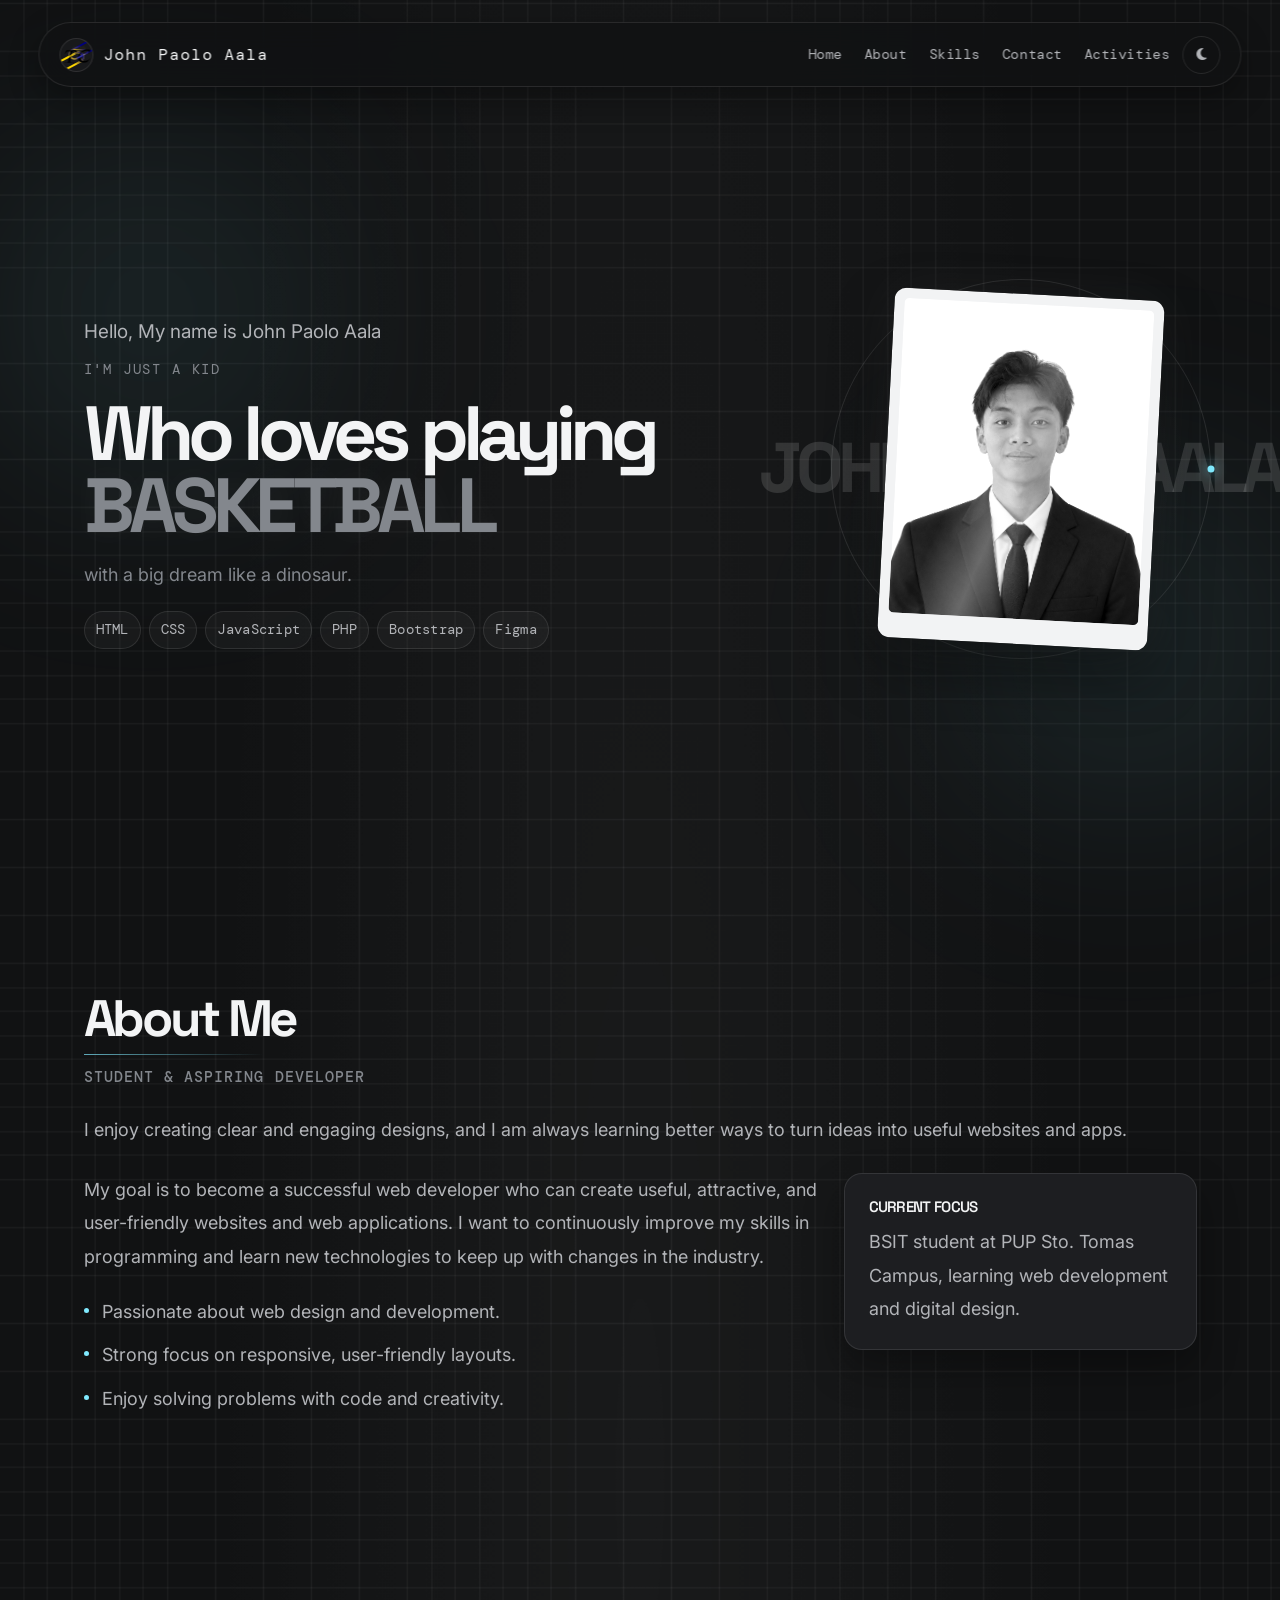
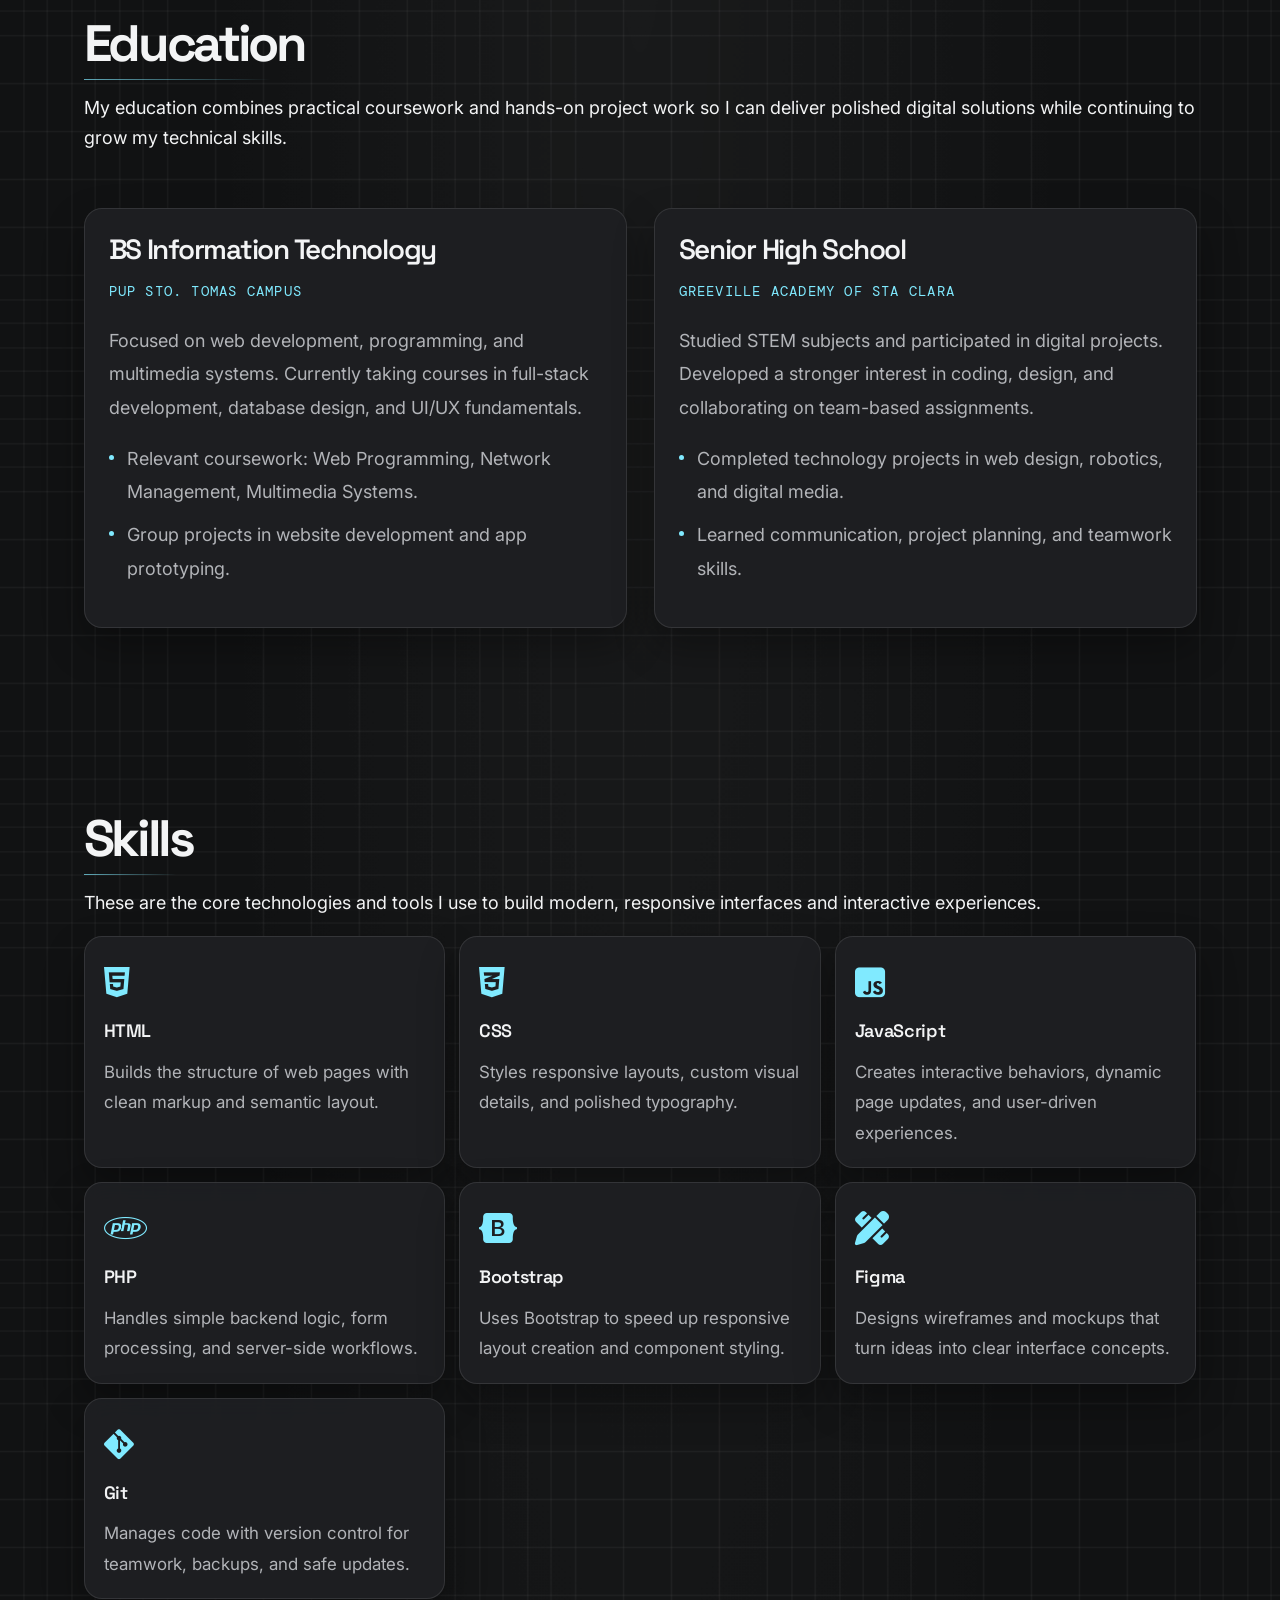
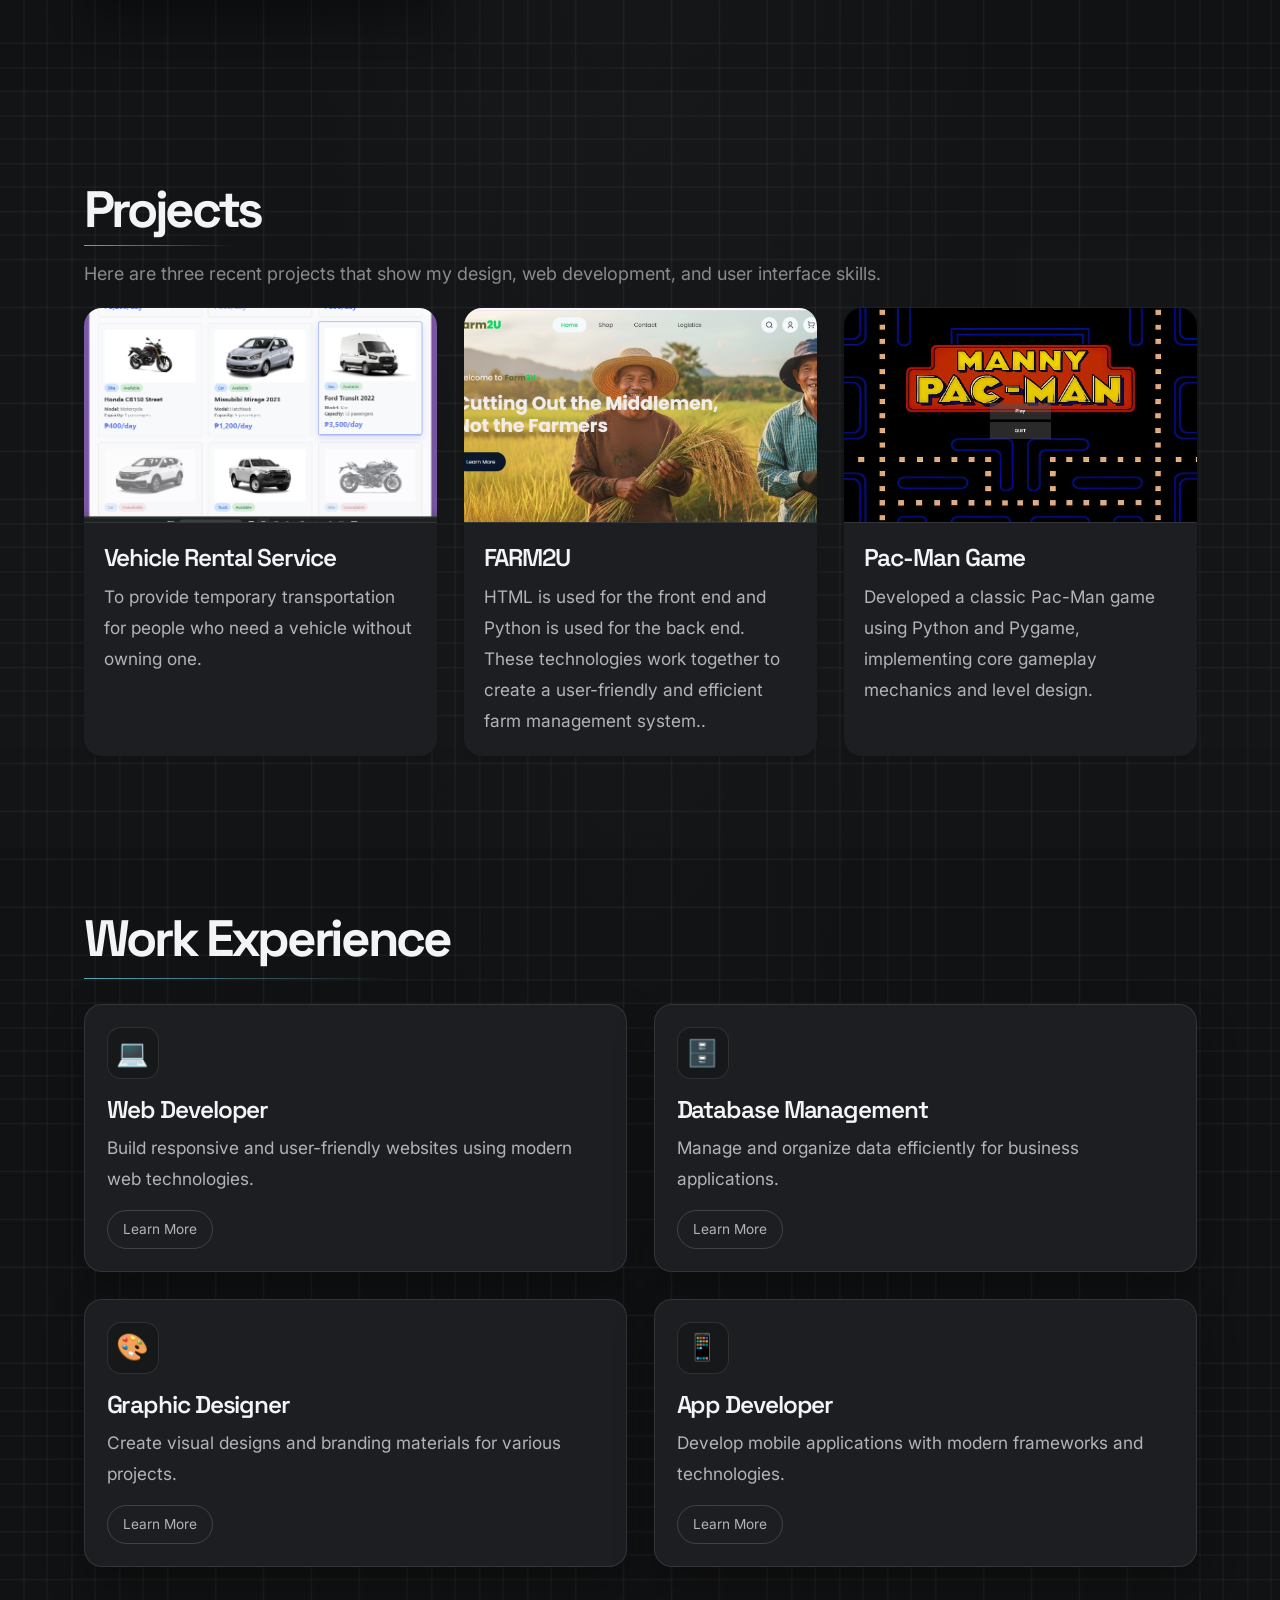
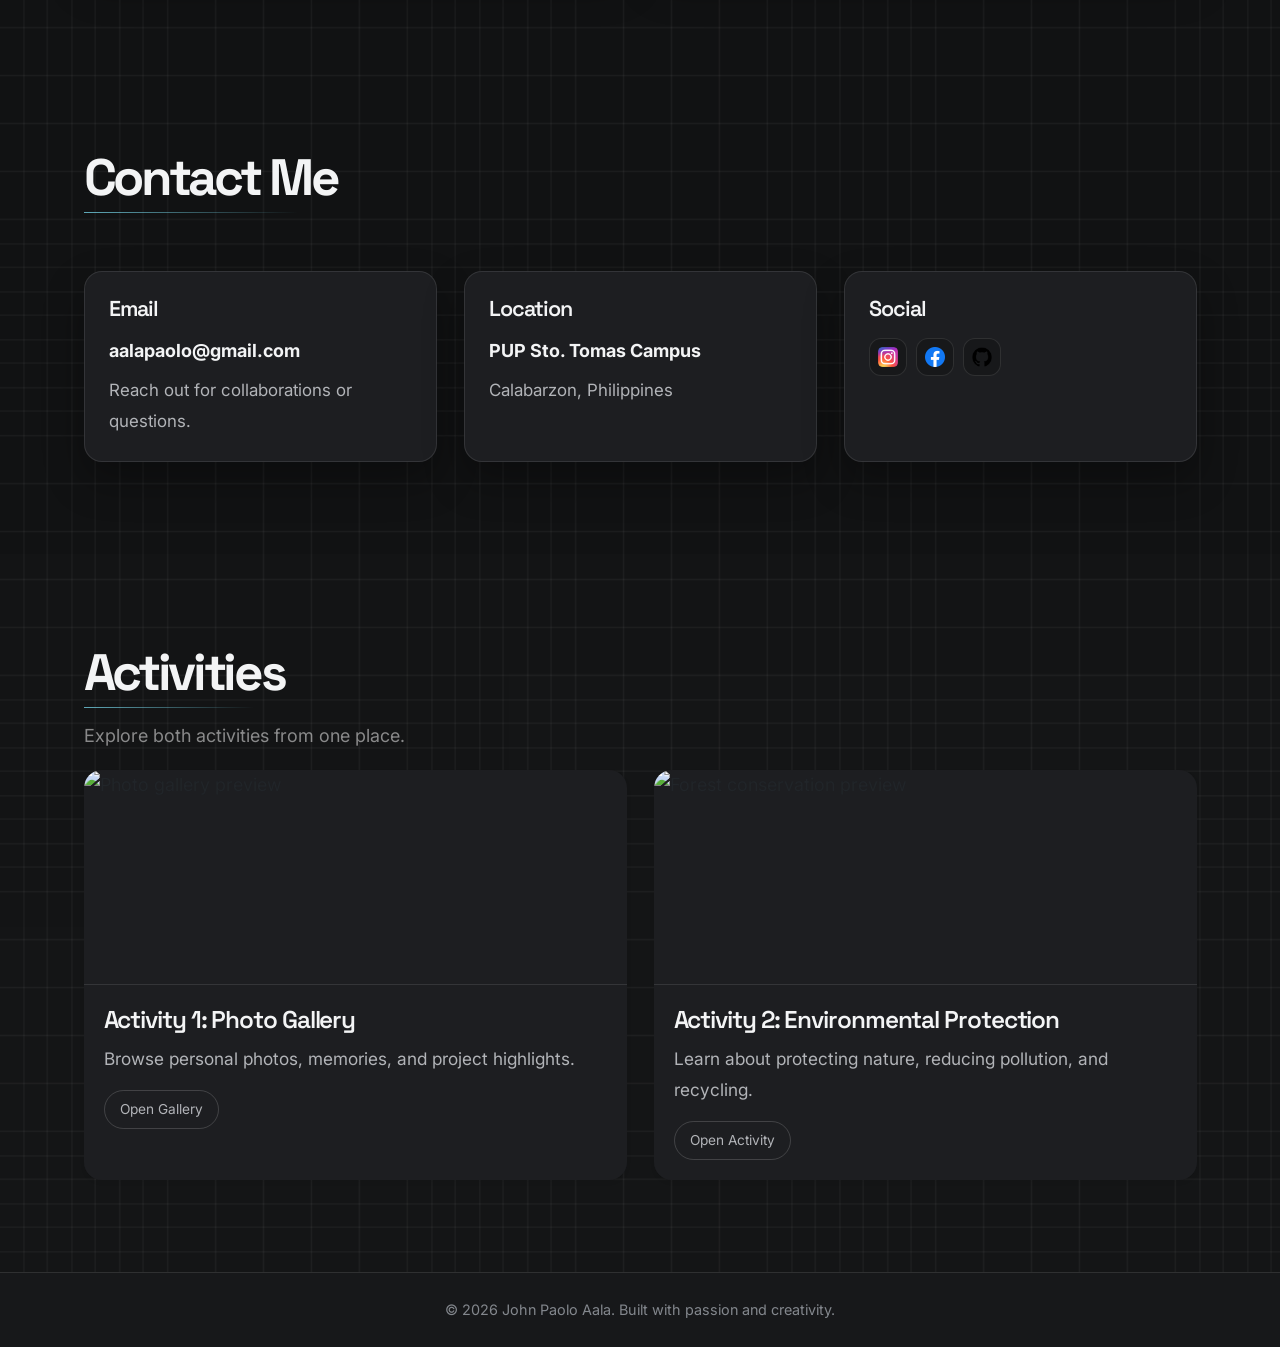
==== commit dfa7e3e3: "modified index.html" ====
--- a/index.html
+++ b/index.html
@@ -49,11 +49,7 @@
                     </li>
 
                     <li class="nav-item">
-                        <a class="nav-link" href="act2.html">Environment Protection</a>
-                    </li>
-
-                    <li class="nav-item">
-                        <a class="nav-link" href="#gallery">Gallery</a>
+                        <a class="nav-link" href="#activities">Activities</a>
                     </li>
 
                     <li class="nav-item">
@@ -365,18 +361,37 @@
         </div>
     </section>
 
-    <section id="gallery" class="gallery-section">
-        <div class="container-fluid">
-            <div class="gallery-heading">
-                <div>
-                    <p class="gallery-kicker">There was a time...</p>
-                    <h2 class="section-title">Photo Gallery</h2>
-                </div>
-                <a class="gallery-open-link" href="act1.html" target="_blank" rel="noopener">
-                    Open gallery <i class="fas fa-arrow-up-right-from-square" aria-hidden="true"></i>
-                </a>
-            </div>
-            <iframe id="galleryFrame" class="gallery-frame" src="act1.html" title="Photo gallery" scrolling="no"></iframe>
+    <section id="activities" class="projects-section">
+        <div class="container">
+            <h2 class="section-title">Activities</h2>
+            <p class="mb-3 text-white-50">Explore both activities from one place.</p>
+            <div class="row g-4">
+                <div class="col-md-6">
+                    <a class="activity-link d-block h-100 text-decoration-none text-reset" href="act1/index.html">
+                        <article class="card project-card h-100 shadow-sm border-0">
+                            <img src="act1/assets/img.jpg" class="card-img-top" alt="Photo gallery preview">
+                            <div class="card-body">
+                                <h3 class="card-title">Activity 1: Photo Gallery</h3>
+                                <p class="card-text">Browse personal photos, memories, and project highlights.</p>
+                                <span class="btn btn-custom">Open Gallery</span>
+                            </div>
+                        </article>
+                    </a>
+                </div>
+                <div class="col-md-6">
+                    <a class="activity-link d-block h-100 text-decoration-none text-reset" href="act2/index.html">
+                        <article class="card project-card h-100 shadow-sm border-0">
+                            <img src="act2/assets/forest.jpg" class="card-img-top" alt="Forest conservation preview">
+                            <div class="card-body">
+                                <h3 class="card-title">Activity 2: Environmental Protection</h3>
+                                <p class="card-text">Learn about protecting nature, reducing pollution, and recycling.
+                                </p>
+                                <span class="btn btn-custom">Open Activity</span>
+                            </div>
+                        </article>
+                    </a>
+                </div>
+            </div>
         </div>
     </section>
 
@@ -393,14 +408,12 @@
         const savedTheme = localStorage.getItem('theme') || 'dark';
         htmlElement.setAttribute('data-theme', savedTheme);
         updateThemeIcon(savedTheme);
-
         themeToggle.addEventListener('click', () => {
             const currentTheme = htmlElement.getAttribute('data-theme');
             const newTheme = currentTheme === 'dark' ? 'light' : 'dark';
             htmlElement.setAttribute('data-theme', newTheme);
             localStorage.setItem('theme', newTheme);
             updateThemeIcon(newTheme);
-            syncGalleryTheme();
         });
 
         function updateThemeIcon(theme) {
@@ -414,27 +427,6 @@
             }
         }
 
-        const galleryFrame = document.getElementById('galleryFrame');
-        function syncGalleryTheme() {
-            galleryFrame.contentWindow.postMessage({
-                type: 'gallery-theme',
-                theme: htmlElement.getAttribute('data-theme')
-            }, '*');
-        }
-
-        galleryFrame.addEventListener('load', syncGalleryTheme);
-        if (galleryFrame.contentDocument.readyState === 'complete') {
-            syncGalleryTheme();
-        }
-
-        window.addEventListener('message', (event) => {
-            if (event.source !== galleryFrame.contentWindow || !event.data || event.data.type !== 'gallery-height') {
-                return;
-            }
-
-            galleryFrame.style.height = `${event.data.height}px`;
-        });
-
     </script>
 
 </body>
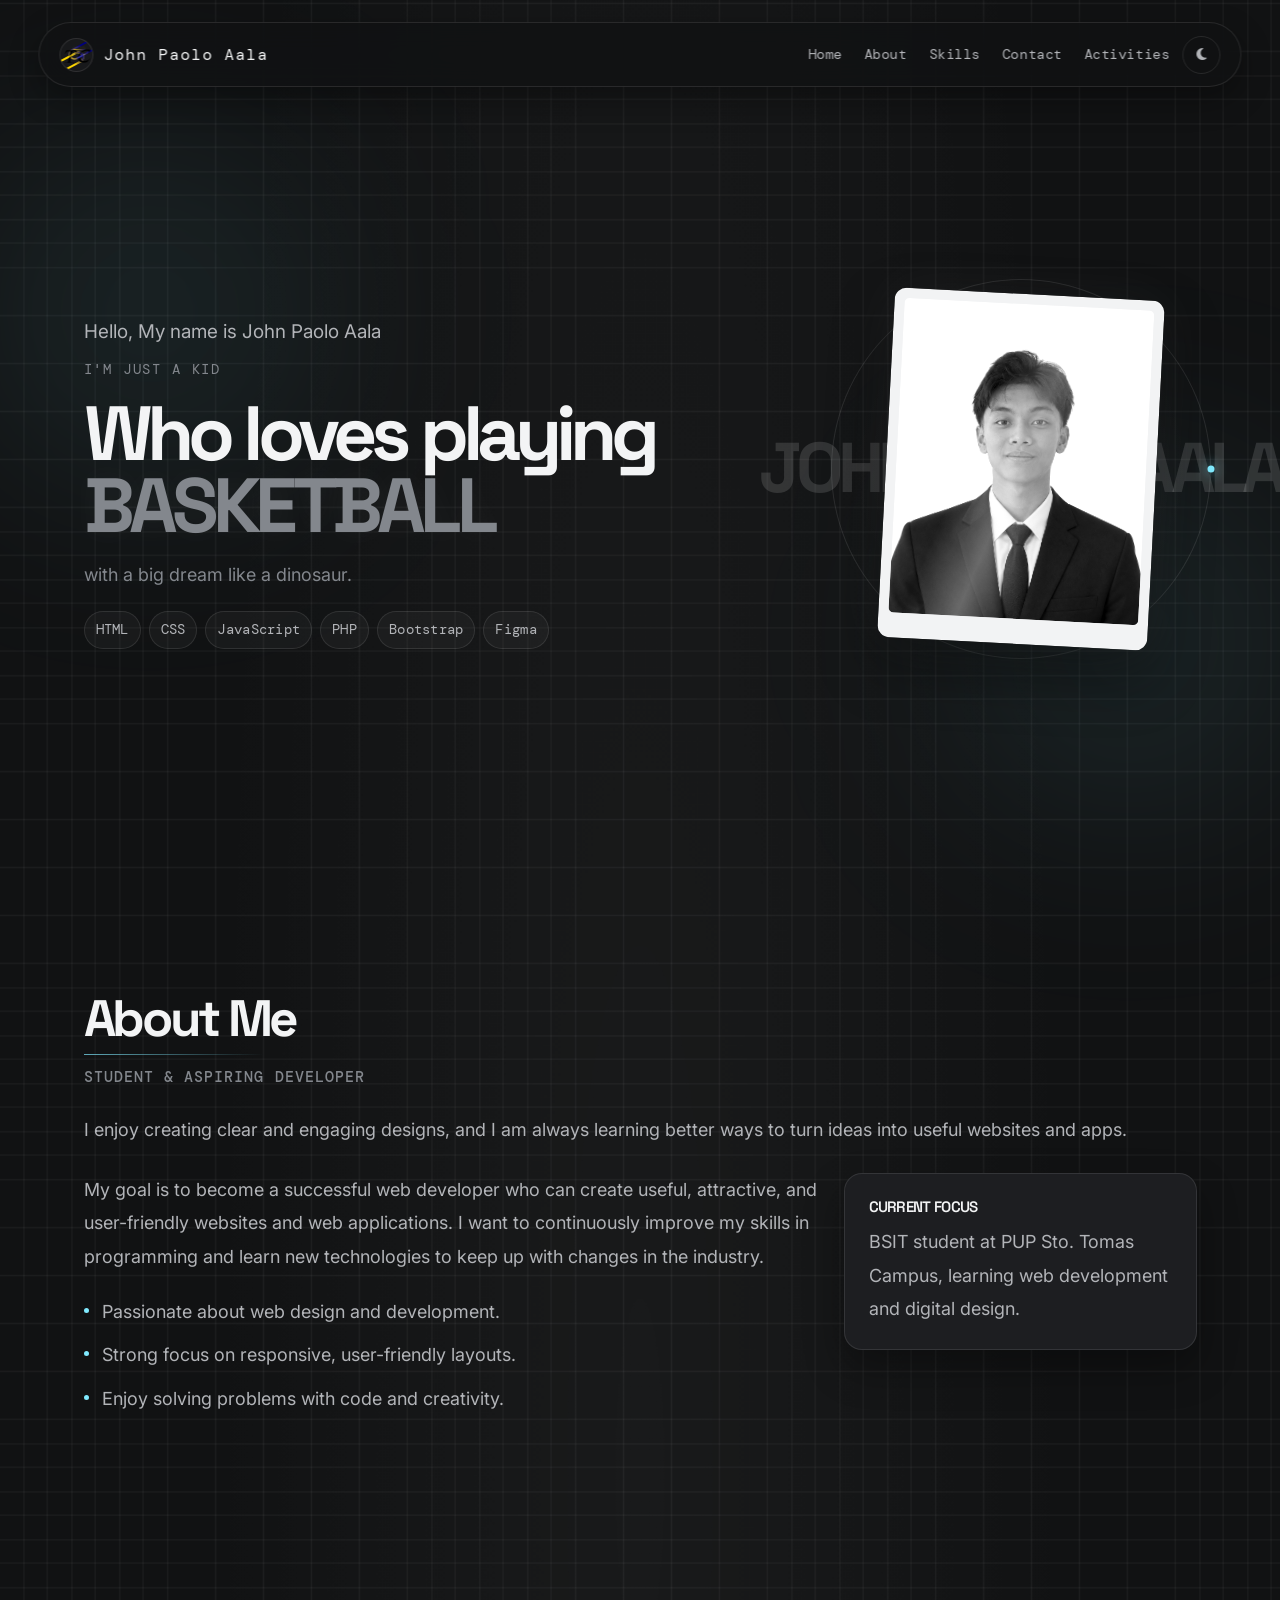
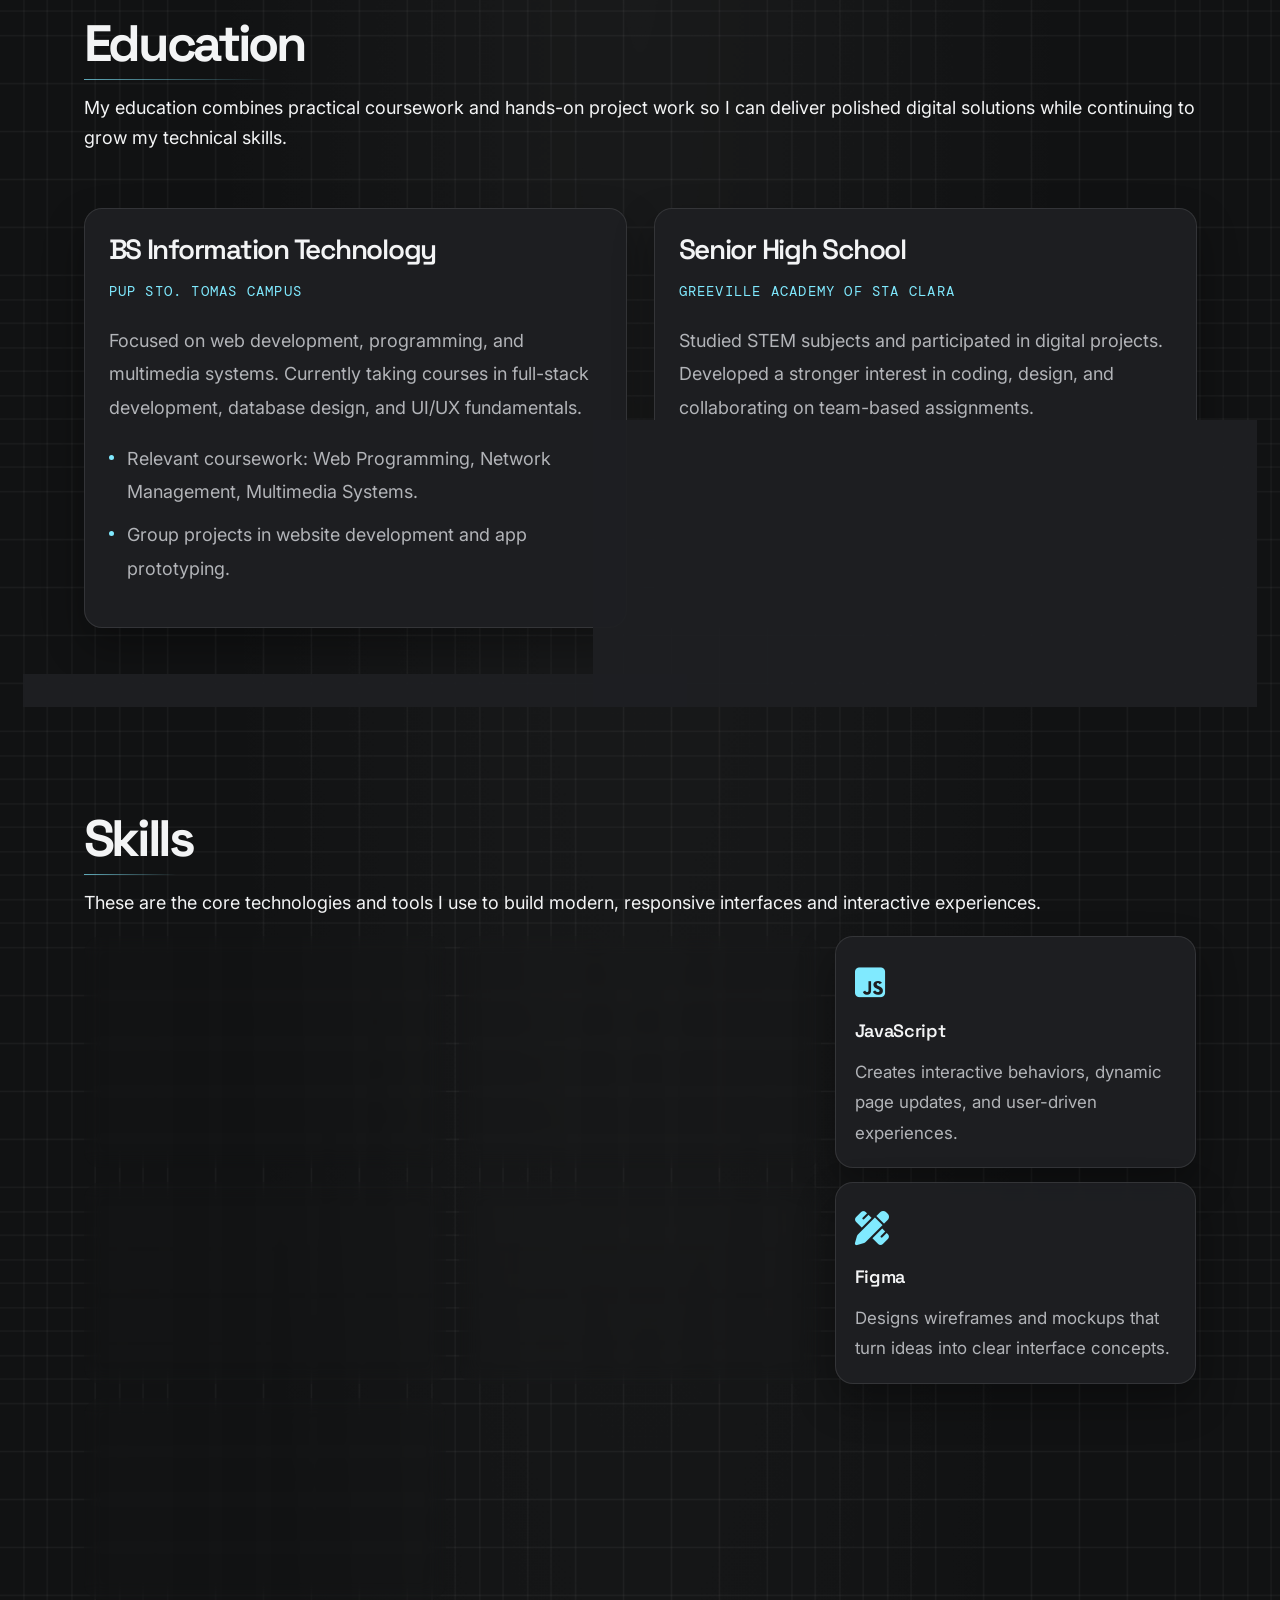
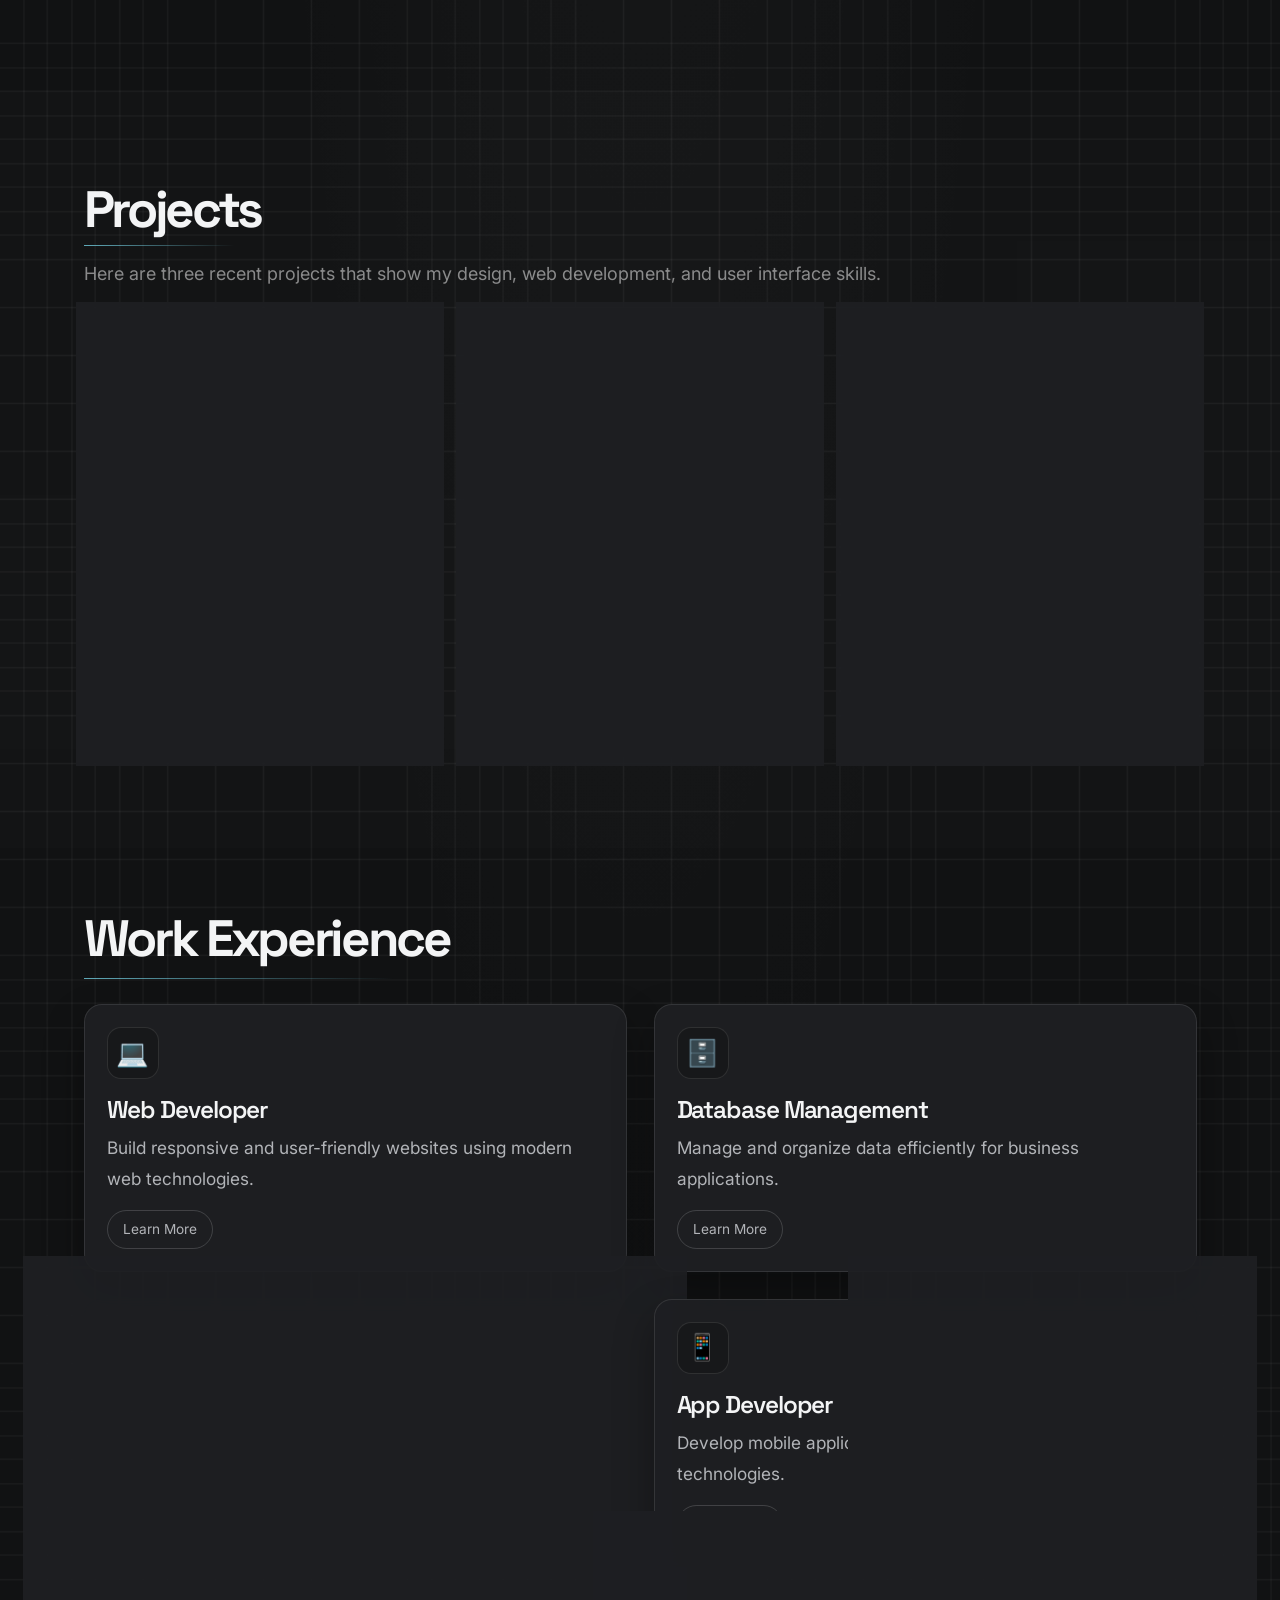
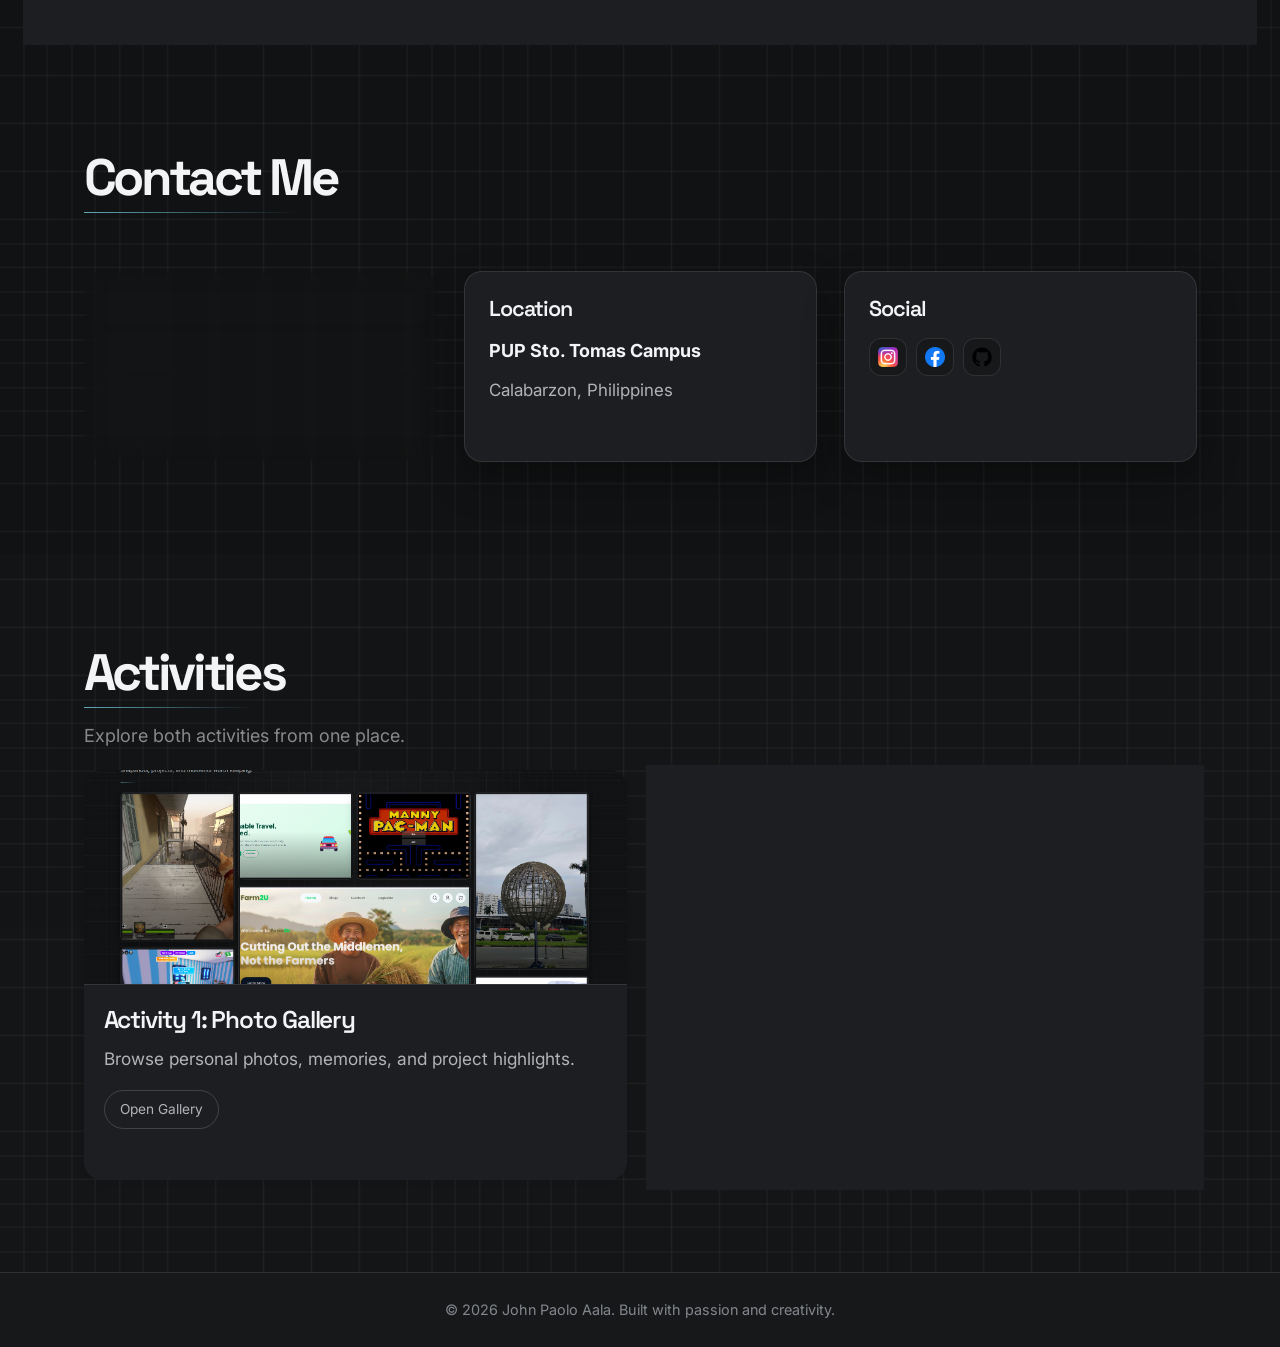
==== commit 3bfe8622: "changes" ====
--- a/index.html
+++ b/index.html
@@ -367,9 +367,9 @@
             <p class="mb-3 text-white-50">Explore both activities from one place.</p>
             <div class="row g-4">
                 <div class="col-md-6">
-                    <a class="activity-link d-block h-100 text-decoration-none text-reset" href="act1/index.html">
+                    <a class="activity-link d-block h-100 text-decoration-none text-reset" href="https://jpguev.github.io/webdevproj/act1/">
                         <article class="card project-card h-100 shadow-sm border-0">
-                            <img src="act1/assets/img.jpg" class="card-img-top" alt="Photo gallery preview">
+                            <img src="pixx/Screenshot 2026-10-22 192508.png" class="card-img-top" alt="Photo gallery preview">
                             <div class="card-body">
                                 <h3 class="card-title">Activity 1: Photo Gallery</h3>
                                 <p class="card-text">Browse personal photos, memories, and project highlights.</p>
@@ -379,9 +379,9 @@
                     </a>
                 </div>
                 <div class="col-md-6">
-                    <a class="activity-link d-block h-100 text-decoration-none text-reset" href="act2/index.html">
+                    <a class="activity-link d-block h-100 text-decoration-none text-reset" href="https://jpguev.github.io/webdevproj/act2/">
                         <article class="card project-card h-100 shadow-sm border-0">
-                            <img src="act2/assets/forest.jpg" class="card-img-top" alt="Forest conservation preview">
+                            <img src="pixx/Screenshot 2026-10-22 193922.png" class="card-img-top" alt="Forest conservation preview">
                             <div class="card-body">
                                 <h3 class="card-title">Activity 2: Environmental Protection</h3>
                                 <p class="card-text">Learn about protecting nature, reducing pollution, and recycling.
